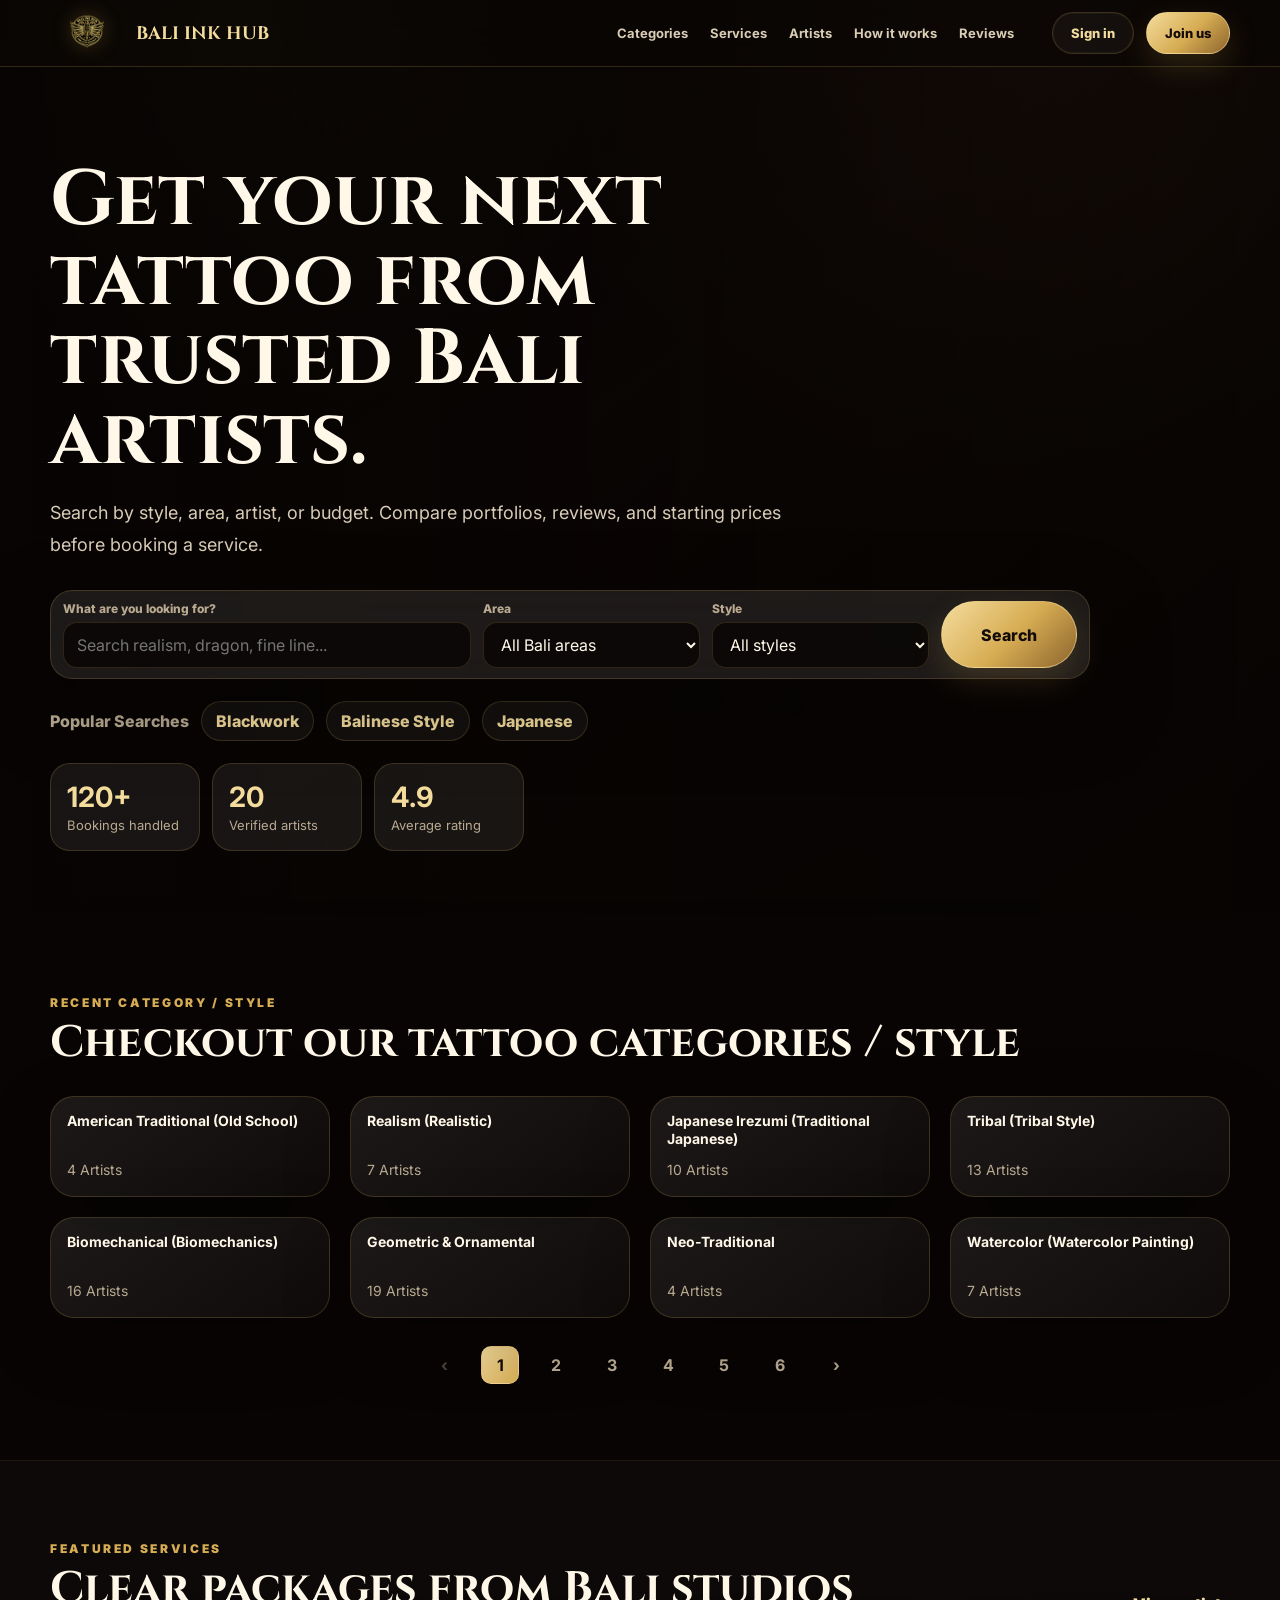
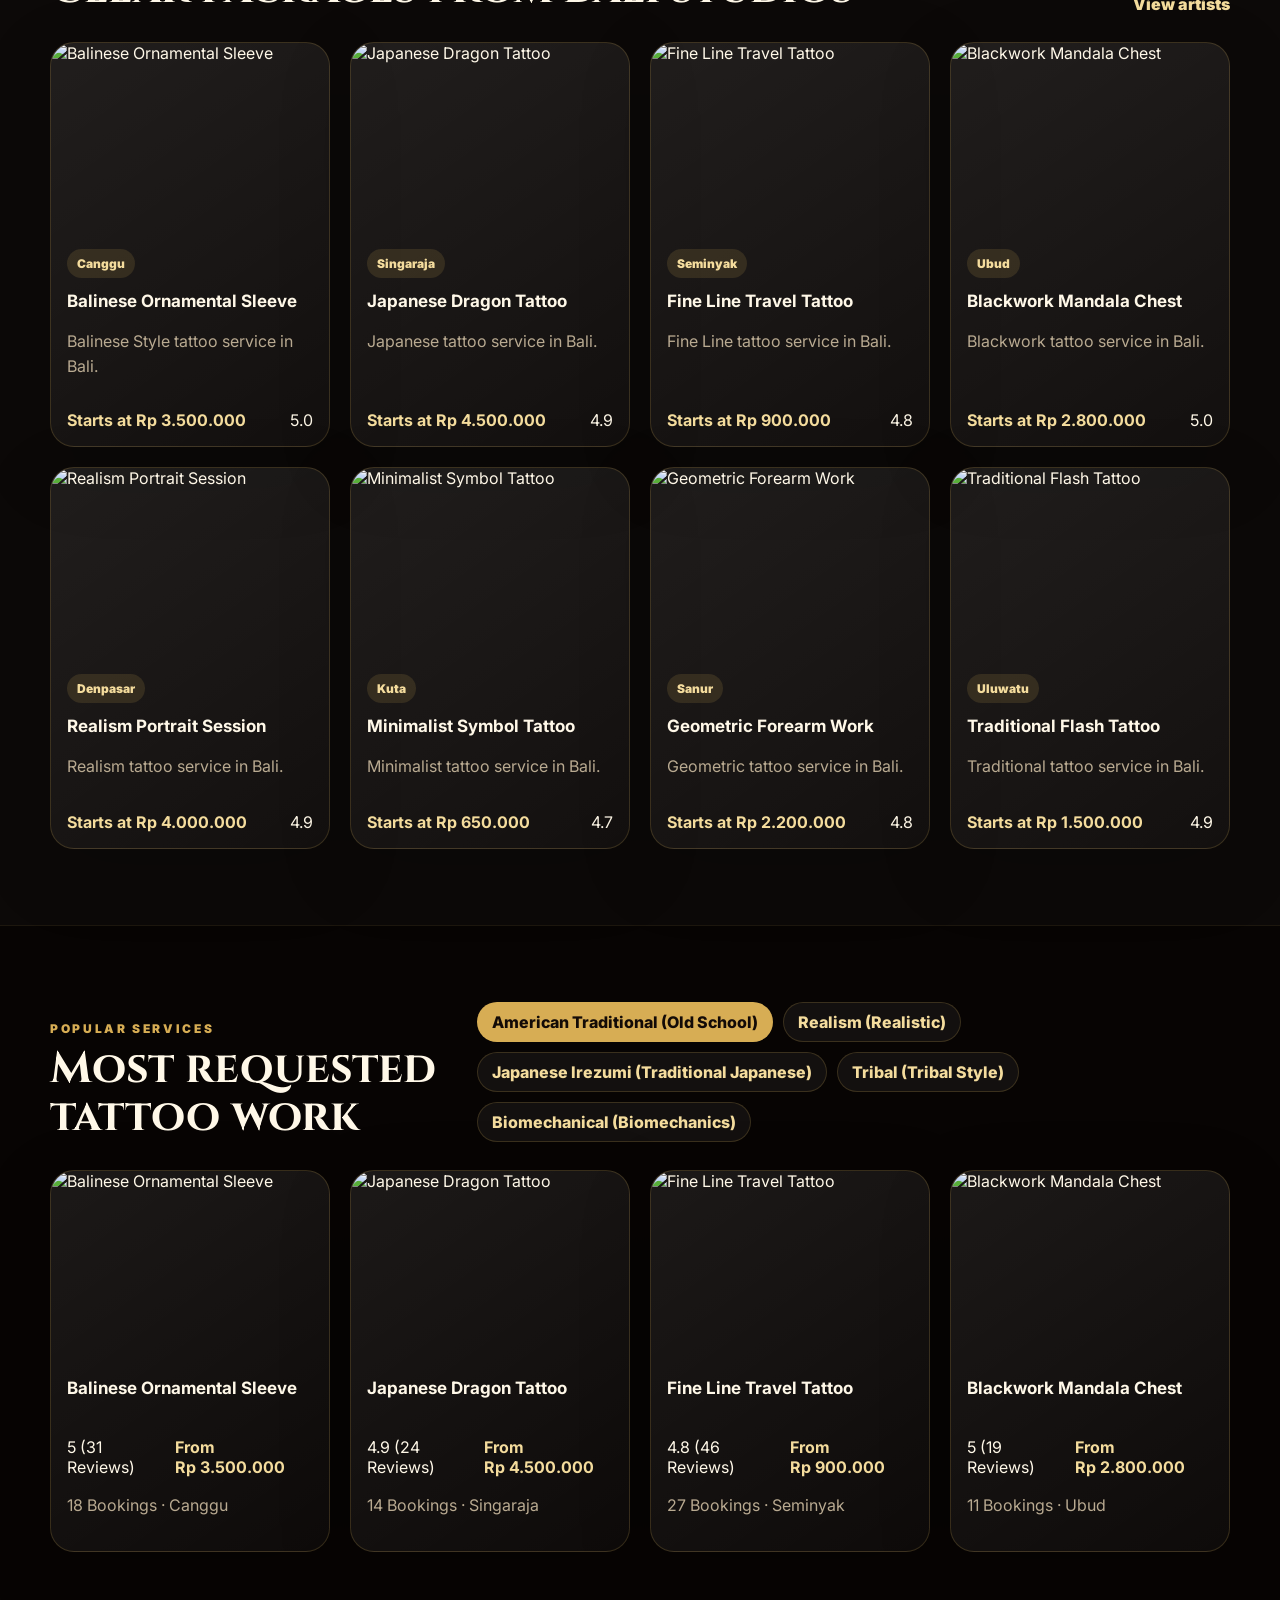
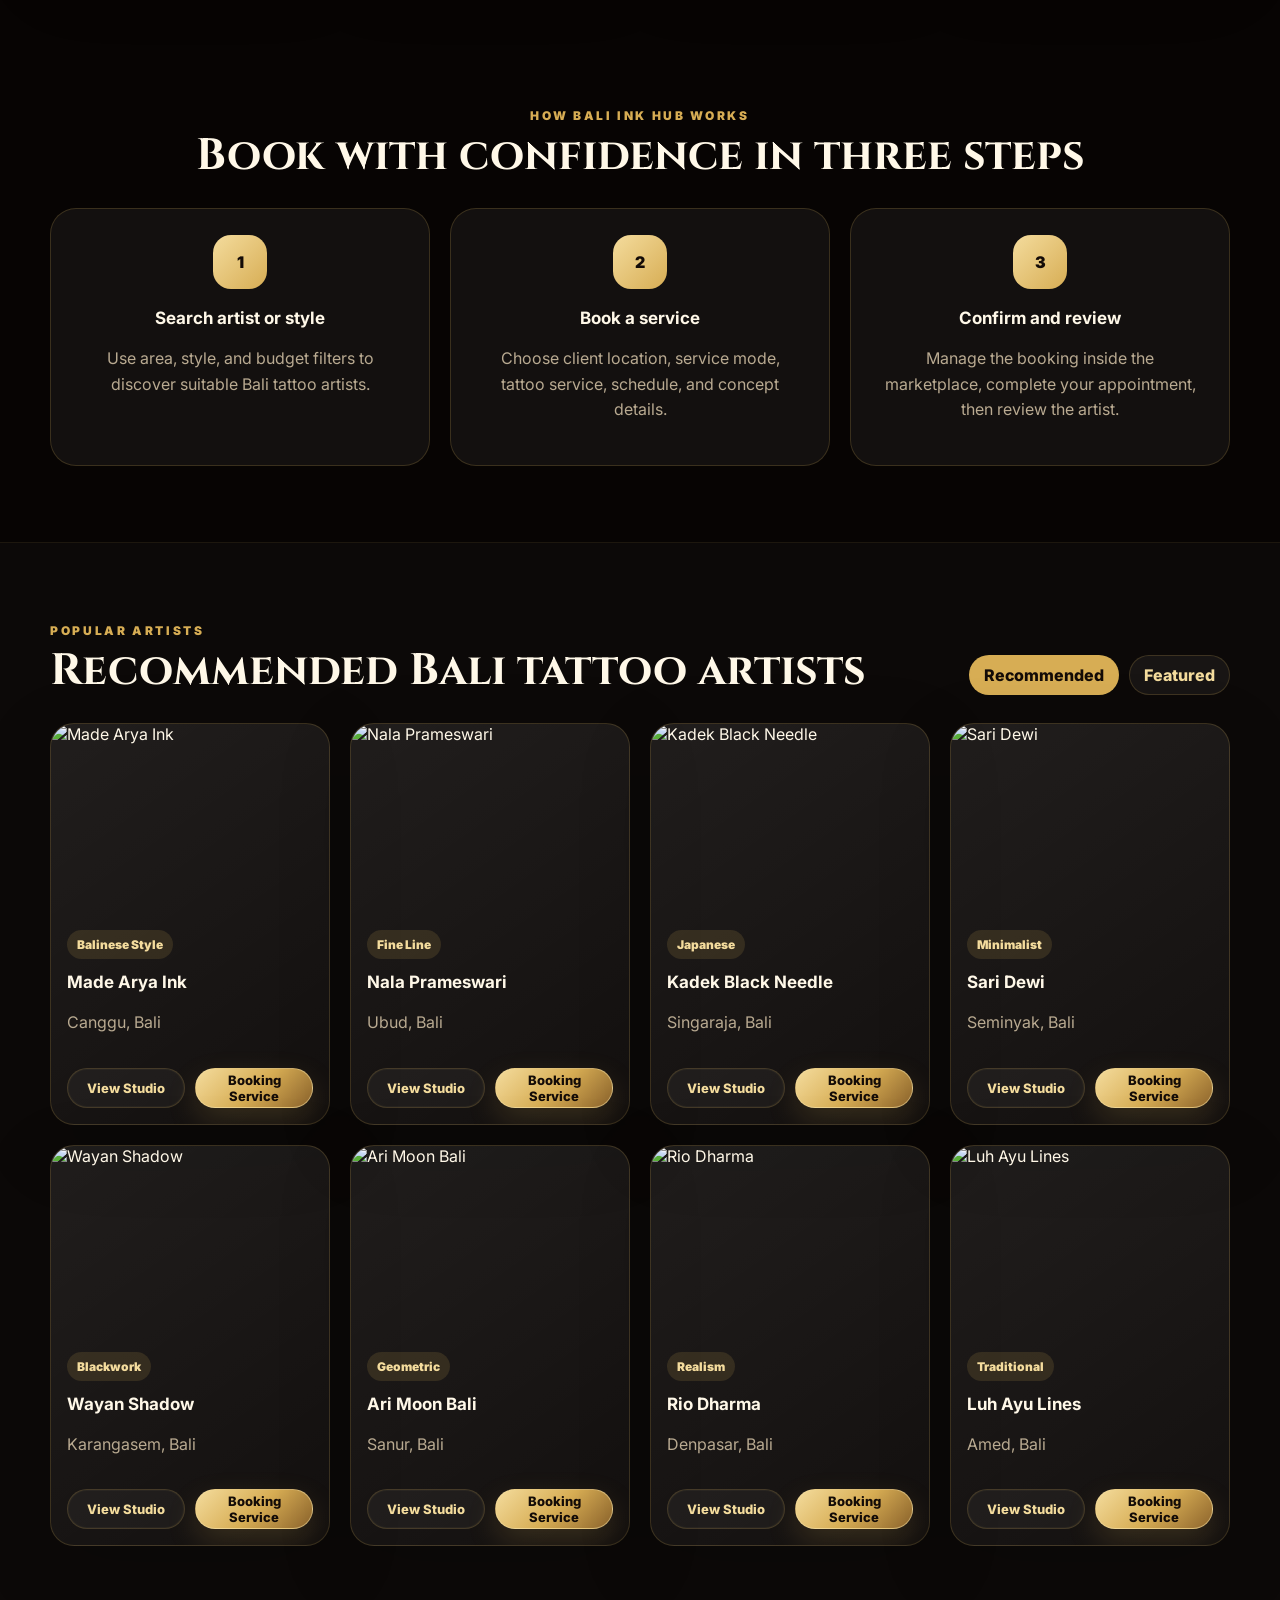
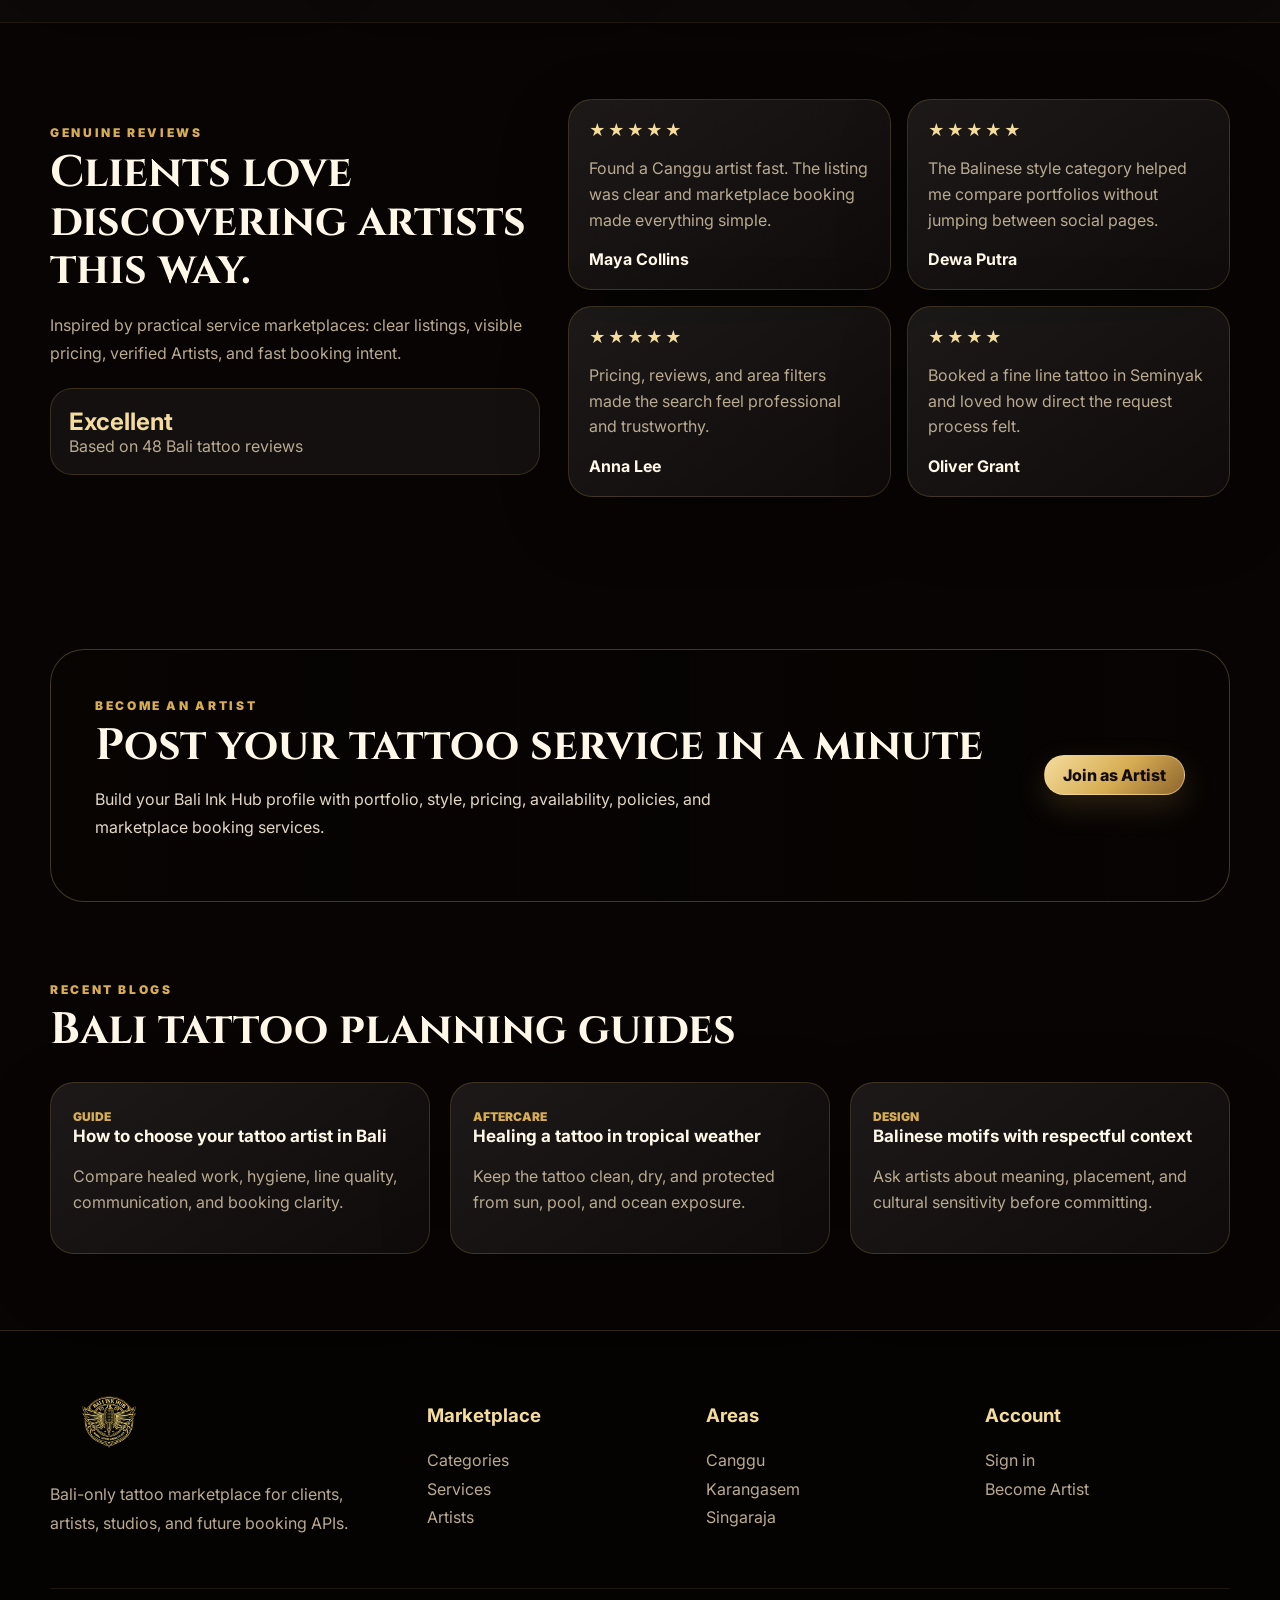
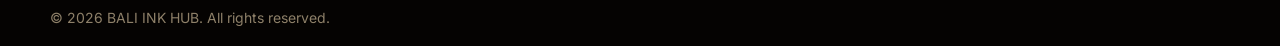
==== index.html @ 3b4ebdb0 "Simplify mobile account modal" ====
<!doctype html>
<html lang="en">
  <head>
    <meta charset="UTF-8" />
    <meta name="viewport" content="width=device-width, initial-scale=1.0" />
    <meta
      name="description"
      content="BALI INK HUB is a Bali tattoo marketplace to discover verified tattoo artists, compare styles, view services, and book services."
    />
    <meta name="keywords" content="Bali tattoo artist, Canggu tattoo, tattoo booking Bali, Bali Ink Hub, tattoo marketplace" />
    <meta name="theme-color" content="#070403" />
    <meta property="og:title" content="BALI INK HUB - Bali Tattoo Marketplace" />
    <meta property="og:description" content="Find verified tattoo artists across Bali, from Canggu to Singaraja." />
    <meta property="og:image" content="assets/images/logo.png" />
    <title>BALI INK HUB | Bali Tattoo Marketplace</title>
    <link rel="preconnect" href="https://images.unsplash.com" />
    <link rel="preconnect" href="https://fonts.googleapis.com" />
    <link rel="preconnect" href="https://fonts.gstatic.com" crossorigin />
    <link href="https://fonts.googleapis.com/css2?family=Cinzel:wght@600;700;800&family=Inter:wght@400;500;600;700;800&display=swap" rel="stylesheet" />
    <link rel="stylesheet" href="assets/css/styles.css" />
  </head>
  <body>
    <header class="site-header" id="top">
      <div class="container nav">
        <a class="brand" href="#top" aria-label="BALI INK HUB home">
          <img src="assets/images/logo.png" alt="BALI INK HUB logo" />
          <span>
            <strong>BALI INK HUB</strong>
          </span>
        </a>

        <button class="nav-toggle" type="button" data-nav-toggle aria-label="Open menu">
          <span></span><span></span><span></span>
        </button>

        <nav class="nav-menu" data-nav-menu>
          <a href="#categories">Categories</a>
          <a href="#services">Services</a>
          <a href="#artists">Artists</a>
          <a href="#how">How it works</a>
          <a href="#reviews">Reviews</a>
        </nav>

        <div class="nav-actions">
          <button class="ghost-btn" type="button" data-open-login>Sign in</button>
          <a class="gold-btn" href="#booking">Join us</a>
        </div>
      </div>
    </header>

    <main>
      <section class="hero">
        <div class="hero-bg" aria-hidden="true"></div>
        <div class="container hero-grid hero-grid--wide">
          <div class="hero-copy">
            <h1>Get your next tattoo from trusted Bali artists.</h1>
            <p>Search by style, area, artist, or budget. Compare portfolios, reviews, and starting prices before booking a service.</p>

            <form class="search-panel" data-search-form>
              <label>
                <span>What are you looking for?</span>
                <input type="search" name="query" placeholder="Search realism, dragon, fine line..." />
              </label>
              <label>
                <span>Area</span>
                <select name="area">
                  <option value="">All Bali areas</option>
                </select>
              </label>
              <label>
                <span>Style</span>
                <select name="style">
                  <option value="">All styles</option>
                </select>
              </label>
              <button type="submit">Search</button>
            </form>

            <div class="popular-searches">
              <span>Popular Searches</span>
              <button type="button" data-quick-search="Blackwork">Blackwork</button>
              <button type="button" data-quick-search="Balinese Style">Balinese Style</button>
              <button type="button" data-quick-search="Japanese">Japanese</button>
            </div>

            <div class="hero-stats">
              <article><strong>120+</strong><span>Bookings handled</span></article>
              <article><strong>20</strong><span>Verified artists</span></article>
              <article><strong>4.9</strong><span>Average rating</span></article>
            </div>
          </div>

        </div>
      </section>

      <section class="section" id="categories">
        <div class="container section-head">
          <div>
            <span class="eyebrow">Recent category / style</span>
            <h2>Checkout our tattoo categories / style</h2>
          </div>
        </div>
        <div class="container category-grid" data-category-grid></div>
        <div class="container category-pagination" data-category-pagination></div>
      </section>

      <section class="section alt" id="services">
        <div class="container section-head">
          <div>
            <span class="eyebrow">Featured services</span>
            <h2>Clear packages from Bali studios</h2>
          </div>
          <a href="#artists">View artists</a>
        </div>
        <div class="container service-grid" data-service-grid></div>
      </section>

      <section class="section" id="popular">
        <div class="container split-head">
          <div>
            <span class="eyebrow">Popular services</span>
            <h2>Most requested tattoo work</h2>
          </div>
          <div class="tabs" data-style-tabs></div>
        </div>
        <div class="container compact-service-grid" data-popular-grid></div>
      </section>

      <section class="section how" id="how">
        <div class="container section-head centered">
          <div>
            <span class="eyebrow">How Bali Ink Hub works</span>
            <h2>Book with confidence in three steps</h2>
          </div>
        </div>
        <div class="container steps-grid">
          <article><span>1</span><h3>Search artist or style</h3><p>Use area, style, and budget filters to discover suitable Bali tattoo artists.</p></article>
          <article><span>2</span><h3>Book a service</h3><p>Choose client location, service mode, tattoo service, schedule, and concept details.</p></article>
          <article><span>3</span><h3>Confirm and review</h3><p>Manage the booking inside the marketplace, complete your appointment, then review the artist.</p></article>
        </div>
      </section>

      <section class="section alt" id="artists">
        <div class="container section-head">
          <div>
            <span class="eyebrow">Popular Artists</span>
            <h2>Recommended Bali tattoo artists</h2>
          </div>
          <div class="artist-switch">
            <button class="active" type="button" data-artist-filter="recommended">Recommended</button>
            <button type="button" data-artist-filter="featured">Featured</button>
          </div>
        </div>
        <div class="container artist-grid" data-artist-grid></div>
      </section>

      <section class="section reviews" id="reviews">
        <div class="container review-layout">
          <div>
            <span class="eyebrow">Genuine reviews</span>
            <h2>Clients love discovering artists this way.</h2>
            <p>Inspired by practical service marketplaces: clear listings, visible pricing, verified Artists, and fast booking intent.</p>
            <div class="trust-score"><strong>Excellent</strong><span>Based on 48 Bali tattoo reviews</span></div>
          </div>
          <div class="review-grid" data-review-grid></div>
        </div>
      </section>

      <section class="booking-cta" id="booking">
        <div class="container cta-card">
          <div>
            <span class="eyebrow">Become an Artist</span>
            <h2>Post your tattoo service in a minute</h2>
            <p>Build your Bali Ink Hub profile with portfolio, style, pricing, availability, policies, and marketplace booking services.</p>
          </div>
          <button class="gold-btn" type="button" data-open-booking>Join as Artist</button>
        </div>
      </section>

      <section class="section blog-strip">
        <div class="container section-head">
          <div>
            <span class="eyebrow">Recent blogs</span>
            <h2>Bali tattoo planning guides</h2>
          </div>
        </div>
        <div class="container blog-grid">
          <article><span>Guide</span><h3>How to choose your tattoo artist in Bali</h3><p>Compare healed work, hygiene, line quality, communication, and booking clarity.</p></article>
          <article><span>Aftercare</span><h3>Healing a tattoo in tropical weather</h3><p>Keep the tattoo clean, dry, and protected from sun, pool, and ocean exposure.</p></article>
          <article><span>Design</span><h3>Balinese motifs with respectful context</h3><p>Ask artists about meaning, placement, and cultural sensitivity before committing.</p></article>
        </div>
      </section>
    </main>

    <footer class="footer">
      <div class="container footer-grid">
        <div>
          <img src="assets/images/logo.png" alt="BALI INK HUB" />
          <p>Bali-only tattoo marketplace for clients, artists, studios, and future booking APIs.</p>
        </div>
        <div><h3>Marketplace</h3><a href="#categories">Categories</a><a href="#services">Services</a><a href="#artists">Artists</a></div>
        <div><h3>Areas</h3><a href="#artists">Canggu</a><a href="#artists">Karangasem</a><a href="#artists">Singaraja</a></div>
        <div><h3>Account</h3><button type="button" data-open-login>Sign in</button><button type="button" data-open-booking>Become Artist</button></div>
      </div>
      <div class="container copyright">&copy; 2026 BALI INK HUB. All rights reserved.</div>
    </footer>

    <nav class="mobile-app-nav" aria-label="Mobile app navigation">
      <a href="#top" class="active"><span>⌂</span>Home</a>
      <a href="#categories"><span>▤</span>Category</a>
      <button class="nav-book" type="button" data-open-me><span>♙</span>Me</button>
      <a href="#services"><span>✦</span>Service</a>
      <a href="#artists"><span>◎</span>Artist</a>
    </nav>

    <dialog class="modal booking-modal" data-modal="booking">
      <form method="dialog" class="modal-card booking-card booking-wizard" data-booking-form>
        <button class="modal-close" value="close" aria-label="Close">&times;</button>
        <aside class="booking-sidebar">
          <h3>Service Details</h3>
          <div class="booking-service-mini" data-booking-mini></div>
          <h3>Bookings</h3>
          <ol data-booking-steps></ol>
        </aside>
        <section class="booking-workspace">
          <div>
            <span class="eyebrow">Booking service</span>
            <h2 data-booking-title>Location</h2>
          </div>
          <div data-booking-body></div>
          <footer class="booking-actions">
            <button class="ghost-btn" type="button" data-booking-prev>Previous</button>
            <button class="gold-btn" type="button" data-booking-next>Next</button>
            <button class="gold-btn hidden" value="submit" data-booking-submit>Confirm Booking</button>
          </footer>
        </section>
      </form>
    </dialog>

    <dialog class="modal" data-modal="login">
      <form method="dialog" class="modal-card">
        <button class="modal-close" value="close" aria-label="Close">&times;</button>
        <span class="eyebrow">Account</span>
        <h2>Sign in to Bali Ink Hub</h2>
        <input type="email" placeholder="Email address" />
        <input type="password" placeholder="Password" />
        <button class="gold-btn" value="submit">Sign in</button>
      </form>
    </dialog>

    <dialog class="modal" data-modal="me">
      <form method="dialog" class="modal-card me-card" data-me-form>
        <button class="modal-close" value="close" aria-label="Close">&times;</button>
        <span class="eyebrow">Account access</span>
        <h2>Sign in or sign up</h2>
        <div class="auth-switch">
          <button class="active" type="button" data-auth-mode="signin">Sign in</button>
          <button type="button" data-auth-mode="signup">Sign up</button>
        </div>
        <input name="email" type="email" required placeholder="Email address" />
        <input name="password" type="password" required placeholder="Password" />
        <button class="gold-btn" value="submit">Continue</button>
        <div class="dashboard-preview hidden" data-dashboard-preview></div>
      </form>
    </dialog>

    <div class="toast" data-toast></div>
    <script type="module" src="assets/js/main.js"></script>
  </body>
</html>
---- assets/css/styles.css ----
:root {
  --black: #070403;
  --ink: #0e0906;
  --brown: #21140c;
  --brown-2: #362114;
  --gold: #d7ad54;
  --gold-2: #f4dc9d;
  --muted: #b9aa91;
  --line: rgba(215, 173, 84, 0.2);
  --white: #fff8e8;
}

* {
  box-sizing: border-box;
}

html {
  scroll-behavior: smooth;
}

body {
  margin: 0;
  background: var(--black);
  color: var(--white);
  font-family: Inter, system-ui, sans-serif;
}

body::before {
  content: "";
  position: fixed;
  inset: 0;
  z-index: -2;
  background:
    radial-gradient(circle at 18% 4%, rgba(215, 173, 84, 0.16), transparent 25rem),
    radial-gradient(circle at 78% 2%, rgba(54, 33, 20, 0.72), transparent 30rem),
    linear-gradient(145deg, #070403 0%, #120b07 46%, #070403 100%);
}

a {
  color: inherit;
  text-decoration: none;
}

button,
input,
select,
textarea {
  font: inherit;
}

button {
  cursor: pointer;
}

img {
  display: block;
  max-width: 100%;
}

.container {
  width: min(1180px, calc(100% - 32px));
  margin-inline: auto;
}

.site-header {
  position: sticky;
  top: 0;
  z-index: 50;
  border-bottom: 1px solid var(--line);
  background: rgba(7, 4, 3, 0.82);
  backdrop-filter: blur(18px);
}

.nav {
  min-height: 66px;
  display: flex;
  align-items: center;
  gap: 22px;
}

.brand {
  display: flex;
  align-items: center;
  gap: 12px;
  min-width: max-content;
}

.brand img {
  width: 74px;
  height: 52px;
  object-fit: contain;
  filter: drop-shadow(0 0 10px rgba(215, 173, 84, 0.24));
}

.brand strong,
h1,
h2 {
  font-family: Cinzel, Georgia, serif;
}

.brand strong {
  display: block;
  color: var(--gold-2);
  font-size: 18px;
  letter-spacing: 0;
}

.brand small {
  color: var(--gold);
  font-size: 10px;
  text-transform: uppercase;
  letter-spacing: 0.16em;
}

.nav-menu {
  display: flex;
  align-items: center;
  gap: 22px;
  margin-left: auto;
  margin-right: 16px;
  color: #dacdb6;
  font-weight: 700;
  font-size: 13px;
}

.nav-menu a:hover {
  color: var(--gold-2);
}

.ghost-btn:hover,
.gold-btn:hover,
.search-panel button:hover {
  transform: translateY(-1px);
}

.ghost-btn:hover {
  border-color: rgba(244, 220, 157, 0.32);
  background: rgba(215, 173, 84, 0.08);
}

.gold-btn:hover,
.search-panel button:hover {
  box-shadow: 0 16px 36px rgba(215, 173, 84, 0.24);
}

.nav-actions {
  display: flex;
  align-items: center;
  gap: 12px;
  flex-shrink: 0;
}

.ghost-btn,
.gold-btn,
.search-panel button {
  min-height: 40px;
  border-radius: 999px;
  border: 1px solid var(--line);
  padding: 0 18px;
  font-weight: 800;
}

.ghost-btn {
  background: rgba(255, 255, 255, 0.04);
  color: var(--gold-2);
  box-shadow: inset 0 0 0 1px rgba(244, 220, 157, 0.04);
}

.gold-btn,
.search-panel button {
  border-color: rgba(244, 220, 157, 0.55);
  background: linear-gradient(135deg, var(--gold-2), var(--gold) 52%, #8d642c);
  color: #130b07;
  box-shadow: 0 12px 30px rgba(215, 173, 84, 0.18);
}

.nav-actions .ghost-btn,
.nav-actions .gold-btn {
  display: inline-flex;
  min-width: 82px;
  min-height: 42px;
  align-items: center;
  justify-content: center;
  padding-inline: 18px;
  font-size: 13px;
}

.nav-toggle {
  display: none;
  margin-left: auto;
  border: 1px solid var(--line);
  background: transparent;
  width: 44px;
  height: 44px;
  border-radius: 14px;
}

.nav-toggle span {
  display: block;
  width: 18px;
  height: 2px;
  margin: 4px auto;
  background: var(--gold-2);
}

.hero {
  position: relative;
  overflow: hidden;
  padding: 76px 0 64px;
}

.hero-bg {
  position: absolute;
  inset: 0;
  z-index: -1;
  background:
    linear-gradient(90deg, rgba(7, 4, 3, 0.96), rgba(7, 4, 3, 0.66)),
    url("https://images.unsplash.com/photo-1611501275019-9b5cda994e8d?auto=format&fit=crop&w=1800&q=80") center/cover;
}

.hero-grid {
  display: grid;
  grid-template-columns: 1.08fr 0.92fr;
  gap: 42px;
  align-items: center;
}

.hero-grid--wide {
  grid-template-columns: minmax(0, 1fr);
}

.hero-grid--wide .hero-copy {
  max-width: 100%;
}

.hero-grid--wide .hero-copy > p {
  max-width: 760px;
}

.eyebrow {
  color: var(--gold);
  font-size: 12px;
  font-weight: 900;
  letter-spacing: 0.22em;
  text-transform: uppercase;
}

h1 {
  max-width: 740px;
  margin: 18px 0;
  font-size: clamp(42px, 7vw, 78px);
  line-height: 1.02;
}

h2 {
  margin: 8px 0 0;
  font-size: clamp(28px, 4vw, 44px);
  line-height: 1.1;
}

.hero-copy > p {
  max-width: 620px;
  color: #d8ccb7;
  font-size: 18px;
  line-height: 1.75;
}

.search-panel {
  margin-top: 30px;
  display: grid;
  grid-template-columns: minmax(260px, 1.35fr) minmax(170px, 0.72fr) minmax(170px, 0.72fr) minmax(128px, 0.45fr);
  gap: 12px;
  padding: 10px 12px;
  border: 1px solid var(--line);
  border-radius: 22px;
  background: rgba(255, 255, 255, 0.09);
  backdrop-filter: blur(18px);
  box-shadow: 0 28px 80px rgba(0, 0, 0, 0.34);
  max-width: 1040px;
}

.search-panel label {
  display: grid;
  gap: 6px;
}

.search-panel span {
  color: var(--muted);
  font-size: 12px;
  font-weight: 800;
}

input,
select,
textarea {
  width: 100%;
  border: 1px solid rgba(215, 173, 84, 0.18);
  border-radius: 14px;
  background: rgba(7, 4, 3, 0.78);
  color: var(--white);
  outline: none;
  padding: 10px 13px;
}

.search-panel input,
.search-panel select,
.search-panel button {
  min-height: 46px;
}

.search-panel button {
  width: 100%;
  padding-inline: 24px;
}

textarea {
  min-height: 112px;
  resize: vertical;
}

.popular-searches,
.hero-stats {
  display: flex;
  flex-wrap: wrap;
  align-items: center;
  gap: 12px;
  margin-top: 22px;
}

.popular-searches span {
  color: var(--muted);
  font-weight: 800;
}

.popular-searches button,
.tabs button,
.artist-switch button {
  border: 1px solid var(--line);
  border-radius: 999px;
  background: rgba(255, 255, 255, 0.05);
  color: var(--gold-2);
  padding: 9px 14px;
  font-weight: 800;
}

.hero-stats article {
  min-width: 150px;
  border: 1px solid var(--line);
  border-radius: 20px;
  background: rgba(255, 255, 255, 0.07);
  padding: 16px;
}

.hero-stats strong {
  display: block;
  color: var(--gold-2);
  font-size: 28px;
}

.hero-stats span {
  color: var(--muted);
  font-size: 13px;
}

.hero-card {
  border: 1px solid rgba(215, 173, 84, 0.24);
  border-radius: 32px;
  background: linear-gradient(150deg, rgba(255, 255, 255, 0.12), rgba(255, 255, 255, 0.035));
  padding: 16px;
  box-shadow: 0 28px 95px rgba(0, 0, 0, 0.44);
  backdrop-filter: blur(16px);
}

.hero-card__image {
  position: relative;
  overflow: hidden;
  border-radius: 24px;
}

.hero-card__image img {
  width: 100%;
  height: 440px;
  object-fit: cover;
}

.hero-card__image span {
  position: absolute;
  left: 16px;
  bottom: 16px;
  border-radius: 999px;
  background: rgba(7, 4, 3, 0.75);
  border: 1px solid var(--line);
  color: var(--gold-2);
  padding: 10px 14px;
  font-weight: 800;
}

.hero-card__body,
.progress-card {
  display: flex;
  align-items: center;
  justify-content: space-between;
  gap: 16px;
  margin-top: 16px;
}

.hero-card__body small,
.progress-card span {
  color: var(--muted);
}

.hero-card__body h2 {
  font-size: 24px;
}

.mini-rating {
  display: grid;
  place-items: center;
  width: 56px;
  height: 56px;
  border-radius: 18px;
  background: rgba(215, 173, 84, 0.16);
  color: var(--gold-2);
  font-weight: 900;
}

.progress-card {
  display: block;
  border-radius: 22px;
  background: rgba(7, 4, 3, 0.48);
  padding: 16px;
}

.progress-card strong {
  display: block;
  margin: 6px 0 10px;
  font-size: 28px;
}

.progress-card div {
  height: 9px;
  overflow: hidden;
  border-radius: 999px;
  background: rgba(255, 255, 255, 0.08);
}

.progress-card i {
  display: block;
  height: 100%;
  border-radius: inherit;
  background: linear-gradient(90deg, var(--gold), var(--gold-2));
}

.section {
  padding: 76px 0;
}

.alt {
  background: rgba(255, 255, 255, 0.025);
  border-block: 1px solid rgba(215, 173, 84, 0.08);
}

.section-head,
.split-head {
  display: flex;
  align-items: end;
  justify-content: space-between;
  gap: 24px;
  margin-bottom: 28px;
}

.section-head a {
  color: var(--gold-2);
  font-weight: 900;
}

.centered {
  justify-content: center;
  text-align: center;
}

.category-grid,
.service-grid,
.artist-grid,
.blog-grid,
.steps-grid,
.compact-service-grid {
  display: grid;
  gap: 20px;
}

.category-grid {
  grid-template-columns: repeat(4, 1fr);
}

.category-pagination {
  display: flex;
  align-items: center;
  justify-content: center;
  gap: 18px;
  margin-top: 28px;
}

.category-pagination button,
.category-pagination span {
  display: grid;
  min-width: 38px;
  height: 38px;
  place-items: center;
  border: 1px solid transparent;
  border-radius: 10px;
  background: transparent;
  color: var(--muted);
  font-weight: 700;
}

.category-pagination button:hover:not(:disabled),
.category-pagination button.active {
  border-color: rgba(244, 220, 157, 0.36);
  background: linear-gradient(135deg, var(--gold-2), var(--gold));
  color: #130b07;
}

.category-pagination button:disabled {
  cursor: not-allowed;
  opacity: 0.38;
}

.service-grid,
.compact-service-grid {
  align-items: stretch;
  grid-template-columns: repeat(4, 1fr);
}

.artist-grid {
  grid-template-columns: repeat(4, 1fr);
}

.card,
.category-card,
.artist-card,
.step-card,
.blog-grid article,
.review-card {
  border: 1px solid var(--line);
  border-radius: 24px;
  background: linear-gradient(145deg, rgba(255, 255, 255, 0.085), rgba(255, 255, 255, 0.03));
  box-shadow: 0 22px 70px rgba(0, 0, 0, 0.22);
  overflow: hidden;
}

.card {
  display: flex;
  height: 100%;
  flex-direction: column;
}

.category-card {
  display: grid;
  position: relative;
  min-height: 92px;
  align-items: start;
  padding: 15px 16px;
  cursor: pointer;
  transition: transform 220ms ease, border-color 220ms ease, box-shadow 220ms ease, background 220ms ease;
}

.category-card::after {
  content: "";
  position: absolute;
  inset: 0;
  pointer-events: none;
  background: linear-gradient(115deg, transparent 0%, rgba(244, 220, 157, 0.11) 48%, transparent 100%);
  opacity: 0;
  transform: translateX(-38%);
  transition: opacity 220ms ease, transform 520ms ease;
}

.category-card:hover {
  border-color: rgba(244, 220, 157, 0.42);
  background:
    linear-gradient(145deg, rgba(255, 255, 255, 0.115), rgba(255, 255, 255, 0.04)),
    radial-gradient(circle at 80% 10%, rgba(215, 173, 84, 0.13), transparent 9rem);
  box-shadow: 0 22px 60px rgba(0, 0, 0, 0.28), 0 0 28px rgba(215, 173, 84, 0.12);
  transform: translateY(-4px);
}

.category-card:hover::after {
  opacity: 1;
  transform: translateX(42%);
}

.category-card h3,
.card h3,
.artist-card h3,
.steps-grid h3,
.blog-grid h3 {
  margin: 0;
  font-size: 17px;
  line-height: 1.35;
}

.category-card p,
.card p,
.artist-card p,
.steps-grid p,
.blog-grid p,
.review-card p {
  color: var(--muted);
  line-height: 1.6;
}

.category-card h3 {
  font-size: 14px;
  display: -webkit-box;
  min-height: 38px;
  overflow: hidden;
  -webkit-box-orient: vertical;
  -webkit-line-clamp: 2;
}

.category-card p {
  margin: 9px 0 0;
  font-size: 14px;
}


.card img,
.artist-card img {
  flex: 0 0 auto;
  width: 100%;
  height: 190px;
  object-fit: cover;
}

.card-body,
.artist-body {
  display: flex;
  flex: 1 1 auto;
  min-height: 176px;
  flex-direction: column;
  padding: 16px;
}

.price-row,
.rating-row {
  display: flex;
  align-items: center;
  justify-content: space-between;
  gap: 12px;
  margin-top: auto;
  padding-top: 14px;
}

.service-grid .card-body,
.compact-service-grid .card-body {
  min-height: 190px;
}

.artist-actions {
  display: grid;
  grid-template-columns: 1fr 1fr;
  gap: 10px;
  margin-top: 16px;
}

.artist-actions .ghost-btn,
.artist-actions .gold-btn {
  display: inline-flex;
  min-height: 40px;
  align-items: center;
  justify-content: center;
  padding-inline: 12px;
  font-size: 13px;
}

.price-row strong,
.rating-row strong {
  color: var(--gold-2);
}

.pill {
  display: inline-flex;
  width: fit-content;
  border-radius: 999px;
  background: rgba(215, 173, 84, 0.14);
  color: var(--gold-2);
  padding: 7px 10px;
  font-size: 12px;
  font-weight: 900;
}

.pill + h3 {
  margin-top: 12px;
}

.tabs,
.artist-switch {
  display: flex;
  flex-wrap: wrap;
  gap: 10px;
}

.tabs .active,
.artist-switch .active {
  background: var(--gold);
  color: #130b07;
}

.steps-grid {
  grid-template-columns: repeat(3, 1fr);
}

.steps-grid article {
  border: 1px solid var(--line);
  border-radius: 26px;
  background: rgba(255, 255, 255, 0.05);
  padding: 26px;
  text-align: center;
}

.steps-grid span {
  display: grid;
  place-items: center;
  width: 54px;
  height: 54px;
  margin: 0 auto 18px;
  border-radius: 18px;
  background: linear-gradient(135deg, var(--gold-2), var(--gold));
  color: #130b07;
  font-weight: 900;
}

.review-layout {
  display: grid;
  grid-template-columns: 0.85fr 1.15fr;
  gap: 28px;
  align-items: center;
}

.review-layout > div > p {
  color: var(--muted);
  line-height: 1.8;
}

.trust-score {
  margin-top: 20px;
  border: 1px solid var(--line);
  border-radius: 22px;
  padding: 18px;
  background: rgba(255, 255, 255, 0.05);
}

.trust-score strong {
  color: var(--gold-2);
  display: block;
  font-size: 24px;
}

.trust-score span {
  color: var(--muted);
}

.review-grid {
  display: grid;
  grid-template-columns: repeat(2, 1fr);
  gap: 16px;
}

.review-card {
  padding: 20px;
}

.review-card strong {
  display: block;
  margin-top: 16px;
}

.stars {
  color: var(--gold-2);
  letter-spacing: 2px;
}

.booking-cta {
  padding: 76px 0 0;
}

.cta-card {
  display: flex;
  align-items: center;
  justify-content: space-between;
  gap: 24px;
  border: 1px solid rgba(244, 220, 157, 0.24);
  border-radius: 34px;
  background:
    linear-gradient(90deg, rgba(7, 4, 3, 0.7), rgba(7, 4, 3, 0.2)),
    url("https://images.unsplash.com/photo-1541123437800-1bb1317badc2?auto=format&fit=crop&w=1600&q=80") center/cover;
  padding: 44px;
}

.cta-card p {
  max-width: 620px;
  color: #e2d7c4;
  line-height: 1.7;
}

.blog-grid {
  grid-template-columns: repeat(3, 1fr);
}

.blog-grid article {
  padding: 22px;
}

.blog-grid span {
  color: var(--gold);
  font-weight: 900;
  font-size: 12px;
  text-transform: uppercase;
}

.footer {
  border-top: 1px solid var(--line);
  background: #050302;
  padding-top: 54px;
}

.footer-grid {
  display: grid;
  grid-template-columns: 1.4fr repeat(3, 1fr);
  gap: 34px;
}

.footer img {
  width: 118px;
}

.footer p,
.footer a,
.footer button {
  display: block;
  color: var(--muted);
  line-height: 1.8;
}

.footer button {
  border: 0;
  background: transparent;
  padding: 0;
  text-align: left;
}

.footer h3 {
  color: var(--gold-2);
}

.copyright {
  margin-top: 34px;
  border-top: 1px solid rgba(215, 173, 84, 0.12);
  padding: 20px 0;
  color: #8e8069;
  font-size: 14px;
}

.modal {
  width: min(520px, calc(100% - 30px));
  border: 1px solid var(--line);
  border-radius: 28px;
  background: var(--ink);
  color: var(--white);
  padding: 0;
  box-shadow: 0 34px 100px rgba(0, 0, 0, 0.55);
}

.booking-modal {
  width: min(1080px, calc(100% - 30px));
}

.modal::backdrop {
  background: rgba(0, 0, 0, 0.72);
  backdrop-filter: blur(6px);
}

.modal-card {
  position: relative;
  display: grid;
  gap: 14px;
  padding: 28px;
}

.modal-card h2 {
  font-size: 28px;
}

.booking-card {
  gap: 0;
  max-height: min(88vh, 920px);
  overflow: hidden;
}

.booking-card h2 {
  font-size: 34px;
}

.booking-steps {
  display: grid;
  gap: 14px;
}

.booking-step {
  display: grid;
  grid-template-columns: 42px 1fr;
  gap: 14px;
  border: 1px solid rgba(215, 173, 84, 0.16);
  border-radius: 22px;
  background: rgba(255, 255, 255, 0.045);
  padding: 16px;
}

.booking-step > span {
  display: grid;
  width: 42px;
  height: 42px;
  place-items: center;
  border-radius: 14px;
  background: linear-gradient(135deg, var(--gold-2), var(--gold));
  color: #130b07;
  font-weight: 900;
}

.booking-step h3 {
  margin: 0 0 6px;
  font-size: 17px;
}

.booking-step p {
  margin: 0 0 12px;
  color: var(--muted);
  line-height: 1.55;
}

.service-mode-grid {
  display: grid;
  grid-template-columns: repeat(2, 1fr);
  gap: 12px;
}

.service-mode-grid label {
  display: grid;
  gap: 7px;
  border: 1px solid rgba(215, 173, 84, 0.16);
  border-radius: 18px;
  background: rgba(7, 4, 3, 0.44);
  padding: 14px;
}

.service-mode-grid input {
  width: auto;
}

.service-mode-grid strong {
  color: var(--gold-2);
}

.service-mode-grid small {
  color: var(--muted);
  line-height: 1.45;
}

.booking-fields {
  display: grid;
  gap: 12px;
}

.booking-summary {
  display: grid;
  gap: 10px;
  border: 1px solid rgba(244, 220, 157, 0.22);
  border-radius: 22px;
  background:
    radial-gradient(circle at top right, rgba(215, 173, 84, 0.14), transparent 12rem),
    rgba(7, 4, 3, 0.52);
  padding: 16px;
}

.booking-summary div {
  display: flex;
  justify-content: space-between;
  gap: 14px;
  color: var(--muted);
}

.booking-summary strong {
  color: var(--gold-2);
  text-align: right;
}

.booking-summary div:last-child {
  border-top: 1px solid rgba(215, 173, 84, 0.16);
  padding-top: 10px;
  color: var(--white);
  font-weight: 900;
}

.hidden {
  display: none !important;
}

.booking-wizard {
  grid-template-columns: 244px minmax(0, 1fr);
  padding: 16px;
}

.booking-sidebar {
  border: 1px solid rgba(215, 173, 84, 0.18);
  border-radius: 20px;
  background:
    radial-gradient(circle at 72% 18%, rgba(215, 46, 135, 0.18), transparent 10rem),
    linear-gradient(155deg, #0c1424, #0d0f1a 52%, #080a10);
  padding: 18px 16px;
}

.booking-sidebar h3 {
  margin: 0 0 12px;
  color: var(--white);
  font-size: 14px;
}

.booking-service-mini {
  display: grid;
  grid-template-columns: 44px 1fr;
  gap: 10px;
  align-items: center;
  border-radius: 10px;
  background: rgba(255, 255, 255, 0.08);
  padding: 10px;
  margin-bottom: 22px;
}

.booking-service-mini img {
  width: 44px;
  height: 44px;
  border-radius: 8px;
  object-fit: cover;
}

.booking-service-mini strong {
  display: block;
  color: var(--white);
  font-size: 12px;
  line-height: 1.35;
}

.booking-service-mini span {
  display: block;
  margin-top: 4px;
  color: var(--gold-2);
  font-size: 12px;
}

.booking-sidebar ol {
  display: grid;
  gap: 15px;
  list-style: none;
  margin: 0;
  padding: 0;
}

.booking-sidebar li {
  position: relative;
  display: flex;
  align-items: center;
  gap: 9px;
  color: rgba(255, 248, 232, 0.72);
  font-size: 12px;
  font-weight: 900;
}

.booking-sidebar li::before {
  content: "";
  position: absolute;
  left: 9px;
  top: 23px;
  width: 1px;
  height: 18px;
  background: rgba(255, 255, 255, 0.16);
}

.booking-sidebar li:last-child::before {
  display: none;
}

.booking-sidebar li span {
  display: grid;
  width: 19px;
  height: 19px;
  place-items: center;
  border: 1px solid rgba(255, 255, 255, 0.24);
  border-radius: 999px;
  color: rgba(255, 255, 255, 0.76);
  font-size: 10px;
}

.booking-sidebar li.done span {
  border-color: #1fc37a;
  background: #1fc37a;
  color: #06110b;
}

.booking-sidebar li.active,
.booking-sidebar li.active span {
  color: var(--gold-2);
  border-color: var(--gold);
}

.booking-workspace {
  display: grid;
  grid-template-rows: auto minmax(320px, 1fr) auto;
  gap: 18px;
  padding: 4px 0 0 24px;
  overflow-y: auto;
}

.booking-workspace h2 {
  margin-top: 4px;
  font-family: Inter, system-ui, sans-serif;
  font-size: 18px;
}

.booking-actions {
  display: flex;
  justify-content: flex-end;
  gap: 8px;
  border-top: 1px solid rgba(215, 173, 84, 0.16);
  padding-top: 16px;
}

.booking-actions button {
  min-height: 38px;
}

.booking-actions button:disabled {
  cursor: not-allowed;
  opacity: 0.45;
}

.wizard-section,
.confirmation-box {
  display: grid;
  gap: 16px;
}

.wizard-section p,
.confirmation-box p {
  color: var(--muted);
  line-height: 1.7;
}

.choice-grid {
  display: grid;
  grid-template-columns: repeat(4, 1fr);
  gap: 10px;
}

.choice-grid button,
.time-grid button,
.payment-grid button,
.wizard-service-grid button {
  border: 1px solid rgba(215, 173, 84, 0.16);
  border-radius: 14px;
  background: rgba(255, 255, 255, 0.045);
  color: var(--gold-2);
  padding: 12px;
  font-weight: 900;
  text-align: left;
}

.choice-grid button.selected,
.time-grid button.selected,
.payment-grid button.selected,
.wizard-service-grid button.selected,
.service-mode-grid label.selected {
  border-color: rgba(244, 220, 157, 0.58);
  background: rgba(215, 173, 84, 0.16);
  box-shadow: inset 0 0 0 1px rgba(244, 220, 157, 0.12);
}

.wizard-service-grid {
  display: grid;
  grid-template-columns: repeat(2, 1fr);
  gap: 12px;
}

.wizard-service-grid button {
  display: grid;
  grid-template-columns: 70px 1fr;
  gap: 12px;
  align-items: center;
}

.wizard-service-grid img {
  grid-row: span 2;
  width: 70px;
  height: 58px;
  border-radius: 10px;
  object-fit: cover;
}

.wizard-service-grid span {
  color: var(--white);
}

.wizard-service-grid strong {
  color: var(--gold-2);
}

.date-time-grid,
.personal-grid,
.payment-grid {
  display: grid;
  grid-template-columns: 1fr 0.95fr;
  gap: 24px;
  align-items: start;
}

.date-time-grid p {
  margin-top: 0;
  color: var(--white);
  font-weight: 800;
}

.mini-calendar {
  border: 1px solid rgba(215, 173, 84, 0.18);
  border-radius: 16px;
  background: rgba(255, 255, 255, 0.045);
  padding: 16px;
}

.calendar-head {
  display: flex;
  align-items: center;
  justify-content: space-between;
  margin-bottom: 14px;
}

.calendar-head button {
  display: grid;
  width: 30px;
  height: 30px;
  place-items: center;
  border: 1px solid rgba(215, 173, 84, 0.2);
  border-radius: 999px;
  background: transparent;
  color: var(--gold-2);
}

.calendar-days {
  display: grid;
  grid-template-columns: repeat(7, 1fr);
  gap: 6px;
  text-align: center;
}

.calendar-days span {
  color: var(--muted);
  font-size: 12px;
  font-weight: 900;
}

.calendar-days button {
  min-height: 34px;
  border: 0;
  border-radius: 10px;
  background: transparent;
  color: var(--white);
}

.calendar-days button.muted {
  color: rgba(255, 248, 232, 0.38);
}

.calendar-days button.selected {
  background: linear-gradient(135deg, var(--gold-2), var(--gold));
  color: #130b07;
  font-weight: 900;
}

.time-grid {
  display: grid;
  grid-template-columns: repeat(2, 1fr);
  gap: 10px;
}

.payment-grid h3 {
  margin-top: 0;
}

.payment-grid > div {
  display: grid;
  gap: 10px;
}

.booking-summary.static {
  position: static;
}

.modal-close {
  position: absolute;
  right: 18px;
  top: 16px;
  border: 0;
  background: transparent;
  color: var(--gold-2);
  font-size: 28px;
}

.toast {
  position: fixed;
  left: 50%;
  bottom: 22px;
  z-index: 80;
  display: none;
  transform: translateX(-50%);
  border: 1px solid var(--line);
  border-radius: 999px;
  background: rgba(7, 4, 3, 0.88);
  color: var(--gold-2);
  padding: 12px 18px;
  box-shadow: 0 20px 60px rgba(0, 0, 0, 0.45);
}

.toast.show {
  display: block;
}

.mobile-app-nav {
  display: none;
}

.auth-switch {
  display: grid;
  grid-template-columns: 1fr 1fr;
  gap: 8px;
  border: 1px solid rgba(215, 173, 84, 0.18);
  border-radius: 999px;
  background: rgba(7, 4, 3, 0.42);
  padding: 5px;
}

.auth-switch button {
  min-height: 38px;
  border: 0;
  border-radius: 999px;
  background: transparent;
  color: var(--muted);
  font-weight: 900;
}

.auth-switch button.active {
  background: linear-gradient(135deg, var(--gold-2), var(--gold));
  color: #130b07;
}

.dashboard-preview {
  border: 1px solid rgba(215, 173, 84, 0.2);
  border-radius: 18px;
  background: rgba(215, 173, 84, 0.1);
  padding: 14px;
}

.dashboard-preview strong {
  color: var(--gold-2);
}

.dashboard-preview p {
  margin: 6px 0 0;
  color: var(--muted);
  line-height: 1.5;
}

.studio-loading {
  padding: 88px 0;
  color: var(--muted);
}

.studio-hero {
  position: relative;
  overflow: hidden;
  padding: 54px 0 34px;
}

.studio-hero::before {
  content: "";
  position: absolute;
  inset: 0;
  z-index: -1;
  background:
    linear-gradient(90deg, rgba(7, 4, 3, 0.94), rgba(7, 4, 3, 0.68), rgba(7, 4, 3, 0.94)),
    var(--studio-cover) center/cover;
  opacity: 0.9;
}

.studio-hero__grid {
  display: grid;
  grid-template-columns: 180px 1fr 300px;
  gap: 24px;
  align-items: end;
}

.studio-avatar {
  width: 180px;
  height: 180px;
  border: 1px solid var(--line);
  border-radius: 34px;
  object-fit: cover;
  box-shadow: 0 24px 70px rgba(0, 0, 0, 0.45);
}

.studio-title h1 {
  margin: 10px 0;
  font-size: clamp(34px, 5vw, 58px);
}

.studio-title p {
  max-width: 720px;
  color: #ddcfb8;
  line-height: 1.75;
}

.studio-meta {
  display: flex;
  flex-wrap: wrap;
  gap: 10px;
  margin-top: 18px;
}

.studio-score {
  border: 1px solid var(--line);
  border-radius: 26px;
  background: rgba(7, 4, 3, 0.72);
  padding: 20px;
  backdrop-filter: blur(14px);
}

.studio-score strong {
  display: block;
  color: var(--gold-2);
  font-size: 34px;
}

.studio-score span {
  color: var(--muted);
}

.studio-nav {
  position: sticky;
  top: 66px;
  z-index: 30;
  border-block: 1px solid var(--line);
  background: rgba(7, 4, 3, 0.84);
  backdrop-filter: blur(16px);
}

.studio-nav__inner {
  display: flex;
  gap: 20px;
  overflow-x: auto;
  padding: 14px 0;
}

.studio-nav a {
  min-width: max-content;
  color: #d8ccb7;
  font-size: 13px;
  font-weight: 900;
}

.studio-layout {
  display: grid;
  grid-template-columns: minmax(0, 1fr) 330px;
  gap: 24px;
  padding: 42px 0 72px;
}

.studio-main,
.studio-side {
  display: grid;
  align-content: start;
  align-items: start;
  gap: 22px;
}

.studio-panel {
  border: 1px solid var(--line);
  border-radius: 28px;
  background: linear-gradient(145deg, rgba(255, 255, 255, 0.085), rgba(255, 255, 255, 0.03));
  padding: 24px;
}

.studio-panel h2 {
  font-size: 28px;
}

.studio-panel p,
.studio-panel li {
  color: var(--muted);
  line-height: 1.75;
}

.studio-stats {
  display: grid;
  grid-template-columns: repeat(4, 1fr);
  gap: 14px;
}

.studio-stats article,
.package-card,
.policy-card {
  border: 1px solid rgba(215, 173, 84, 0.15);
  border-radius: 20px;
  background: rgba(7, 4, 3, 0.42);
  padding: 16px;
}

.studio-stats strong {
  display: block;
  color: var(--gold-2);
  font-size: 24px;
}

.studio-stats span,
.package-card span,
.policy-card span {
  color: var(--muted);
  font-size: 13px;
}

.package-grid,
.portfolio-grid,
.policy-grid,
.availability-grid {
  display: grid;
  gap: 14px;
}

.package-grid,
.policy-grid {
  grid-template-columns: repeat(2, 1fr);
}

.package-card h3 {
  margin: 8px 0;
}

.package-card strong {
  color: var(--gold-2);
}

.portfolio-grid {
  grid-template-columns: repeat(3, 1fr);
}

.portfolio-grid img {
  width: 100%;
  height: 180px;
  border-radius: 18px;
  object-fit: cover;
}

.availability-grid {
  grid-template-columns: repeat(7, 1fr);
}

.availability-grid span {
  display: grid;
  min-height: 44px;
  place-items: center;
  border: 1px solid rgba(215, 173, 84, 0.12);
  border-radius: 14px;
  color: var(--muted);
}

.availability-grid .available {
  background: rgba(215, 173, 84, 0.16);
  color: var(--gold-2);
}

.studio-map {
  margin-top: 18px;
  overflow: hidden;
  border: 1px solid rgba(215, 173, 84, 0.18);
  border-radius: 22px;
  background: rgba(7, 4, 3, 0.42);
}

.studio-map iframe {
  display: block;
  width: 100%;
  height: 360px;
  border: 0;
  filter: grayscale(0.35) contrast(1.08) brightness(0.86);
}

.map-info {
  display: flex;
  align-items: center;
  justify-content: space-between;
  gap: 18px;
  margin-top: 16px;
}

.map-info strong {
  color: var(--gold-2);
}

.map-info p {
  margin: 6px 0 0;
}

.map-info .gold-btn {
  display: inline-flex;
  min-width: 160px;
  align-items: center;
  justify-content: center;
}

.side-card {
  position: static;
  align-self: start;
  height: fit-content;
  padding: 20px;
}

.side-card .gold-btn,
.side-card .ghost-btn {
  display: flex;
  width: 100%;
  align-items: center;
  justify-content: center;
  margin-top: 12px;
}

.side-card h2 {
  font-size: 30px;
  line-height: 1.05;
}

.side-card p {
  margin: 12px 0 16px;
  line-height: 1.55;
}

.side-card .gold-btn,
.side-card .ghost-btn {
  min-height: 40px;
}

.artist-profile-card {
  overflow: hidden;
}

.artist-profile-card .eyebrow {
  display: block;
  margin-bottom: 14px;
}

.profile-head {
  border: 1px solid rgba(215, 173, 84, 0.14);
  border-radius: 22px;
  background:
    radial-gradient(circle at 50% 0%, rgba(215, 173, 84, 0.16), transparent 9rem),
    rgba(7, 4, 3, 0.44);
  padding: 22px 16px;
  text-align: center;
}

.profile-avatar-wrap {
  position: relative;
  width: 78px;
  height: 78px;
  margin: 0 auto 14px;
}

.profile-avatar-wrap img {
  width: 100%;
  height: 100%;
  border: 2px solid rgba(244, 220, 157, 0.32);
  border-radius: 999px;
  object-fit: cover;
}

.profile-avatar-wrap span {
  position: absolute;
  right: -2px;
  top: 2px;
  display: grid;
  width: 22px;
  height: 22px;
  place-items: center;
  border: 2px solid var(--ink);
  border-radius: 999px;
  background: #1fc37a;
  color: #06110b;
  font-size: 12px;
  font-weight: 900;
}

.profile-head h2 {
  margin-top: 0;
  font-family: Inter, system-ui, sans-serif;
  font-size: 21px;
  color: var(--white);
}

.profile-head p {
  margin: 6px 0 0;
  color: var(--muted);
}

.profile-head strong {
  color: var(--gold-2);
}

.profile-list {
  display: grid;
  gap: 16px;
  margin-top: 18px;
}

.profile-list div {
  display: grid;
  grid-template-columns: 0.8fr 1.2fr;
  gap: 16px;
  align-items: start;
}

.profile-list span {
  color: #ddd0b9;
  font-weight: 800;
}

.profile-list strong {
  color: var(--muted);
  font-weight: 600;
  text-align: right;
  line-height: 1.45;
}

.studio-review {
  border-top: 1px solid rgba(215, 173, 84, 0.12);
  padding-top: 16px;
}

@media (max-width: 1040px) {
  .nav-toggle,
  .nav-menu,
  .nav-actions {
    display: none;
  }

  .hero-grid,
  .review-layout,
  .studio-hero__grid,
  .studio-layout {
    grid-template-columns: 1fr;
  }

  .studio-avatar {
    width: 142px;
    height: 142px;
  }

  .side-card {
    position: static;
  }

  .search-panel {
    grid-template-columns: 1fr 1fr;
  }

  .search-panel button {
    grid-column: span 2;
  }

  .category-grid,
  .service-grid,
  .compact-service-grid,
  .artist-grid,
  .portfolio-grid,
  .package-grid,
  .policy-grid {
    grid-template-columns: repeat(2, 1fr);
  }
}

@media (max-width: 720px) {
  body {
    padding-bottom: 88px;
  }

  .site-header {
    position: sticky;
  }

  .nav {
    min-height: 60px;
    justify-content: center;
  }

  .brand img {
    width: 62px;
    height: 44px;
  }

  .brand strong {
    font-size: 16px;
  }

  .mobile-app-nav {
    position: fixed;
    left: 50%;
    right: auto;
    bottom: 14px;
    z-index: 90;
    display: grid;
    grid-template-columns: repeat(5, 1fr);
    gap: 2px;
    width: min(calc(100vw - clamp(28px, 9vw, 72px)), 430px);
    transform: translateX(-50%);
    border: 1px solid rgba(244, 220, 157, 0.18);
    border-radius: clamp(18px, 5vw, 26px);
    background:
      radial-gradient(circle at 50% 0%, rgba(215, 173, 84, 0.18), transparent 12rem),
      linear-gradient(145deg, rgba(54, 33, 20, 0.94), rgba(7, 4, 3, 0.94));
    padding: clamp(7px, 2.4vw, 10px);
    box-shadow: 0 18px 60px rgba(0, 0, 0, 0.55), 0 0 24px rgba(215, 173, 84, 0.1);
    backdrop-filter: blur(18px);
  }

  .mobile-app-nav a,
  .mobile-app-nav button {
    display: grid;
    min-width: 0;
    place-items: center;
    gap: 4px;
    border: 0;
    border-radius: 18px;
    background: transparent;
    color: rgba(244, 220, 157, 0.68);
    font-size: clamp(9px, 2.3vw, 10px);
    font-weight: 900;
    line-height: 1;
    padding: clamp(6px, 2vw, 8px) 3px;
  }

  .mobile-app-nav span {
    display: grid;
    width: clamp(28px, 7vw, 34px);
    height: clamp(28px, 7vw, 34px);
    place-items: center;
    border-radius: 999px;
    color: var(--gold-2);
    font-size: clamp(17px, 4.8vw, 22px);
  }

  .mobile-app-nav a.active,
  .mobile-app-nav a:hover,
  .mobile-app-nav button:hover {
    background: rgba(215, 173, 84, 0.13);
    color: var(--gold-2);
  }

  .mobile-app-nav a.active span,
  .mobile-app-nav button:hover span {
    color: var(--gold-2);
  }

  .mobile-app-nav .nav-book {
    position: relative;
    margin-top: clamp(-30px, -7vw, -22px);
    color: var(--gold-2);
  }

  .mobile-app-nav .nav-book span {
    width: clamp(50px, 13vw, 60px);
    height: clamp(50px, 13vw, 60px);
    border: clamp(4px, 1.2vw, 6px) solid rgba(7, 4, 3, 0.92);
    background: linear-gradient(135deg, var(--gold-2), var(--gold) 58%, #8d642c);
    color: #130b07;
    box-shadow: 0 10px 24px rgba(215, 173, 84, 0.34);
    transform: rotate(-28deg);
  }

  .mobile-app-nav .nav-book:hover {
    background: transparent;
    color: var(--gold-2);
  }

  .top-strip__inner,
  .section-head,
  .split-head,
  .cta-card {
    align-items: stretch;
    flex-direction: column;
  }

  .brand span {
    display: none;
  }

  .hero {
    padding-top: 44px;
  }

  .search-panel,
  .category-grid,
  .service-grid,
  .compact-service-grid,
  .artist-grid,
  .steps-grid,
  .review-grid,
  .blog-grid,
  .footer-grid,
  .studio-stats,
  .portfolio-grid,
  .package-grid,
  .policy-grid {
    grid-template-columns: 1fr;
  }

  .studio-hero {
    padding-top: 36px;
  }

  .studio-nav {
    top: 66px;
  }

  .availability-grid {
    grid-template-columns: repeat(4, 1fr);
  }

  .booking-step,
  .service-mode-grid,
  .booking-wizard,
  .date-time-grid,
  .personal-grid,
  .payment-grid,
  .wizard-service-grid {
    grid-template-columns: 1fr;
  }

  .booking-card {
    overflow-y: auto;
  }

  .booking-workspace {
    min-height: 620px;
    padding-left: 0;
  }

  .choice-grid {
    grid-template-columns: repeat(2, 1fr);
  }

  .booking-step > span {
    width: 36px;
    height: 36px;
  }

  .map-info {
    align-items: stretch;
    flex-direction: column;
  }

  .map-info .gold-btn {
    width: 100%;
  }

  .studio-map iframe {
    height: 280px;
  }

  .hero-card__image img {
    height: 330px;
  }

  .section {
    padding: 54px 0;
  }
}
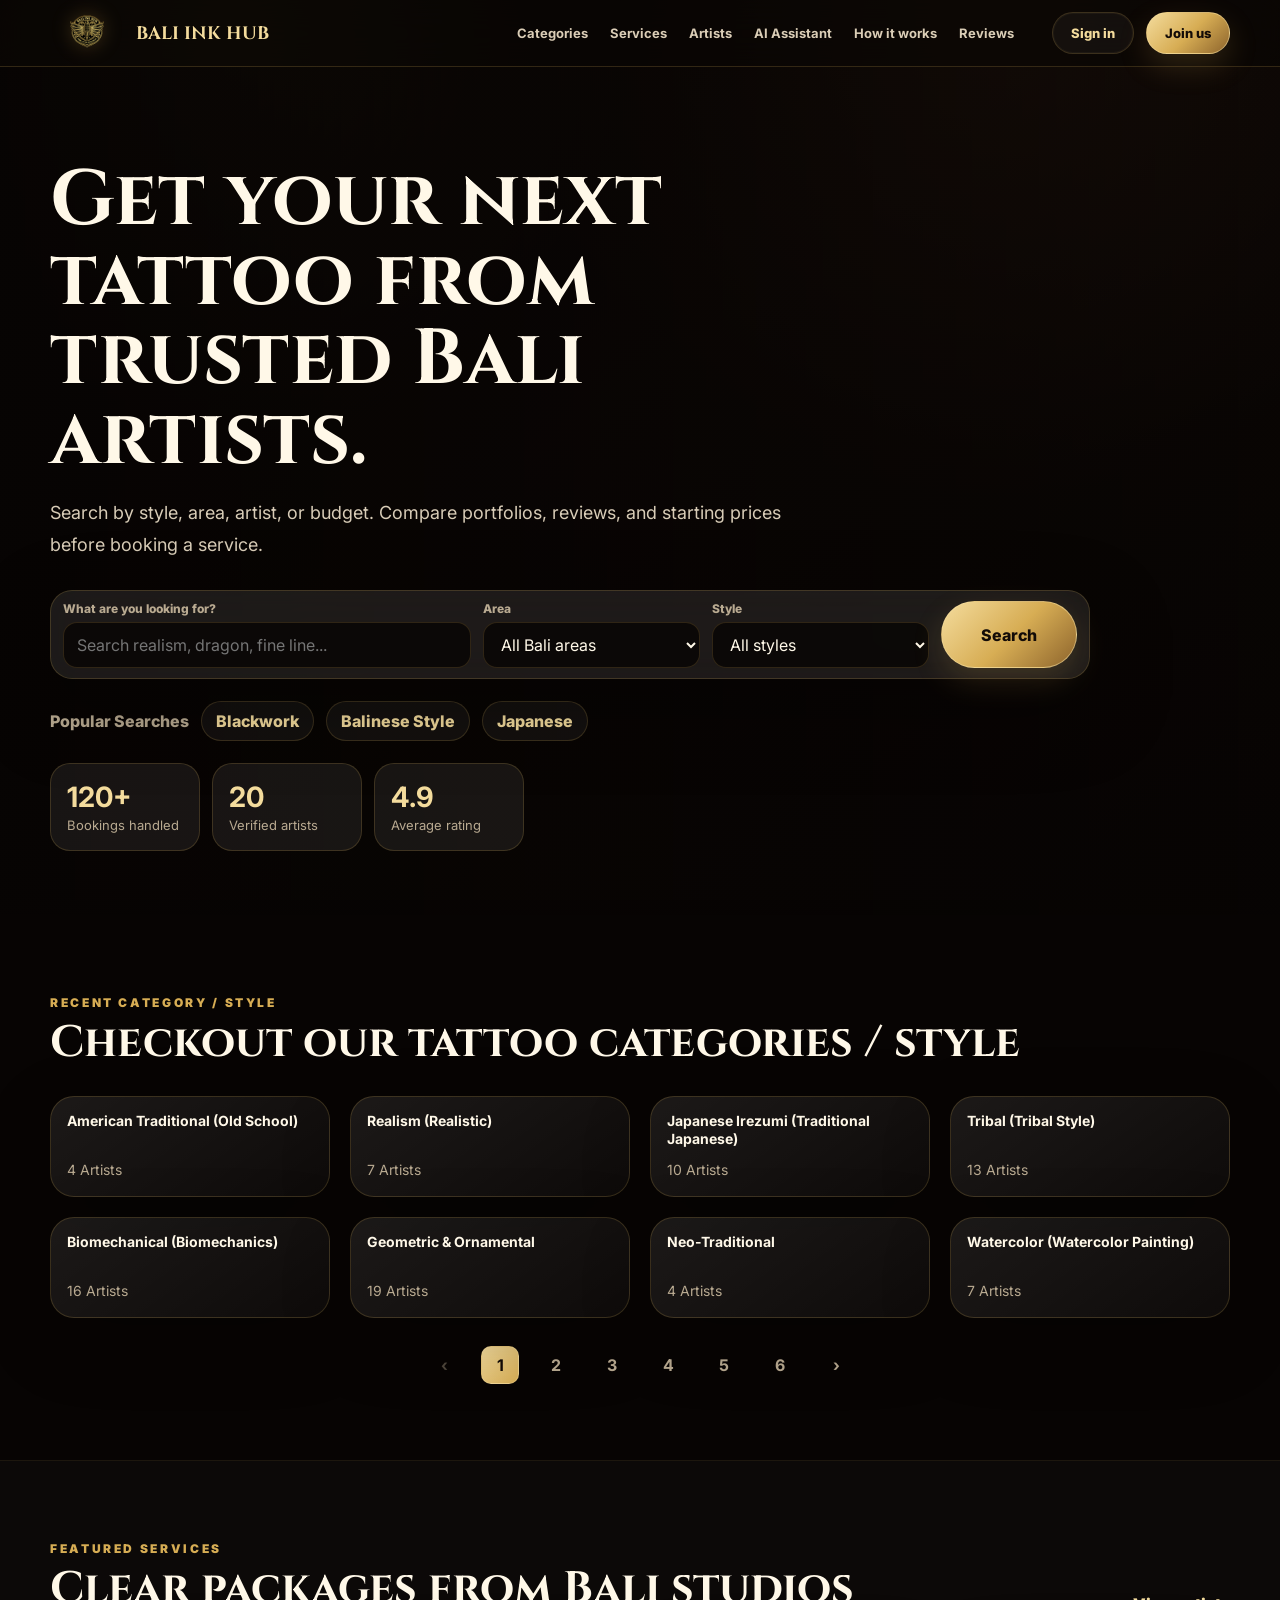
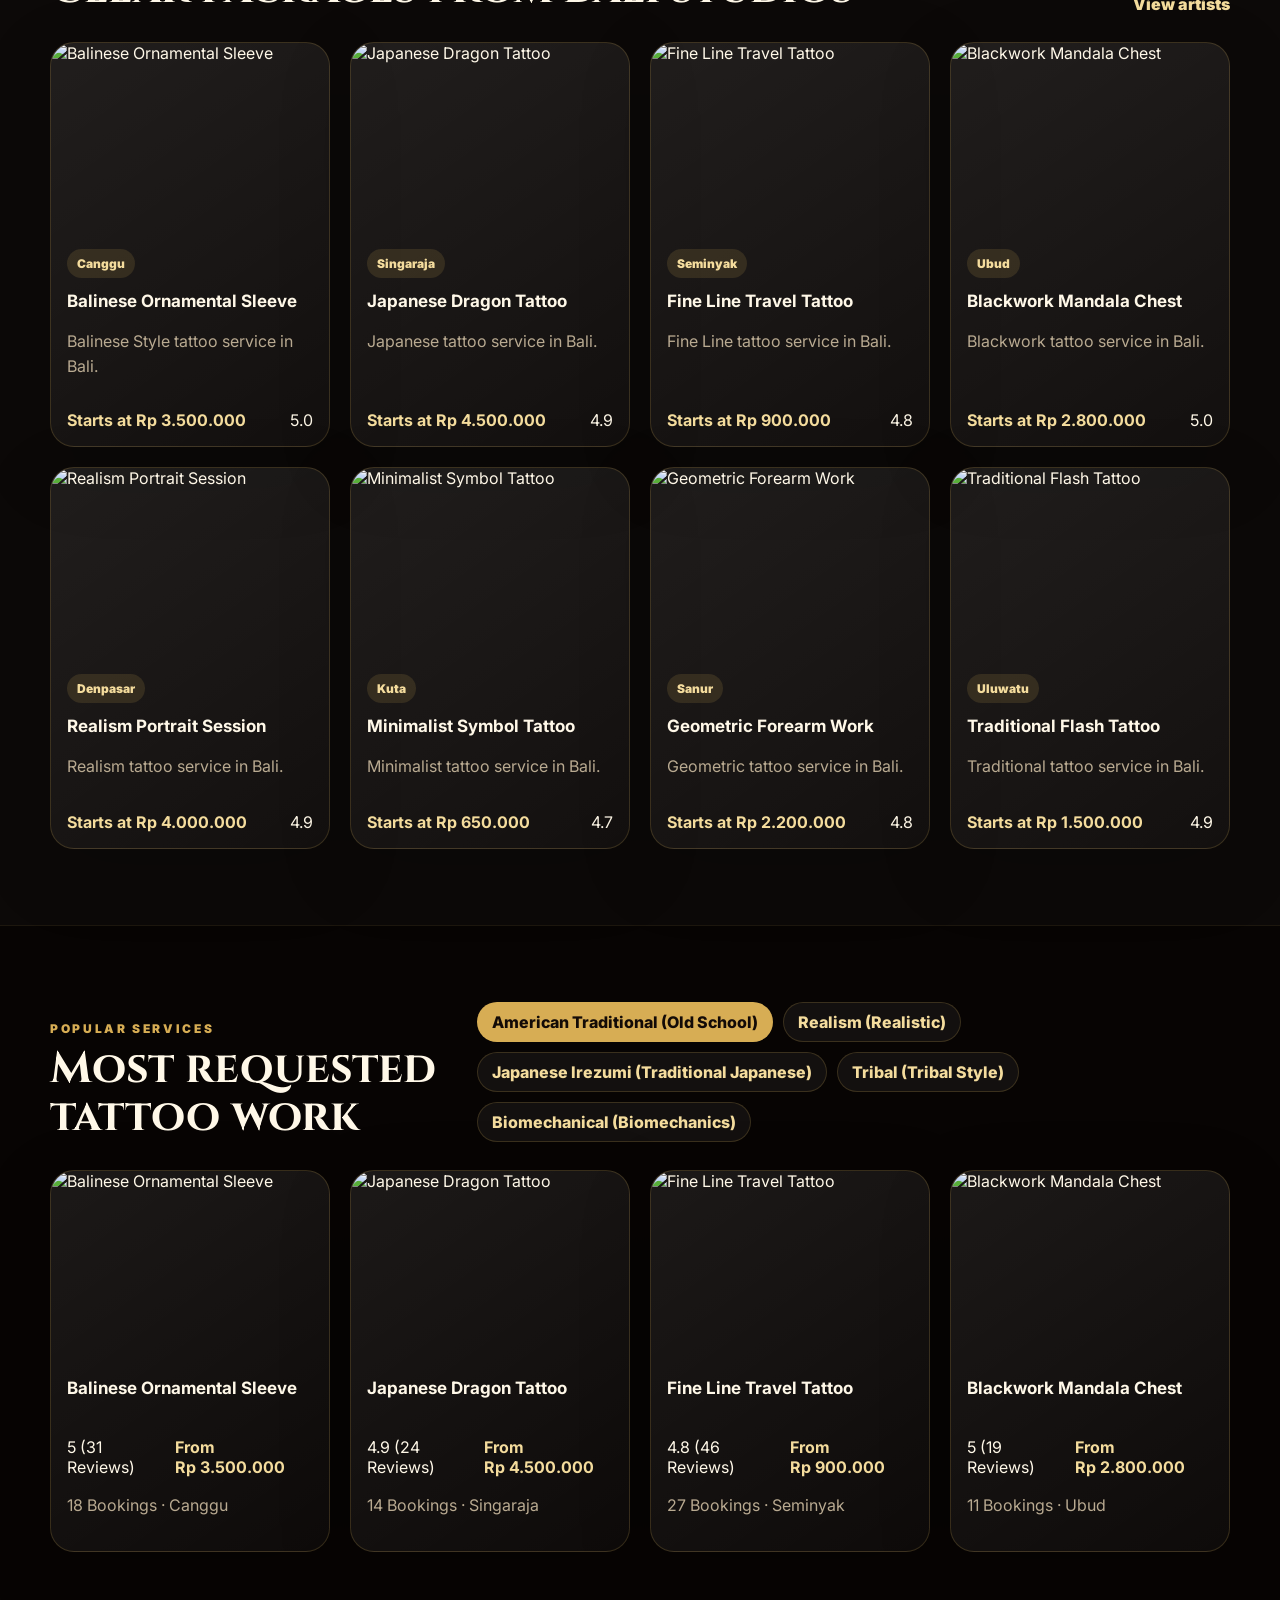
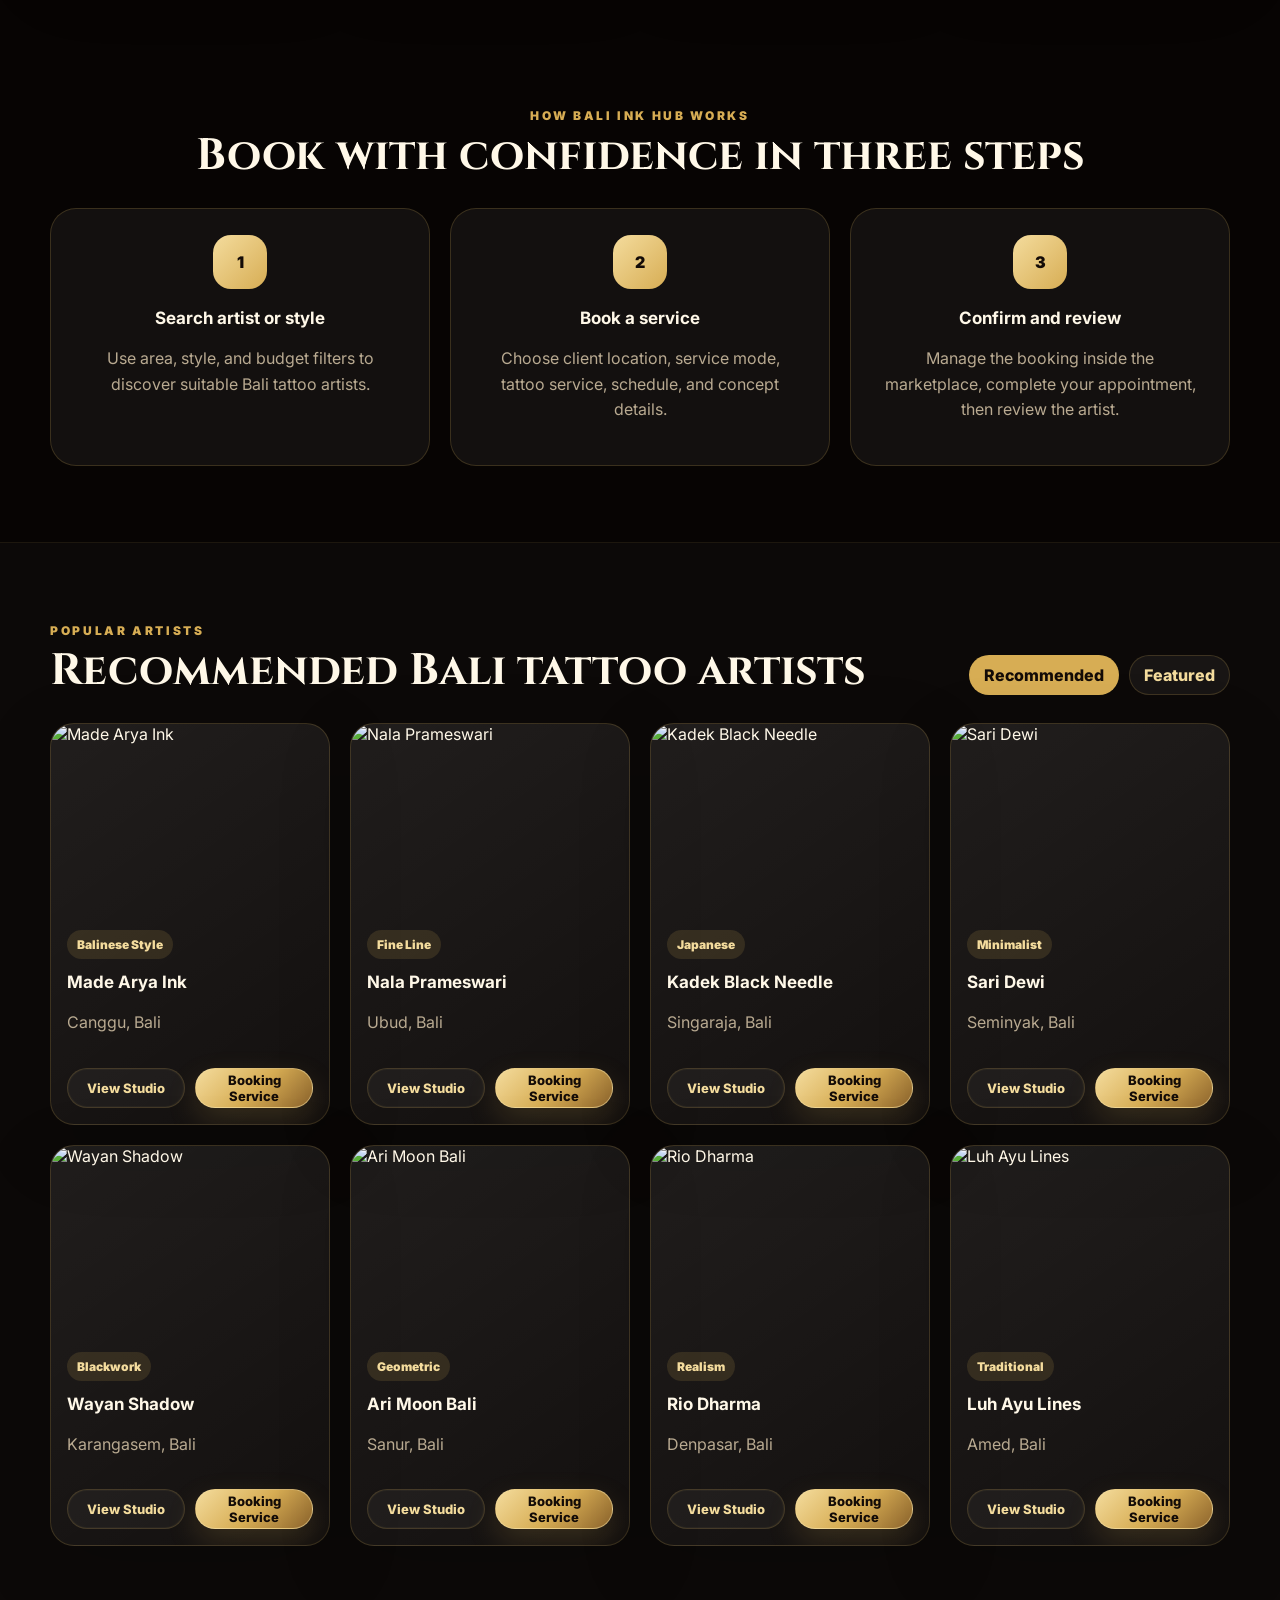
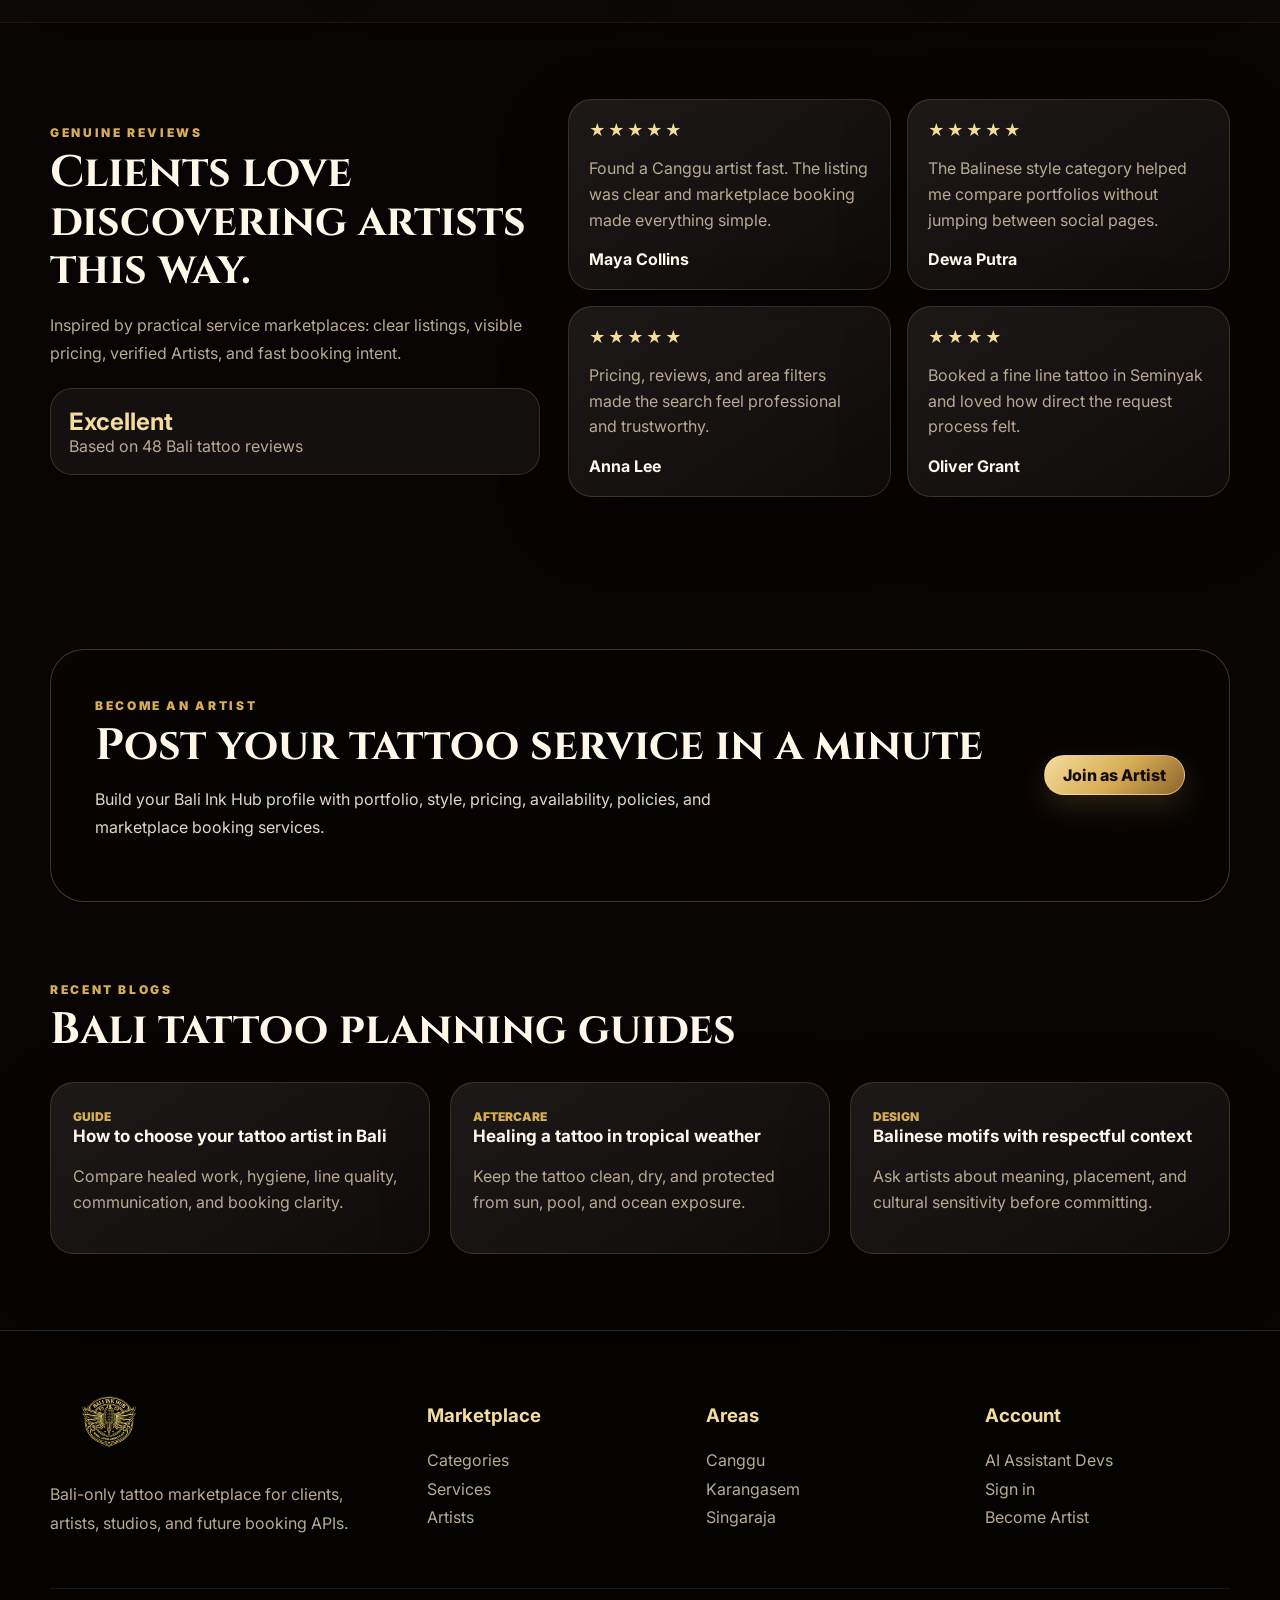
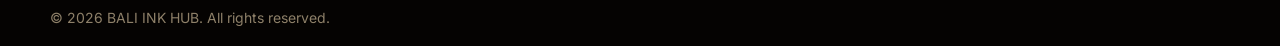
==== commit 478c94f8: "Add Devs AI assistant chat page" ====
--- a/index.html
+++ b/index.html
@@ -19,13 +19,22 @@
     <link href="https://fonts.googleapis.com/css2?family=Cinzel:wght@600;700;800&family=Inter:wght@400;500;600;700;800&display=swap" rel="stylesheet" />
     <link rel="stylesheet" href="assets/css/styles.css" />
   </head>
-  <body>
+  <body data-splash-active="true">
+    <div class="splash-screen" data-splash>
+      <div class="splash-inner">
+        <img src="assets/images/logo.png" alt="BALI INK HUB logo" />
+        <h1>BALI INK HUB</h1>
+        <div class="splash-loader" aria-hidden="true"><span></span></div>
+      </div>
+    </div>
+
     <header class="site-header" id="top">
       <div class="container nav">
         <a class="brand" href="#top" aria-label="BALI INK HUB home">
           <img src="assets/images/logo.png" alt="BALI INK HUB logo" />
           <span>
             <strong>BALI INK HUB</strong>
+            <small>BALI INK TATTO</small>
           </span>
         </a>
 
@@ -37,6 +46,7 @@
           <a href="#categories">Categories</a>
           <a href="#services">Services</a>
           <a href="#artists">Artists</a>
+          <a href="assistant.html">AI Assistant</a>
           <a href="#how">How it works</a>
           <a href="#reviews">Reviews</a>
         </nav>
@@ -200,7 +210,7 @@
         </div>
         <div><h3>Marketplace</h3><a href="#categories">Categories</a><a href="#services">Services</a><a href="#artists">Artists</a></div>
         <div><h3>Areas</h3><a href="#artists">Canggu</a><a href="#artists">Karangasem</a><a href="#artists">Singaraja</a></div>
-        <div><h3>Account</h3><button type="button" data-open-login>Sign in</button><button type="button" data-open-booking>Become Artist</button></div>
+        <div><h3>Account</h3><a href="assistant.html">AI Assistant Devs</a><button type="button" data-open-login>Sign in</button><button type="button" data-open-booking>Become Artist</button></div>
       </div>
       <div class="container copyright">&copy; 2026 BALI INK HUB. All rights reserved.</div>
     </footer>
@@ -215,7 +225,7 @@
 
     <dialog class="modal booking-modal" data-modal="booking">
       <form method="dialog" class="modal-card booking-card booking-wizard" data-booking-form>
-        <button class="modal-close" value="close" aria-label="Close">&times;</button>
+        <button class="modal-close" type="button" value="close" aria-label="Close">&times;</button>
         <aside class="booking-sidebar">
           <h3>Service Details</h3>
           <div class="booking-service-mini" data-booking-mini></div>
@@ -239,7 +249,7 @@
 
     <dialog class="modal" data-modal="login">
       <form method="dialog" class="modal-card">
-        <button class="modal-close" value="close" aria-label="Close">&times;</button>
+        <button class="modal-close" type="button" value="close" aria-label="Close">&times;</button>
         <span class="eyebrow">Account</span>
         <h2>Sign in to Bali Ink Hub</h2>
         <input type="email" placeholder="Email address" />
@@ -250,7 +260,7 @@
 
     <dialog class="modal" data-modal="me">
       <form method="dialog" class="modal-card me-card" data-me-form>
-        <button class="modal-close" value="close" aria-label="Close">&times;</button>
+        <button class="modal-close" type="button" value="close" aria-label="Close">&times;</button>
         <span class="eyebrow">Account access</span>
         <h2>Sign in or sign up</h2>
         <div class="auth-switch">
--- a/assets/css/styles.css
+++ b/assets/css/styles.css
@@ -16,13 +16,38 @@
 
 html {
   scroll-behavior: smooth;
+  overflow-x: hidden;
 }
 
 body {
   margin: 0;
+  width: 100%;
+  max-width: 100%;
+  overflow-x: hidden;
   background: var(--black);
   color: var(--white);
   font-family: Inter, system-ui, sans-serif;
+  scrollbar-color: var(--gold) #120b07;
+  scrollbar-width: thin;
+}
+
+::-webkit-scrollbar {
+  width: 10px;
+  height: 10px;
+}
+
+::-webkit-scrollbar-track {
+  background: #120b07;
+}
+
+::-webkit-scrollbar-thumb {
+  border: 2px solid #120b07;
+  border-radius: 999px;
+  background: linear-gradient(180deg, var(--gold-2), var(--gold) 56%, #8d642c);
+}
+
+::-webkit-scrollbar-thumb:hover {
+  background: linear-gradient(180deg, #fff0b7, var(--gold), #a97b35);
 }
 
 body::before {
@@ -60,6 +85,7 @@
 .container {
   width: min(1180px, calc(100% - 32px));
   margin-inline: auto;
+  max-width: 100%;
 }
 
 .site-header {
@@ -106,10 +132,7 @@
 }
 
 .brand small {
-  color: var(--gold);
-  font-size: 10px;
-  text-transform: uppercase;
-  letter-spacing: 0.16em;
+  display: none;
 }
 
 .nav-menu {
@@ -1337,6 +1360,158 @@
   display: none;
 }
 
+.splash-screen {
+  position: fixed;
+  inset: 0;
+  z-index: 999;
+  display: grid;
+  place-items: center;
+  background:
+    radial-gradient(circle at 50% 36%, rgba(215, 173, 84, 0.15), transparent 19rem),
+    linear-gradient(145deg, #070403, #160d08 52%, #050302);
+  transition: opacity 520ms ease, visibility 520ms ease;
+}
+
+.splash-screen.is-hidden {
+  opacity: 0;
+  visibility: hidden;
+}
+
+.splash-inner {
+  display: grid;
+  place-items: center;
+  gap: 18px;
+  width: min(520px, calc(100% - 36px));
+  text-align: center;
+}
+
+.splash-inner img {
+  width: clamp(118px, 28vw, 168px);
+  height: auto;
+  will-change: transform, opacity;
+  filter: drop-shadow(0 0 18px rgba(215, 173, 84, 0.24));
+  animation: splashLogoReveal 900ms ease both, splashLogoFloat 2.8s ease-in-out 900ms infinite;
+}
+
+.splash-inner h1 {
+  position: relative;
+  overflow: hidden;
+  margin: 0;
+  color: var(--gold-2);
+  width: max-content;
+  max-width: 100%;
+  white-space: nowrap;
+  font-size: clamp(20px, 6vw, 42px);
+  letter-spacing: clamp(0.08em, 1.7vw, 0.16em);
+  text-shadow: 0 0 26px rgba(215, 173, 84, 0.32);
+  will-change: transform, opacity;
+  animation: splashFade 760ms ease 180ms both;
+}
+
+.splash-inner h1::after {
+  content: "";
+  position: absolute;
+  inset: -20% auto -20% -45%;
+  width: 38%;
+  background: linear-gradient(90deg, transparent, rgba(255, 248, 232, 0.86), transparent);
+  transform: skewX(-18deg);
+  animation: brandLightSweep 2.2s ease-in-out infinite;
+}
+
+.splash-loader {
+  width: min(230px, 76vw);
+  height: 5px;
+  overflow: hidden;
+  border-radius: 999px;
+  background: rgba(255, 255, 255, 0.08);
+  box-shadow: inset 0 0 0 1px rgba(215, 173, 84, 0.14);
+}
+
+.splash-loader span {
+  display: block;
+  width: 100%;
+  height: 100%;
+  border-radius: inherit;
+  background: linear-gradient(90deg, #8d642c, var(--gold), var(--gold-2));
+  transform-origin: left;
+  animation: splashLoad 3s linear forwards;
+}
+
+[data-splash-active="true"] {
+  overflow: hidden;
+}
+
+[data-splash-active="true"] .mobile-app-nav {
+  display: none !important;
+}
+
+@keyframes brandLightSweep {
+  0%,
+  38% {
+    transform: translateX(0) skewX(-18deg);
+    opacity: 0;
+  }
+  48% {
+    opacity: 0.9;
+  }
+  72%,
+  100% {
+    transform: translateX(410%) skewX(-18deg);
+    opacity: 0;
+  }
+}
+
+@keyframes splashFade {
+  from {
+    opacity: 0;
+    transform: translateY(10px) scale(0.96);
+  }
+  to {
+    opacity: 1;
+    transform: translateY(0) scale(1);
+  }
+}
+
+@keyframes splashLogoReveal {
+  from {
+    opacity: 0;
+    transform: translateY(10px) scale(0.88);
+  }
+  to {
+    opacity: 1;
+    transform: translateY(0) scale(1);
+  }
+}
+
+@keyframes splashLogoFloat {
+  0%,
+  100% {
+    transform: scale(1);
+  }
+  50% {
+    transform: scale(1.025);
+  }
+}
+
+@keyframes splashLoad {
+  from {
+    transform: scaleX(0);
+  }
+  to {
+    transform: scaleX(1);
+  }
+}
+
+@media (prefers-reduced-motion: reduce) {
+  .splash-inner img,
+  .splash-inner h1,
+  .splash-inner h1::after,
+  .splash-loader span {
+    animation-duration: 1ms !important;
+    animation-iteration-count: 1 !important;
+  }
+}
+
 .auth-switch {
   display: grid;
   grid-template-columns: 1fr 1fr;
@@ -1376,6 +1551,169 @@
   margin: 6px 0 0;
   color: var(--muted);
   line-height: 1.5;
+}
+
+.assistant-page {
+  min-height: calc(100vh - 66px);
+  padding: 42px 0 76px;
+}
+
+.assistant-shell {
+  display: grid;
+  grid-template-columns: 330px minmax(0, 1fr);
+  gap: 24px;
+}
+
+.assistant-profile,
+.chat-panel {
+  border: 1px solid var(--line);
+  border-radius: 30px;
+  background: linear-gradient(145deg, rgba(255, 255, 255, 0.085), rgba(255, 255, 255, 0.03));
+  box-shadow: 0 24px 80px rgba(0, 0, 0, 0.28);
+}
+
+.assistant-profile {
+  align-self: start;
+  padding: 28px;
+}
+
+.assistant-profile h1 {
+  margin: 8px 0 12px;
+}
+
+.assistant-profile p,
+.assistant-sources span {
+  color: var(--muted);
+  line-height: 1.7;
+}
+
+.assistant-sources {
+  display: grid;
+  gap: 10px;
+  margin-top: 24px;
+}
+
+.assistant-sources strong {
+  color: var(--gold-2);
+}
+
+.assistant-sources span {
+  border: 1px solid rgba(215, 173, 84, 0.14);
+  border-radius: 14px;
+  background: rgba(7, 4, 3, 0.34);
+  padding: 10px 12px;
+}
+
+.chat-panel {
+  display: grid;
+  grid-template-rows: auto minmax(420px, 1fr) auto auto;
+  min-height: 720px;
+  overflow: hidden;
+}
+
+.chat-header {
+  display: flex;
+  align-items: center;
+  justify-content: space-between;
+  gap: 16px;
+  border-bottom: 1px solid rgba(215, 173, 84, 0.13);
+  padding: 18px;
+}
+
+.chat-header > div {
+  display: flex;
+  align-items: center;
+  gap: 12px;
+}
+
+.assistant-orb {
+  display: grid;
+  width: 48px;
+  height: 48px;
+  place-items: center;
+  border-radius: 18px;
+  background: linear-gradient(135deg, var(--gold-2), var(--gold));
+  color: #130b07;
+  font-weight: 900;
+}
+
+.chat-header strong {
+  display: block;
+  color: var(--white);
+}
+
+.chat-header small {
+  color: var(--muted);
+}
+
+.chat-messages {
+  display: flex;
+  flex-direction: column;
+  gap: 12px;
+  overflow-y: auto;
+  padding: 20px;
+}
+
+.chat-message {
+  display: flex;
+}
+
+.chat-message div {
+  max-width: min(78%, 720px);
+  border: 1px solid rgba(215, 173, 84, 0.13);
+  border-radius: 20px;
+  padding: 13px 15px;
+  line-height: 1.65;
+}
+
+.chat-message.assistant {
+  justify-content: flex-start;
+}
+
+.chat-message.assistant div {
+  background: rgba(255, 255, 255, 0.06);
+  color: #e9dcc6;
+}
+
+.chat-message.user {
+  justify-content: flex-end;
+}
+
+.chat-message.user div {
+  background: linear-gradient(135deg, rgba(244, 220, 157, 0.95), rgba(215, 173, 84, 0.95));
+  color: #130b07;
+  font-weight: 700;
+}
+
+.chat-message a {
+  color: var(--gold-2);
+  text-decoration: underline;
+}
+
+.quick-prompts {
+  display: flex;
+  gap: 10px;
+  overflow-x: auto;
+  border-top: 1px solid rgba(215, 173, 84, 0.1);
+  padding: 14px 18px;
+}
+
+.quick-prompts button {
+  min-width: max-content;
+  border: 1px solid rgba(215, 173, 84, 0.18);
+  border-radius: 999px;
+  background: rgba(7, 4, 3, 0.42);
+  color: var(--gold-2);
+  padding: 9px 12px;
+  font-weight: 800;
+}
+
+.chat-form {
+  display: grid;
+  grid-template-columns: 1fr auto;
+  gap: 10px;
+  border-top: 1px solid rgba(215, 173, 84, 0.13);
+  padding: 16px 18px;
 }
 
 .studio-loading {
@@ -1761,7 +2099,8 @@
   .hero-grid,
   .review-layout,
   .studio-hero__grid,
-  .studio-layout {
+  .studio-layout,
+  .assistant-shell {
     grid-template-columns: 1fr;
   }
 
@@ -1794,26 +2133,68 @@
 }
 
 @media (max-width: 720px) {
+  .container {
+    width: min(100% - 28px, 1180px);
+  }
+
   body {
     padding-bottom: 88px;
   }
 
+  main,
+  section,
+  header,
+  footer {
+    max-width: 100vw;
+    overflow-x: clip;
+  }
+
   .site-header {
     position: sticky;
   }
 
   .nav {
-    min-height: 60px;
+    min-height: 86px;
     justify-content: center;
   }
 
+  .brand {
+    flex-direction: column;
+    gap: 3px;
+  }
+
   .brand img {
-    width: 62px;
-    height: 44px;
+    width: 82px;
+    height: 56px;
+    filter: drop-shadow(0 0 16px rgba(215, 173, 84, 0.38));
   }
 
   .brand strong {
-    font-size: 16px;
+    display: none;
+  }
+
+  .brand small {
+    position: relative;
+    display: block;
+    overflow: hidden;
+    color: var(--gold-2);
+    font-family: Cinzel, Georgia, serif;
+    font-size: 12px;
+    font-weight: 800;
+    letter-spacing: 0.24em;
+    line-height: 1;
+    text-transform: uppercase;
+    text-shadow: 0 0 18px rgba(215, 173, 84, 0.32);
+  }
+
+  .brand small::after {
+    content: "";
+    position: absolute;
+    inset: -20% auto -20% -45%;
+    width: 38%;
+    background: linear-gradient(90deg, transparent, rgba(255, 248, 232, 0.82), transparent);
+    transform: skewX(-18deg);
+    animation: brandLightSweep 3.2s ease-in-out infinite;
   }
 
   .mobile-app-nav {
@@ -1825,7 +2206,7 @@
     display: grid;
     grid-template-columns: repeat(5, 1fr);
     gap: 2px;
-    width: min(calc(100vw - clamp(28px, 9vw, 72px)), 430px);
+    width: min(calc(100dvw - 22px), 430px);
     transform: translateX(-50%);
     border: 1px solid rgba(244, 220, 157, 0.18);
     border-radius: clamp(18px, 5vw, 26px);
@@ -1905,11 +2286,45 @@
   }
 
   .brand span {
-    display: none;
+    display: block;
   }
 
   .hero {
     padding-top: 44px;
+  }
+
+  h1,
+  h2 {
+    max-width: 100%;
+    overflow-wrap: anywhere;
+  }
+
+  .hero-copy > p {
+    max-width: 100%;
+  }
+
+  .popular-searches {
+    align-items: flex-start;
+    gap: 10px;
+  }
+
+  .popular-searches span {
+    width: 100%;
+  }
+
+  .popular-searches button {
+    max-width: 100%;
+    white-space: normal;
+  }
+
+  .hero-stats {
+    display: grid;
+    grid-template-columns: 1fr 1fr;
+    width: 100%;
+  }
+
+  .hero-stats article {
+    min-width: 0;
   }
 
   .search-panel,
@@ -1928,6 +2343,20 @@
     grid-template-columns: 1fr;
   }
 
+  .category-pagination {
+    gap: 8px;
+    max-width: 100%;
+    overflow-x: auto;
+    padding-bottom: 4px;
+  }
+
+  .category-pagination button,
+  .category-pagination span {
+    min-width: 34px;
+    height: 34px;
+    flex: 0 0 auto;
+  }
+
   .studio-hero {
     padding-top: 36px;
   }
@@ -1973,6 +2402,18 @@
     flex-direction: column;
   }
 
+  .chat-panel {
+    min-height: 650px;
+  }
+
+  .chat-message div {
+    max-width: 92%;
+  }
+
+  .chat-form {
+    grid-template-columns: 1fr;
+  }
+
   .map-info .gold-btn {
     width: 100%;
   }
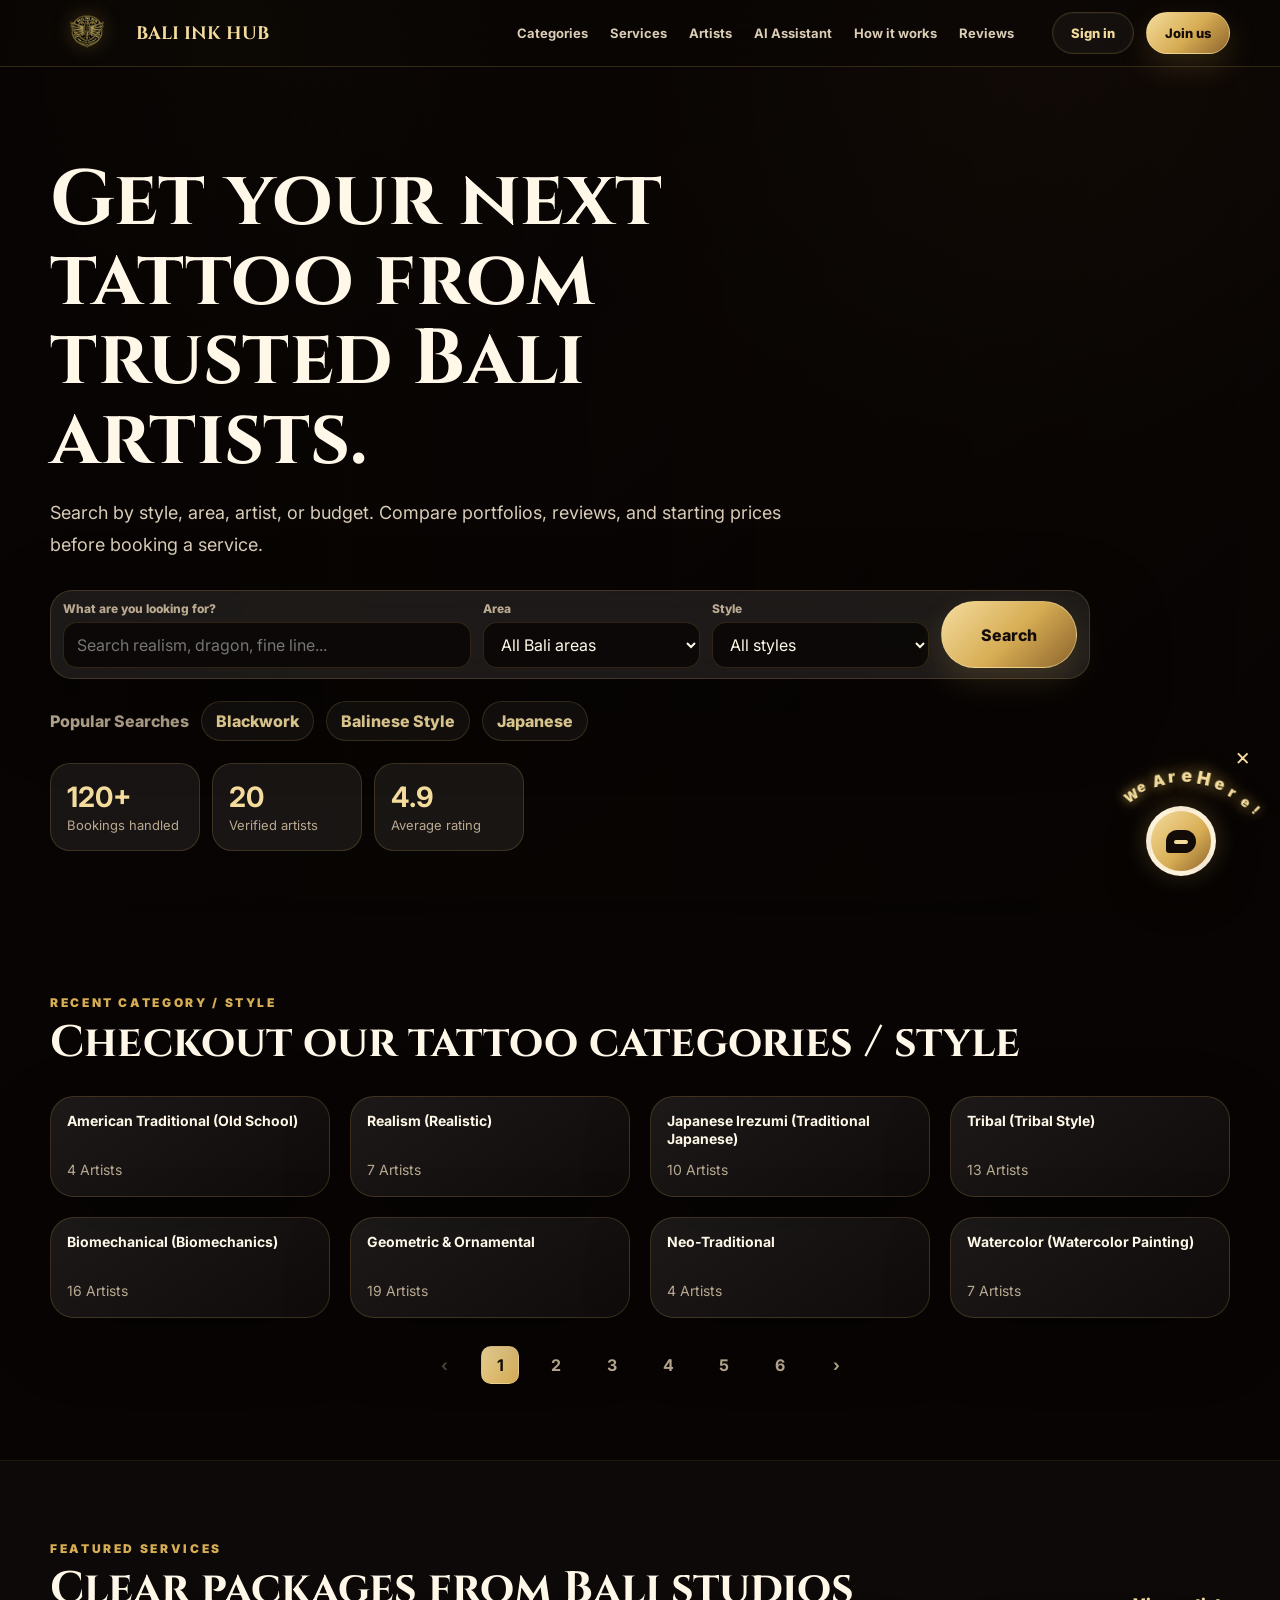
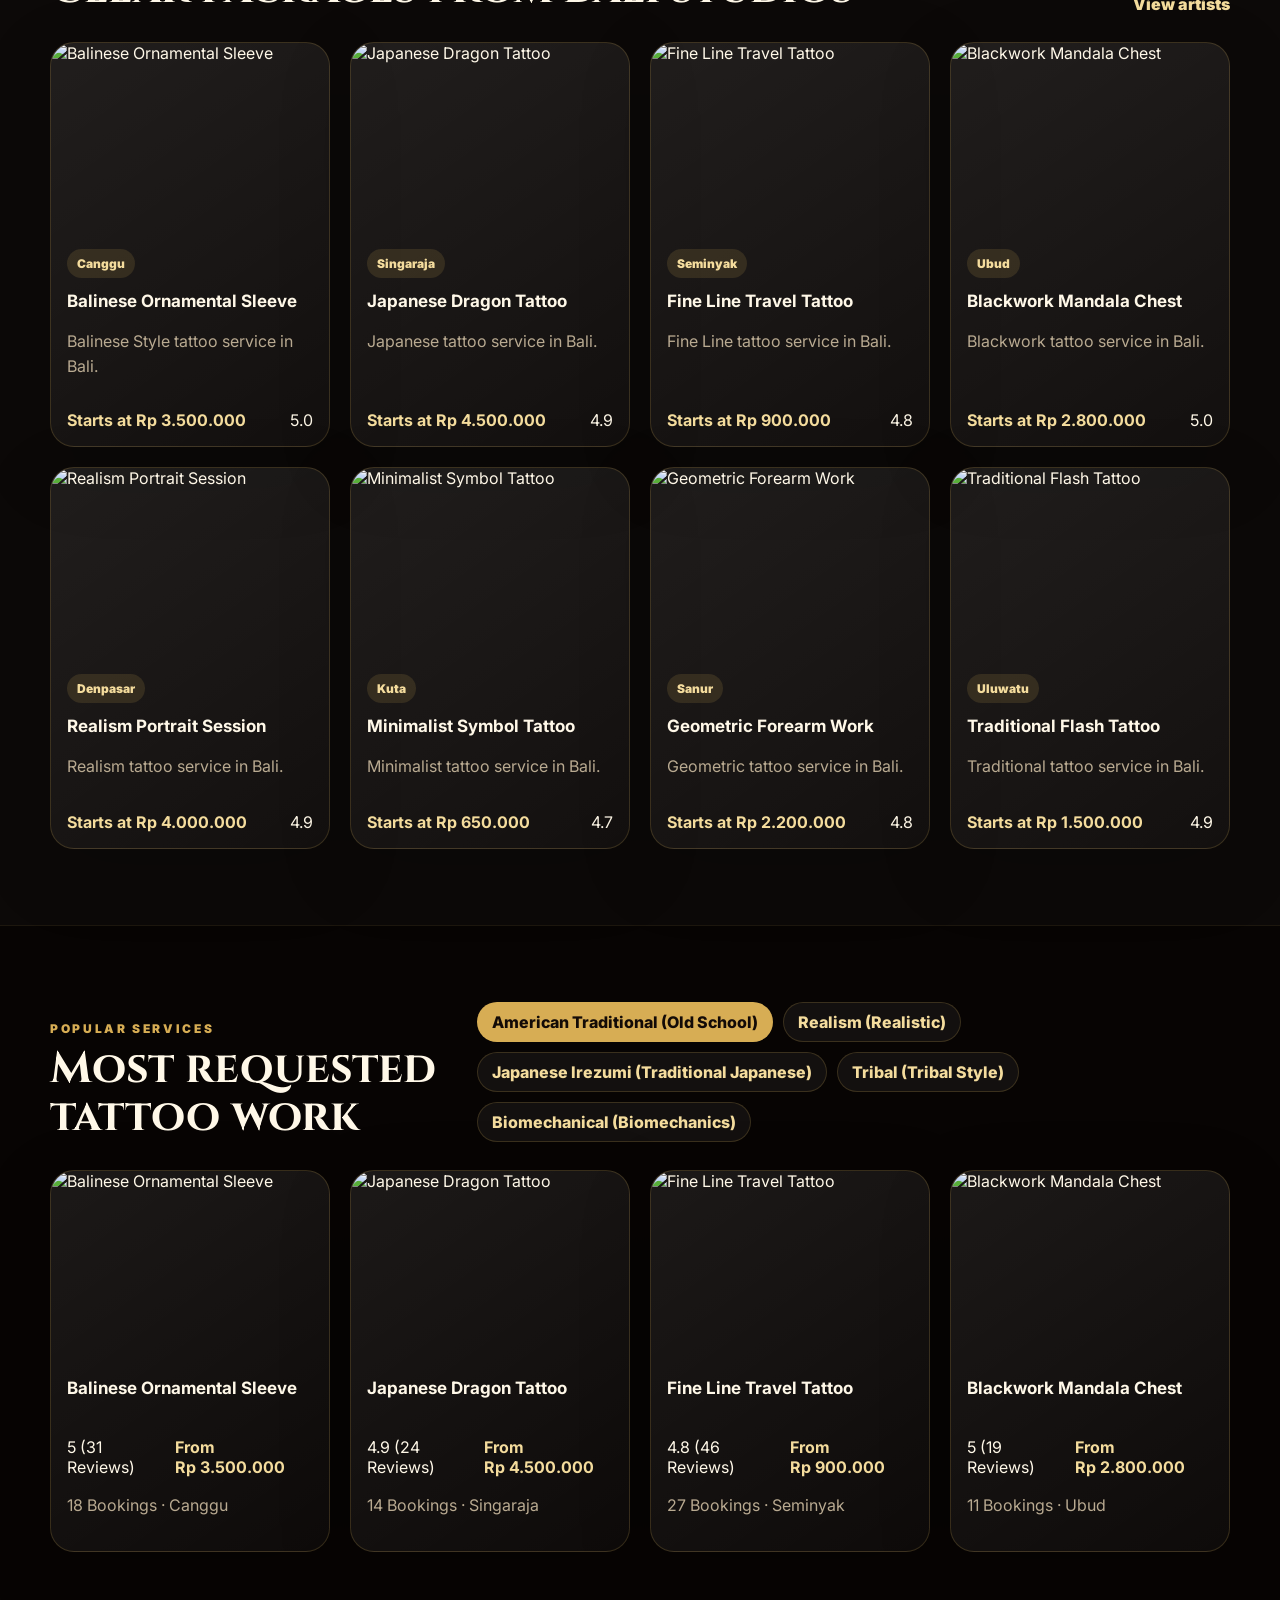
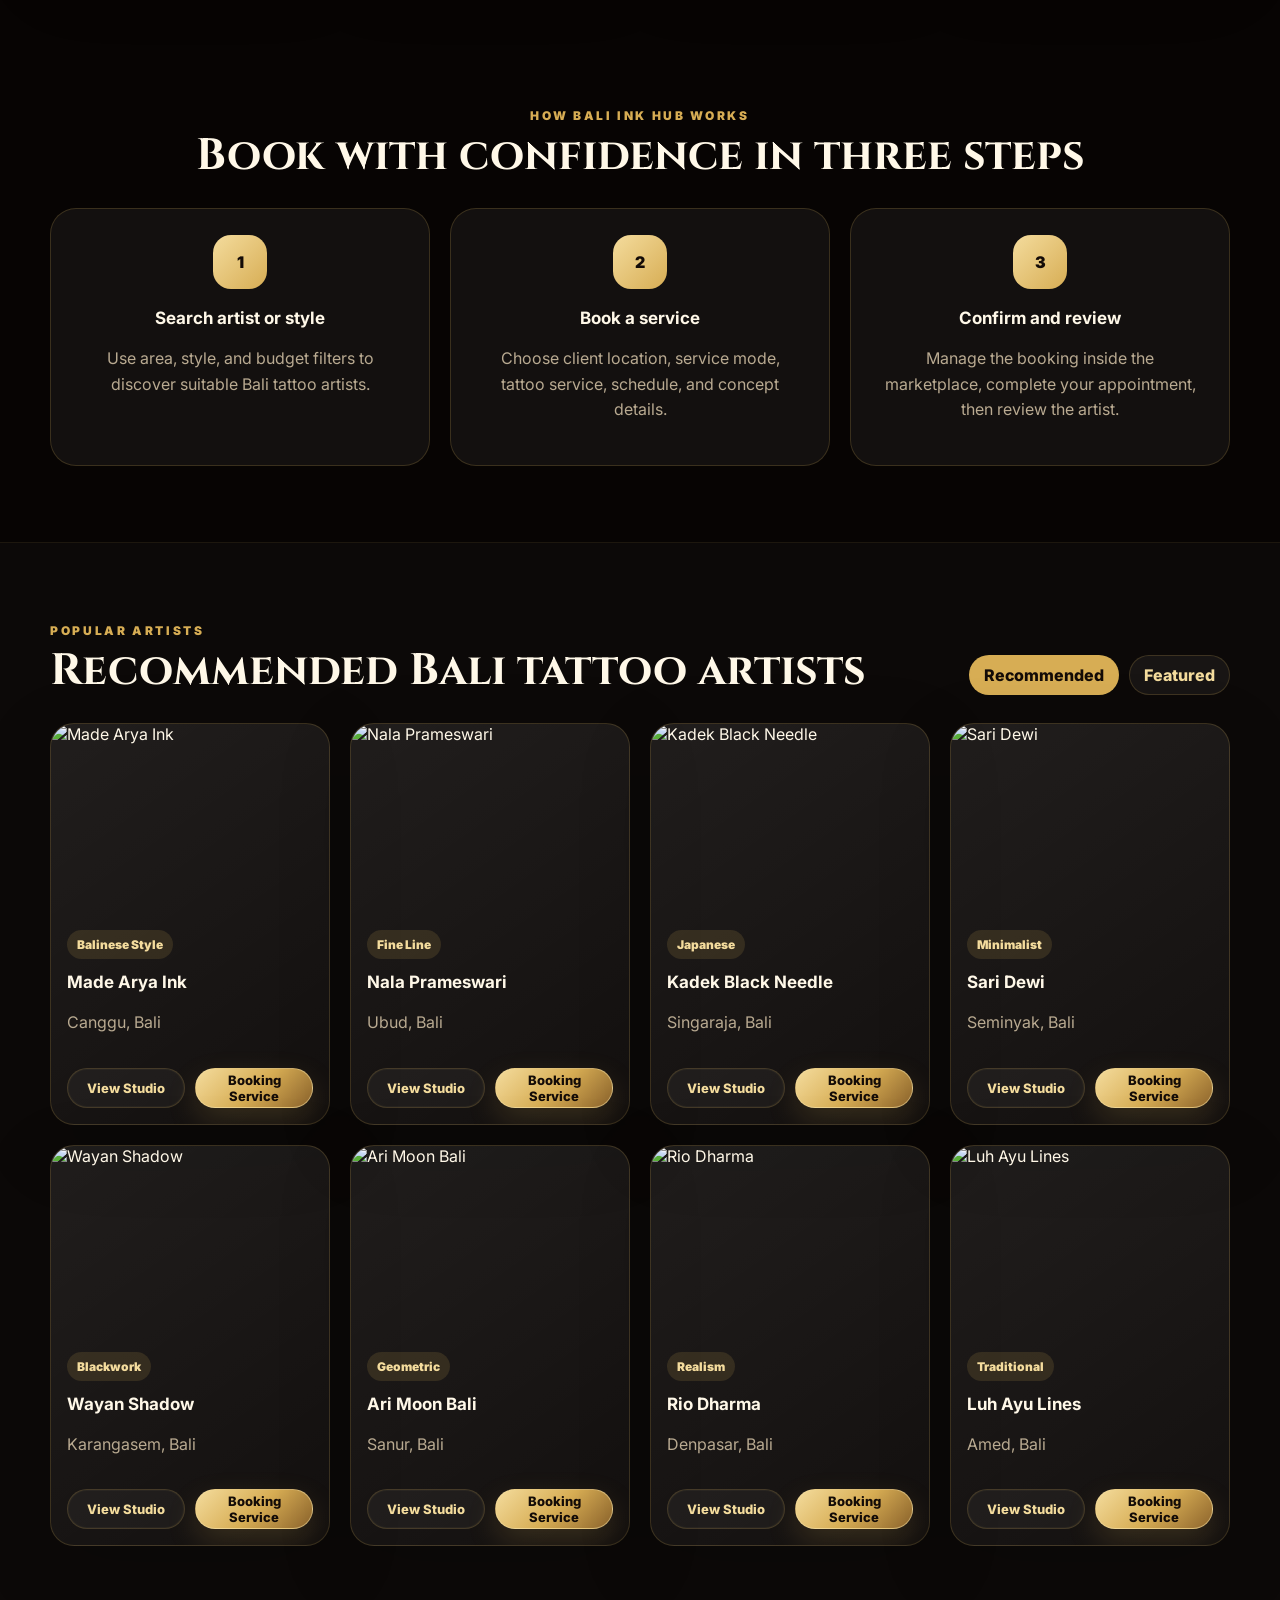
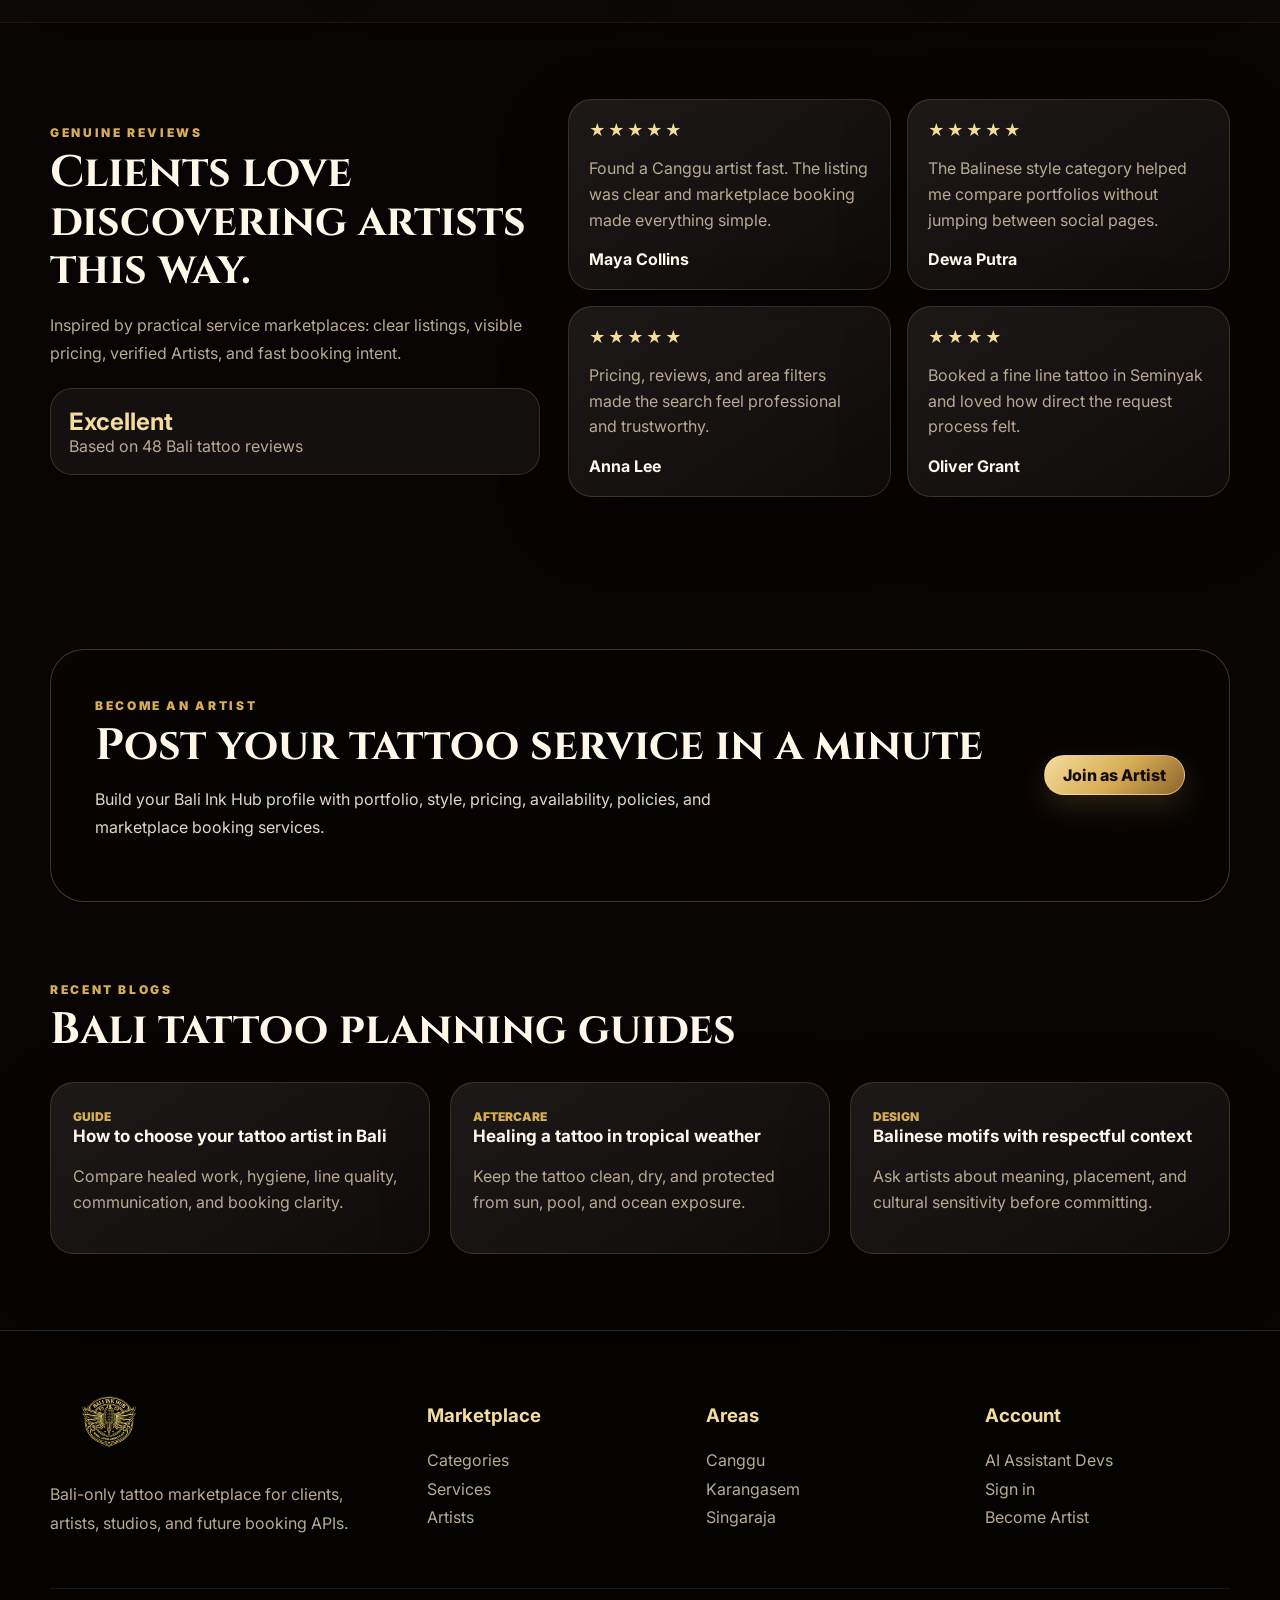
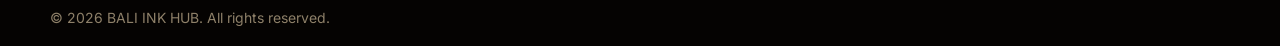
==== commit c3c726a1: "Add floating Devs chat assistant" ====
--- a/index.html
+++ b/index.html
@@ -46,7 +46,7 @@
           <a href="#categories">Categories</a>
           <a href="#services">Services</a>
           <a href="#artists">Artists</a>
-          <a href="assistant.html">AI Assistant</a>
+          <button type="button" data-open-assistant>AI Assistant</button>
           <a href="#how">How it works</a>
           <a href="#reviews">Reviews</a>
         </nav>
@@ -210,7 +210,7 @@
         </div>
         <div><h3>Marketplace</h3><a href="#categories">Categories</a><a href="#services">Services</a><a href="#artists">Artists</a></div>
         <div><h3>Areas</h3><a href="#artists">Canggu</a><a href="#artists">Karangasem</a><a href="#artists">Singaraja</a></div>
-        <div><h3>Account</h3><a href="assistant.html">AI Assistant Devs</a><button type="button" data-open-login>Sign in</button><button type="button" data-open-booking>Become Artist</button></div>
+        <div><h3>Account</h3><button type="button" data-open-assistant>AI Assistant Devs</button><button type="button" data-open-login>Sign in</button><button type="button" data-open-booking>Become Artist</button></div>
       </div>
       <div class="container copyright">&copy; 2026 BALI INK HUB. All rights reserved.</div>
     </footer>
@@ -276,5 +276,6 @@
 
     <div class="toast" data-toast></div>
     <script type="module" src="assets/js/main.js"></script>
+    <script type="module" src="assets/js/assistant.js"></script>
   </body>
 </html>
--- a/assets/css/styles.css
+++ b/assets/css/styles.css
@@ -146,7 +146,16 @@
   font-size: 13px;
 }
 
-.nav-menu a:hover {
+.nav-menu button {
+  border: 0;
+  background: transparent;
+  color: inherit;
+  padding: 0;
+  font-weight: inherit;
+}
+
+.nav-menu a:hover,
+.nav-menu button:hover {
   color: var(--gold-2);
 }
 
@@ -1553,79 +1562,6 @@
   line-height: 1.5;
 }
 
-.assistant-page {
-  min-height: calc(100vh - 66px);
-  padding: 42px 0 76px;
-}
-
-.assistant-shell {
-  display: grid;
-  grid-template-columns: 330px minmax(0, 1fr);
-  gap: 24px;
-}
-
-.assistant-profile,
-.chat-panel {
-  border: 1px solid var(--line);
-  border-radius: 30px;
-  background: linear-gradient(145deg, rgba(255, 255, 255, 0.085), rgba(255, 255, 255, 0.03));
-  box-shadow: 0 24px 80px rgba(0, 0, 0, 0.28);
-}
-
-.assistant-profile {
-  align-self: start;
-  padding: 28px;
-}
-
-.assistant-profile h1 {
-  margin: 8px 0 12px;
-}
-
-.assistant-profile p,
-.assistant-sources span {
-  color: var(--muted);
-  line-height: 1.7;
-}
-
-.assistant-sources {
-  display: grid;
-  gap: 10px;
-  margin-top: 24px;
-}
-
-.assistant-sources strong {
-  color: var(--gold-2);
-}
-
-.assistant-sources span {
-  border: 1px solid rgba(215, 173, 84, 0.14);
-  border-radius: 14px;
-  background: rgba(7, 4, 3, 0.34);
-  padding: 10px 12px;
-}
-
-.chat-panel {
-  display: grid;
-  grid-template-rows: auto minmax(420px, 1fr) auto auto;
-  min-height: 720px;
-  overflow: hidden;
-}
-
-.chat-header {
-  display: flex;
-  align-items: center;
-  justify-content: space-between;
-  gap: 16px;
-  border-bottom: 1px solid rgba(215, 173, 84, 0.13);
-  padding: 18px;
-}
-
-.chat-header > div {
-  display: flex;
-  align-items: center;
-  gap: 12px;
-}
-
 .assistant-orb {
   display: grid;
   width: 48px;
@@ -1637,15 +1573,6 @@
   font-weight: 900;
 }
 
-.chat-header strong {
-  display: block;
-  color: var(--white);
-}
-
-.chat-header small {
-  color: var(--muted);
-}
-
 .chat-messages {
   display: flex;
   flex-direction: column;
@@ -1690,30 +1617,190 @@
   text-decoration: underline;
 }
 
-.quick-prompts {
-  display: flex;
-  gap: 10px;
-  overflow-x: auto;
-  border-top: 1px solid rgba(215, 173, 84, 0.1);
-  padding: 14px 18px;
-}
-
-.quick-prompts button {
-  min-width: max-content;
-  border: 1px solid rgba(215, 173, 84, 0.18);
-  border-radius: 999px;
-  background: rgba(7, 4, 3, 0.42);
-  color: var(--gold-2);
-  padding: 9px 12px;
-  font-weight: 800;
-}
-
 .chat-form {
   display: grid;
   grid-template-columns: 1fr auto;
   gap: 10px;
   border-top: 1px solid rgba(215, 173, 84, 0.13);
   padding: 16px 18px;
+}
+
+.ai-chat-widget {
+  position: fixed;
+  right: 22px;
+  bottom: 24px;
+  z-index: 120;
+  width: min(360px, calc(100vw - 28px));
+  touch-action: none;
+}
+
+body[data-splash-active="true"] .ai-chat-widget {
+  display: none;
+}
+
+.ai-chat-widget.is-hidden {
+  display: none;
+}
+
+.ai-chat-widget.is-compact .ai-here-text,
+.ai-chat-widget.is-compact .ai-close-mini {
+  display: none;
+}
+
+.ai-chat-widget.is-compact .ai-launcher-wrap {
+  padding-top: 0;
+}
+
+.ai-chat-widget.is-dragging {
+  user-select: none;
+}
+
+.ai-chat-window {
+  display: none;
+  overflow: hidden;
+  border: 1px solid rgba(244, 220, 157, 0.22);
+  border-radius: 26px;
+  background:
+    radial-gradient(circle at 85% 0%, rgba(215, 173, 84, 0.18), transparent 12rem),
+    linear-gradient(145deg, rgba(37, 23, 15, 0.97), rgba(7, 4, 3, 0.97));
+  box-shadow: 0 28px 90px rgba(0, 0, 0, 0.58), 0 0 28px rgba(215, 173, 84, 0.12);
+  backdrop-filter: blur(20px);
+}
+
+.ai-chat-widget.is-open .ai-chat-window {
+  display: grid;
+  grid-template-rows: auto minmax(260px, 42vh) auto auto;
+}
+
+.ai-chat-header {
+  display: flex;
+  align-items: center;
+  justify-content: space-between;
+  gap: 12px;
+  border-bottom: 1px solid rgba(215, 173, 84, 0.13);
+  padding: 14px;
+  cursor: grab;
+}
+
+.ai-chat-widget.is-dragging .ai-chat-header,
+.ai-chat-widget.is-dragging .ai-launcher-wrap {
+  cursor: grabbing;
+}
+
+.ai-chat-header > div {
+  display: flex;
+  align-items: center;
+  gap: 10px;
+}
+
+.ai-chat-header strong {
+  display: block;
+  color: var(--white);
+}
+
+.ai-chat-header small {
+  color: var(--muted);
+  font-size: 12px;
+}
+
+.ai-chat-header button,
+.ai-close-mini {
+  border: 0;
+  background: transparent;
+  color: var(--gold-2);
+  font-size: 24px;
+  line-height: 1;
+}
+
+.ai-launcher-wrap {
+  position: relative;
+  display: grid;
+  width: 154px;
+  margin-left: auto;
+  place-items: center;
+  padding-top: 62px;
+  cursor: grab;
+}
+
+.ai-chat-widget.is-open .ai-launcher-wrap {
+  display: none;
+}
+
+.ai-here-text {
+  position: absolute;
+  top: 2px;
+  left: 50%;
+  width: 150px;
+  height: 56px;
+  color: var(--gold-2);
+  font-family: Inter, system-ui, sans-serif;
+  font-size: 16px;
+  font-weight: 900;
+  text-shadow: 0 0 12px rgba(215, 173, 84, 0.54), 0 1px 0 rgba(7, 4, 3, 0.9);
+  transform: translateX(-50%);
+  pointer-events: none;
+}
+
+.ai-here-text span {
+  position: absolute;
+  top: 24px;
+  left: 50%;
+  filter: drop-shadow(0 0 9px rgba(215, 173, 84, 0.32));
+}
+
+.ai-here-text span:nth-child(1) { margin-left: -58px; margin-top: 16px; transform: rotate(-34deg) scale(0.84); }
+.ai-here-text span:nth-child(2) { margin-left: -45px; margin-top: 7px; transform: rotate(-25deg) scale(0.9); }
+.ai-here-text span:nth-child(3) { margin-left: -29px; margin-top: 0; transform: rotate(-15deg) scale(0.98); }
+.ai-here-text span:nth-child(4) { margin-left: -13px; margin-top: -4px; transform: rotate(-6deg) scale(1.05); }
+.ai-here-text span:nth-child(5) { margin-left: 1px; margin-top: -5px; transform: rotate(3deg) scale(1.12); }
+.ai-here-text span:nth-child(6) { margin-left: 17px; margin-top: -2px; transform: rotate(12deg) scale(1.12); }
+.ai-here-text span:nth-child(7) { margin-left: 34px; margin-top: 4px; transform: rotate(20deg) scale(1.03); }
+.ai-here-text span:nth-child(8) { margin-left: 48px; margin-top: 12px; transform: rotate(29deg) scale(0.94); }
+.ai-here-text span:nth-child(9) { margin-left: 60px; margin-top: 22px; transform: rotate(38deg) scale(0.88); }
+.ai-here-text span:nth-child(10) { margin-left: 72px; margin-top: 30px; transform: rotate(45deg) scale(0.82); }
+
+.ai-close-mini {
+  position: absolute;
+  top: 0;
+  right: 2px;
+  z-index: 2;
+}
+
+.ai-launcher {
+  display: grid;
+  width: 70px;
+  height: 70px;
+  place-items: center;
+  border: 5px solid rgba(255, 248, 232, 0.88);
+  border-radius: 999px;
+  background: linear-gradient(135deg, var(--gold-2), var(--gold) 58%, #8d642c);
+  box-shadow: 0 18px 42px rgba(0, 0, 0, 0.42), 0 0 24px rgba(215, 173, 84, 0.3);
+  transition: transform 0.25s ease, box-shadow 0.25s ease;
+}
+
+.ai-launcher:hover {
+  transform: translateY(-2px) scale(1.03);
+  box-shadow: 0 22px 52px rgba(0, 0, 0, 0.48), 0 0 30px rgba(244, 220, 157, 0.38);
+}
+
+.ai-launcher span {
+  position: relative;
+  display: block;
+  width: 30px;
+  height: 23px;
+  border-radius: 14px 14px 14px 4px;
+  background: #130b07;
+}
+
+.ai-launcher span::before {
+  content: "";
+  position: absolute;
+  left: 8px;
+  right: 8px;
+  top: 10px;
+  height: 4px;
+  border-radius: 999px;
+  background: var(--gold-2);
 }
 
 .studio-loading {
@@ -2099,8 +2186,7 @@
   .hero-grid,
   .review-layout,
   .studio-hero__grid,
-  .studio-layout,
-  .assistant-shell {
+  .studio-layout {
     grid-template-columns: 1fr;
   }
 
@@ -2402,10 +2488,6 @@
     flex-direction: column;
   }
 
-  .chat-panel {
-    min-height: 650px;
-  }
-
   .chat-message div {
     max-width: 92%;
   }
@@ -2414,6 +2496,29 @@
     grid-template-columns: 1fr;
   }
 
+  .ai-chat-widget {
+    right: 12px;
+    bottom: 104px;
+    width: min(360px, calc(100dvw - 24px));
+  }
+
+  .ai-chat-widget.is-open {
+    bottom: 104px;
+  }
+
+  .ai-chat-widget.is-open .ai-chat-window {
+    grid-template-rows: auto minmax(260px, 46vh) auto auto;
+  }
+
+  .ai-launcher-wrap {
+    width: 108px;
+  }
+
+  .ai-launcher {
+    width: 64px;
+    height: 64px;
+  }
+
   .map-info .gold-btn {
     width: 100%;
   }
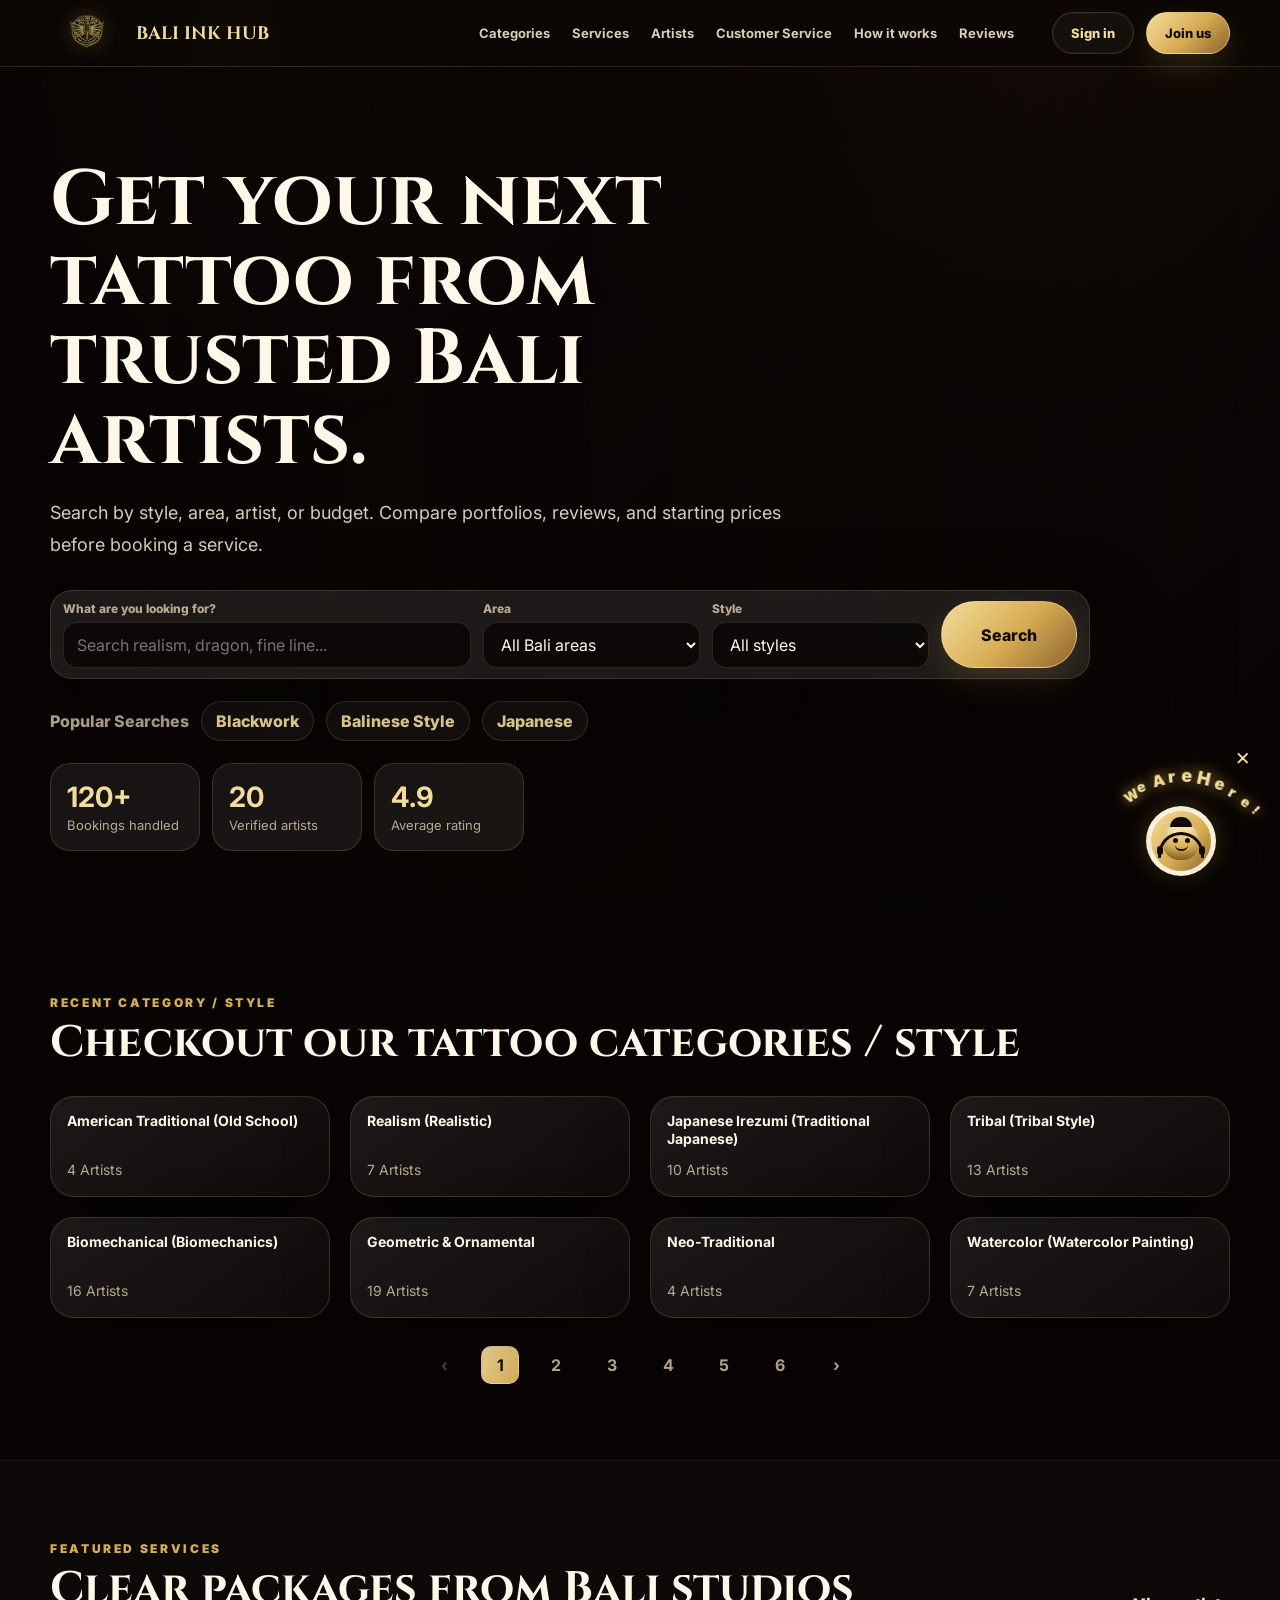
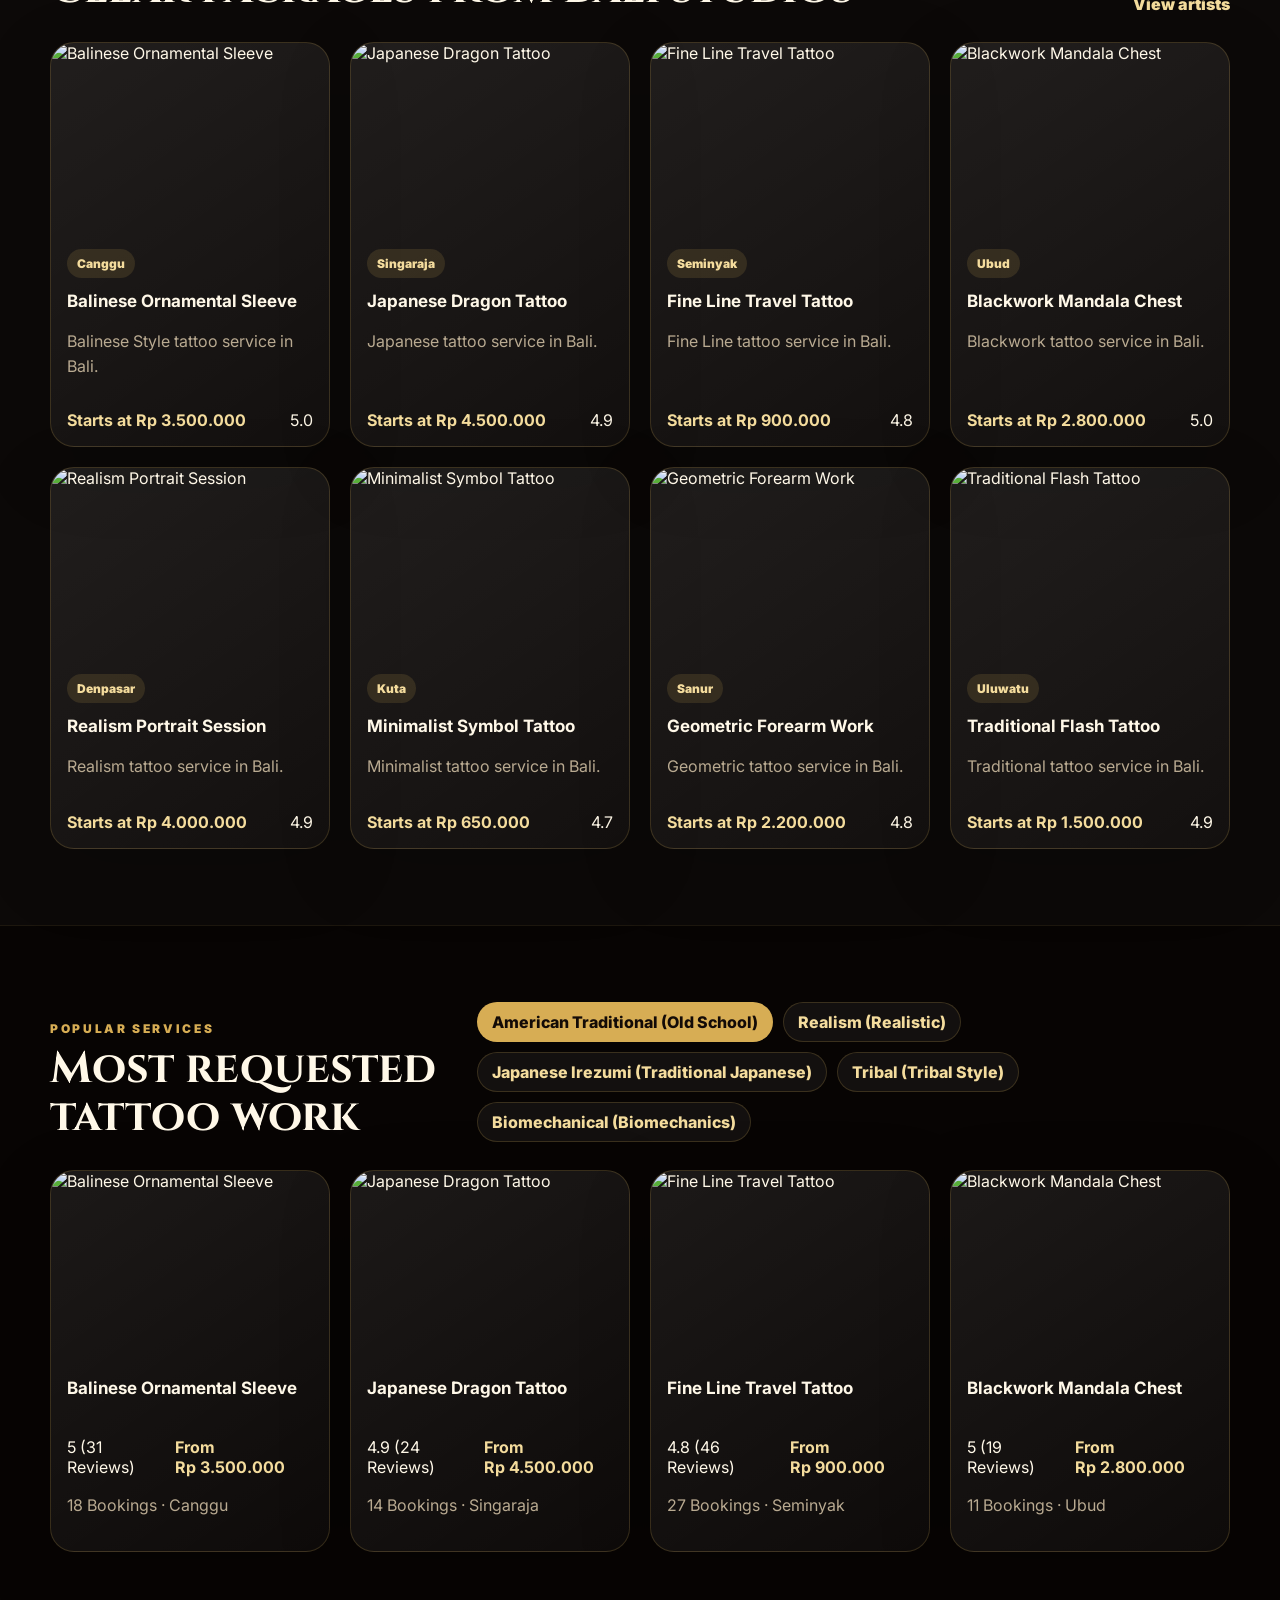
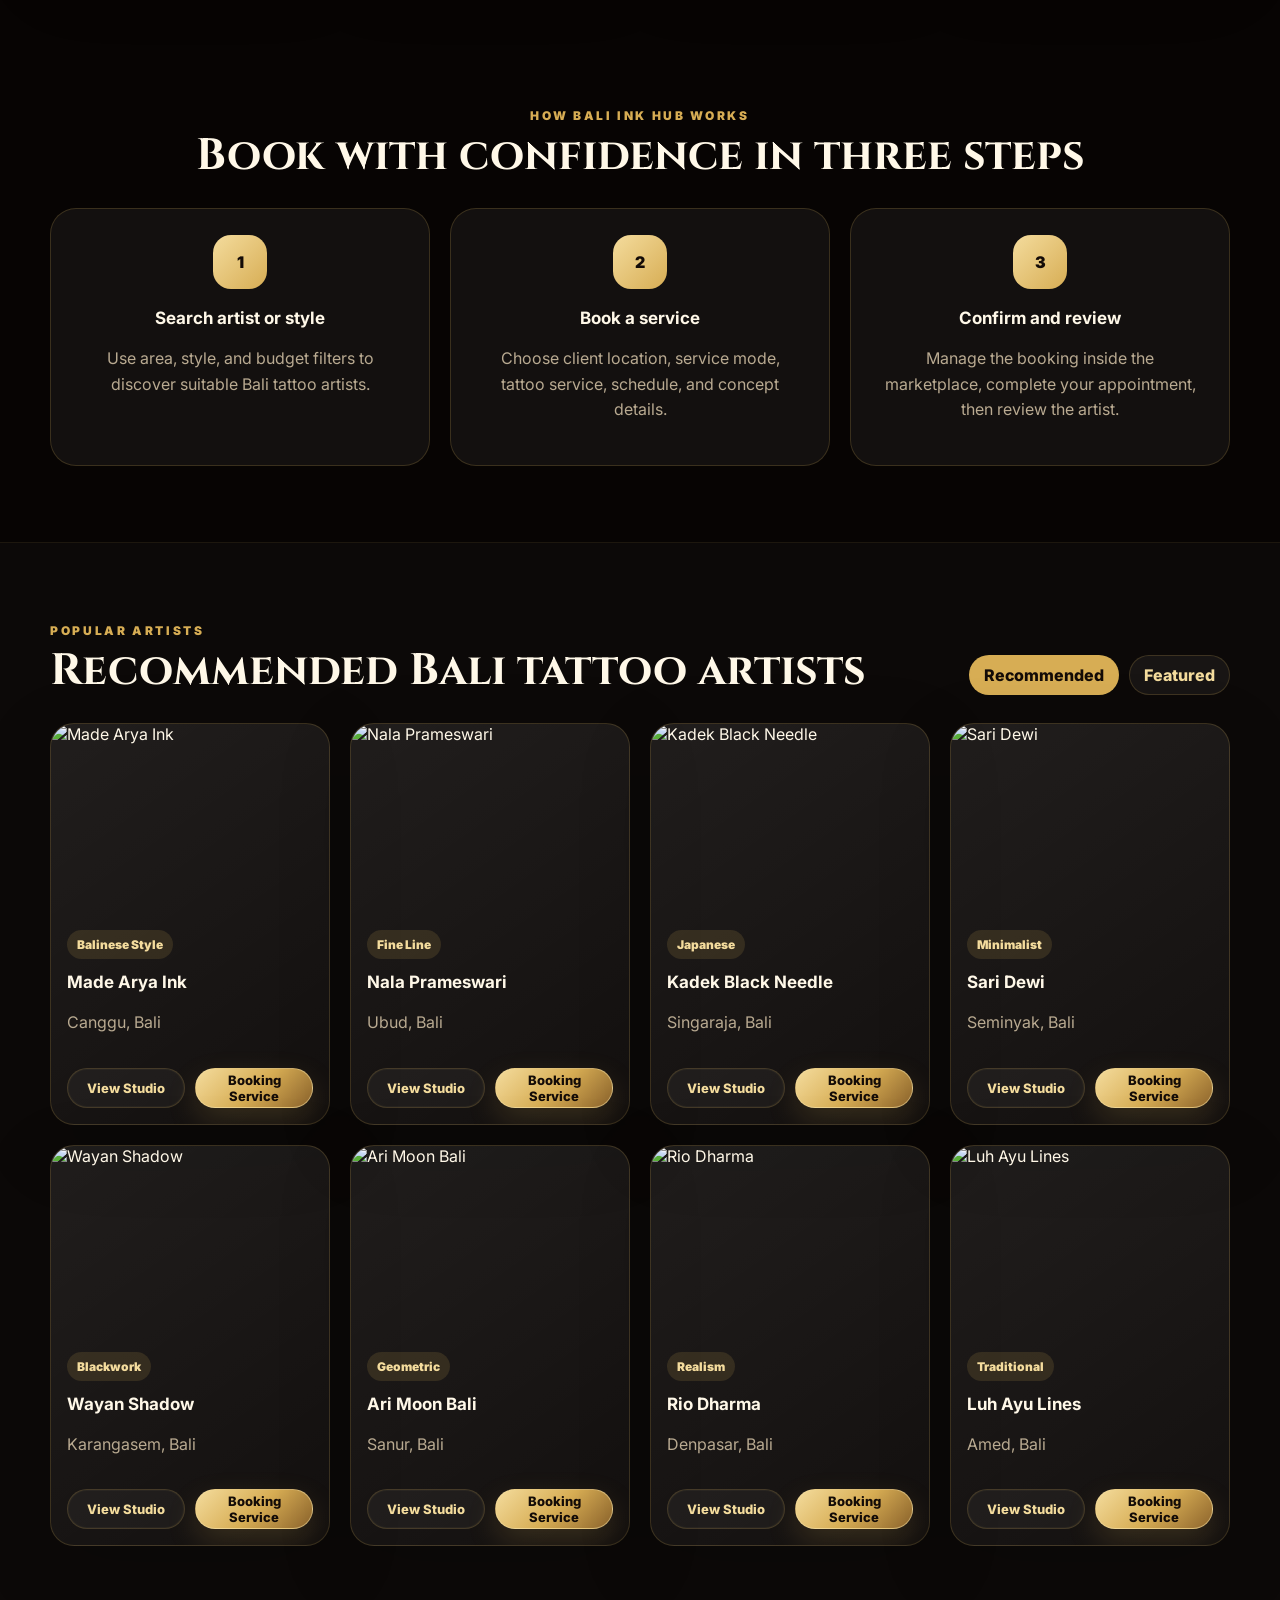
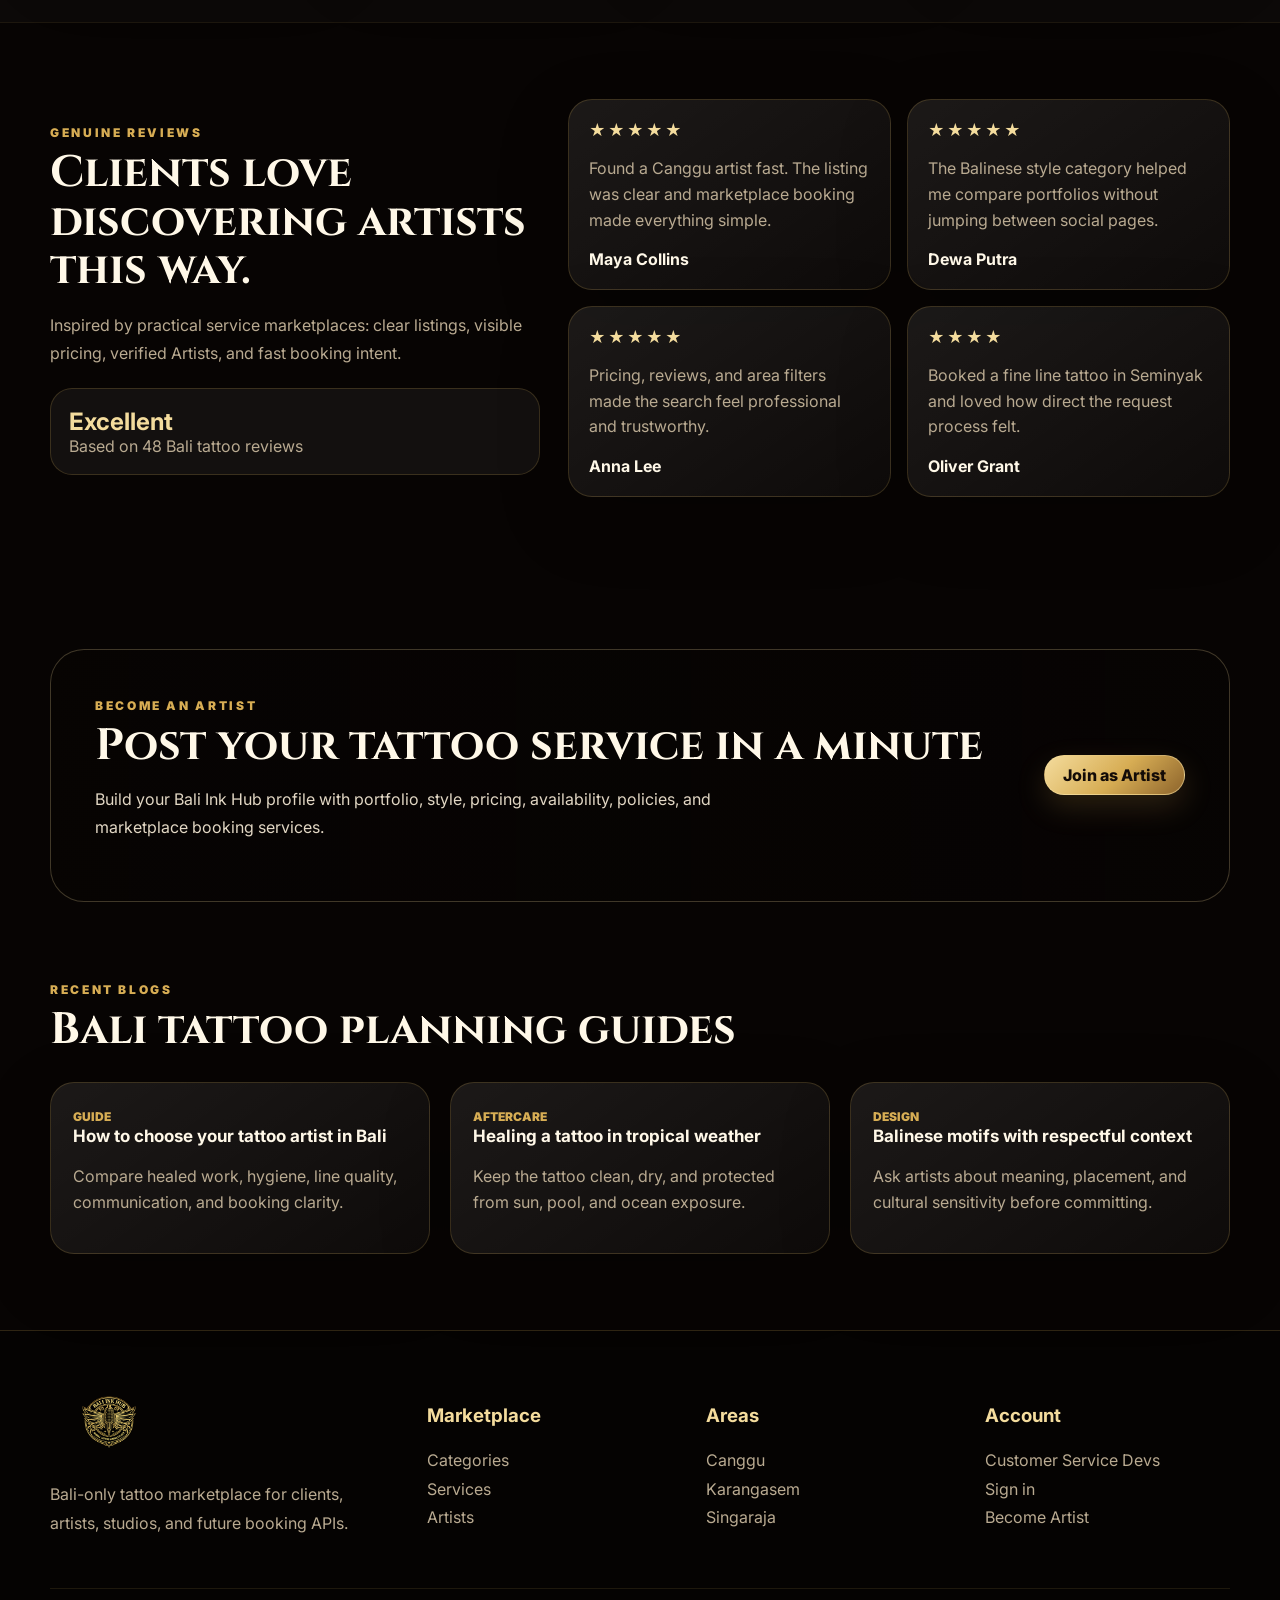
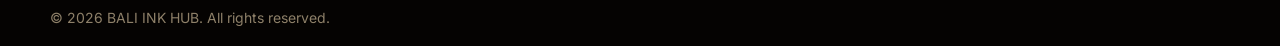
==== commit 39851d8c: "Polish customer service chat avatar" ====
--- a/index.html
+++ b/index.html
@@ -46,7 +46,7 @@
           <a href="#categories">Categories</a>
           <a href="#services">Services</a>
           <a href="#artists">Artists</a>
-          <button type="button" data-open-assistant>AI Assistant</button>
+          <button type="button" data-open-assistant>Customer Service</button>
           <a href="#how">How it works</a>
           <a href="#reviews">Reviews</a>
         </nav>
@@ -210,7 +210,7 @@
         </div>
         <div><h3>Marketplace</h3><a href="#categories">Categories</a><a href="#services">Services</a><a href="#artists">Artists</a></div>
         <div><h3>Areas</h3><a href="#artists">Canggu</a><a href="#artists">Karangasem</a><a href="#artists">Singaraja</a></div>
-        <div><h3>Account</h3><button type="button" data-open-assistant>AI Assistant Devs</button><button type="button" data-open-login>Sign in</button><button type="button" data-open-booking>Become Artist</button></div>
+        <div><h3>Account</h3><button type="button" data-open-assistant>Customer Service Devs</button><button type="button" data-open-login>Sign in</button><button type="button" data-open-booking>Become Artist</button></div>
       </div>
       <div class="container copyright">&copy; 2026 BALI INK HUB. All rights reserved.</div>
     </footer>
--- a/assets/css/styles.css
+++ b/assets/css/styles.css
@@ -1567,10 +1567,120 @@
   width: 48px;
   height: 48px;
   place-items: center;
+  border: 1px solid rgba(244, 220, 157, 0.38);
   border-radius: 18px;
-  background: linear-gradient(135deg, var(--gold-2), var(--gold));
-  color: #130b07;
-  font-weight: 900;
+  background:
+    radial-gradient(circle at 35% 18%, rgba(255, 248, 232, 0.42), transparent 1.1rem),
+    linear-gradient(135deg, var(--gold-2), var(--gold) 62%, #8d642c);
+  box-shadow: inset 0 -8px 18px rgba(19, 11, 7, 0.16), 0 0 18px rgba(215, 173, 84, 0.2);
+}
+
+.devs-avatar {
+  position: relative;
+  display: block;
+  width: 30px;
+  height: 31px;
+  border-radius: 48% 48% 44% 44%;
+  background:
+    radial-gradient(circle at 35% 26%, rgba(255, 248, 232, 0.82), transparent 0.22rem),
+    linear-gradient(180deg, #fff3c8, #d7ad54 68%, #9e7130);
+  box-shadow: inset 0 -5px 10px rgba(19, 11, 7, 0.2);
+}
+
+.devs-avatar::before {
+  content: "";
+  position: absolute;
+  top: -5px;
+  left: 6px;
+  width: 18px;
+  height: 9px;
+  border-radius: 999px 999px 10px 10px;
+  background: #130b07;
+  box-shadow: 0 2px 0 rgba(244, 220, 157, 0.22);
+}
+
+.devs-avatar__eyes {
+  position: absolute;
+  top: 13px;
+  left: 8px;
+  width: 4px;
+  height: 4px;
+  border-radius: 999px;
+  background: #130b07;
+  box-shadow: 10px 0 0 #130b07;
+}
+
+.devs-avatar__smile {
+  position: absolute;
+  left: 10px;
+  bottom: 8px;
+  width: 11px;
+  height: 6px;
+  border-bottom: 2px solid #130b07;
+  border-radius: 0 0 999px 999px;
+}
+
+.devs-avatar__headset {
+  position: absolute;
+  top: 8px;
+  left: -4px;
+  width: 38px;
+  height: 22px;
+  border: 3px solid #130b07;
+  border-bottom: 0;
+  border-radius: 999px 999px 0 0;
+}
+
+.devs-avatar__headset::before,
+.devs-avatar__headset::after {
+  content: "";
+  position: absolute;
+  top: 11px;
+  width: 6px;
+  height: 9px;
+  border-radius: 999px;
+  background: #130b07;
+}
+
+.devs-avatar__headset::before {
+  left: -4px;
+}
+
+.devs-avatar__headset::after {
+  right: -4px;
+}
+
+.devs-avatar--launcher {
+  width: 36px;
+  height: 37px;
+}
+
+.devs-avatar--launcher::before {
+  top: -6px;
+  left: 7px;
+  width: 22px;
+  height: 10px;
+}
+
+.devs-avatar--launcher .devs-avatar__eyes {
+  top: 15px;
+  left: 10px;
+  width: 5px;
+  height: 5px;
+  box-shadow: 12px 0 0 #130b07;
+}
+
+.devs-avatar--launcher .devs-avatar__smile {
+  left: 12px;
+  bottom: 9px;
+  width: 13px;
+}
+
+.devs-avatar--launcher .devs-avatar__headset {
+  top: 9px;
+  left: -5px;
+  width: 46px;
+  height: 26px;
 }
 
 .chat-messages {
@@ -1781,26 +1891,6 @@
 .ai-launcher:hover {
   transform: translateY(-2px) scale(1.03);
   box-shadow: 0 22px 52px rgba(0, 0, 0, 0.48), 0 0 30px rgba(244, 220, 157, 0.38);
-}
-
-.ai-launcher span {
-  position: relative;
-  display: block;
-  width: 30px;
-  height: 23px;
-  border-radius: 14px 14px 14px 4px;
-  background: #130b07;
-}
-
-.ai-launcher span::before {
-  content: "";
-  position: absolute;
-  left: 8px;
-  right: 8px;
-  top: 10px;
-  height: 4px;
-  border-radius: 999px;
-  background: var(--gold-2);
 }
 
 .studio-loading {
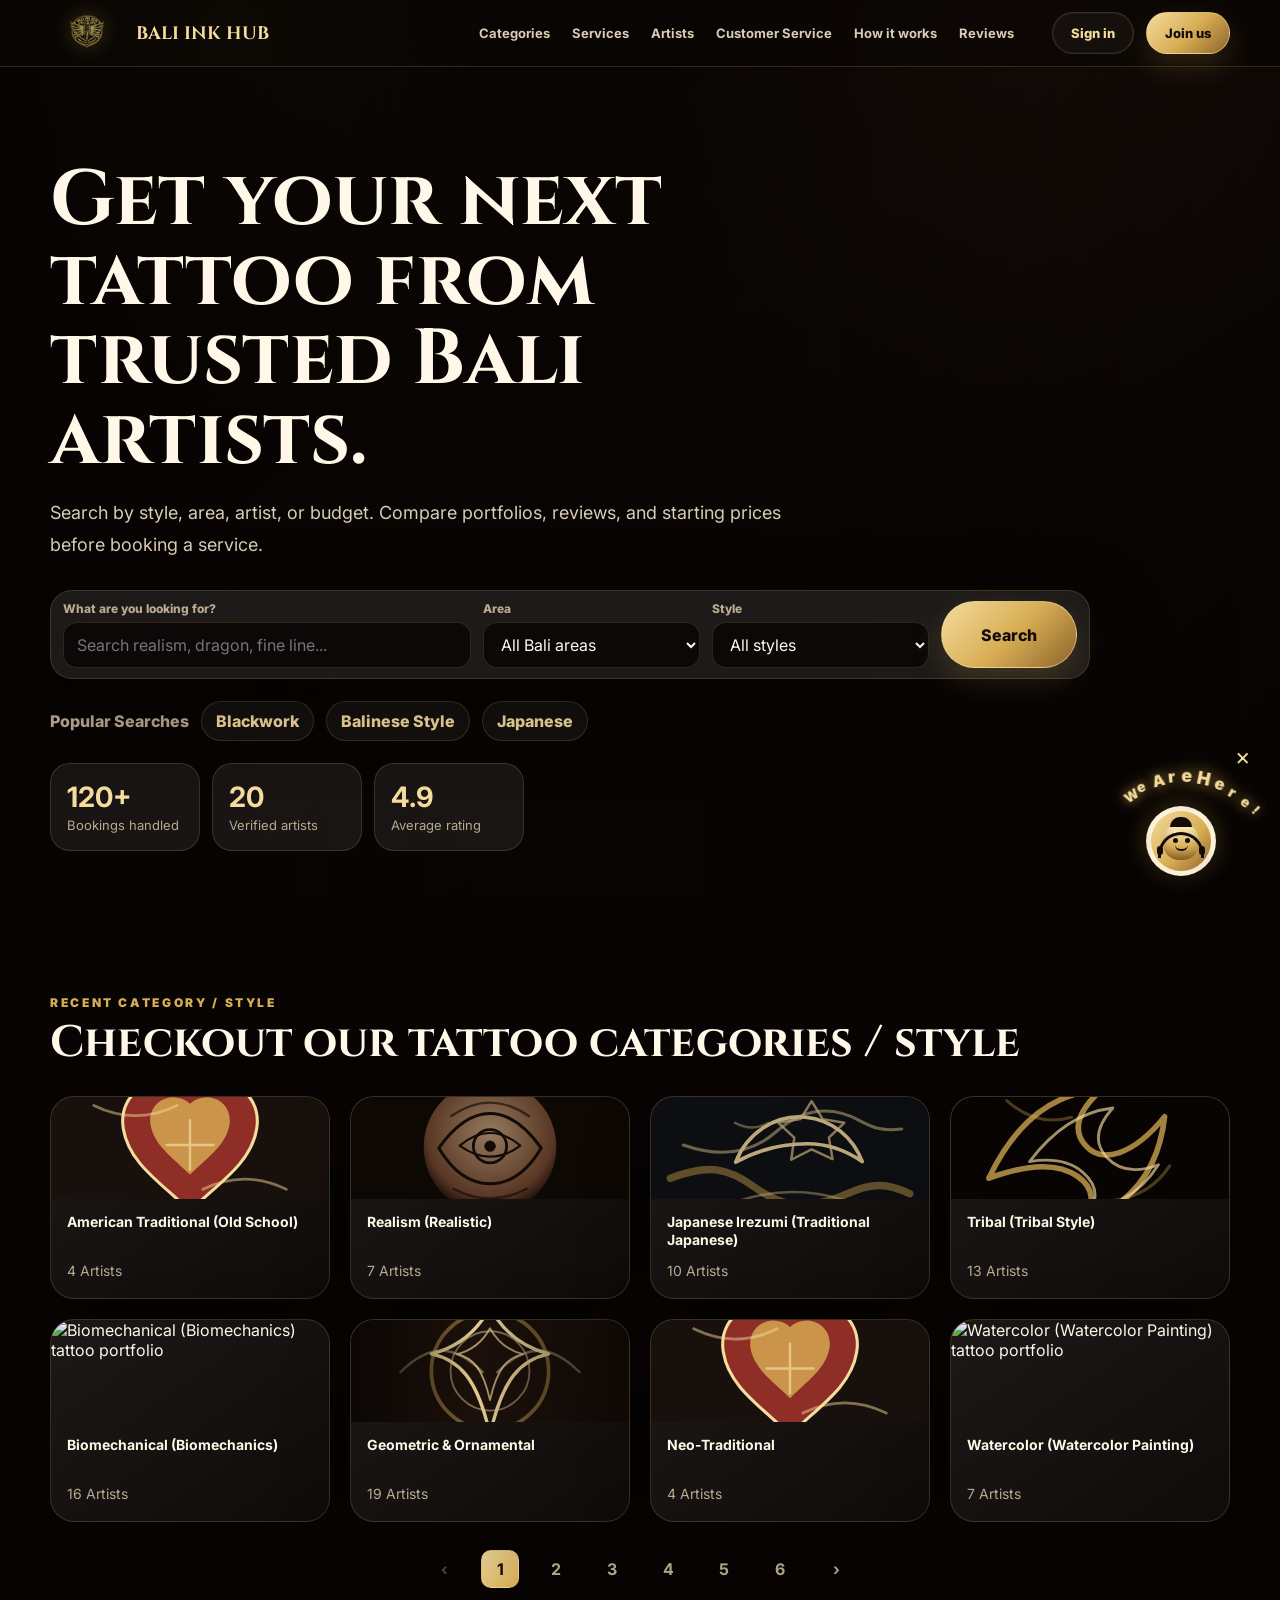
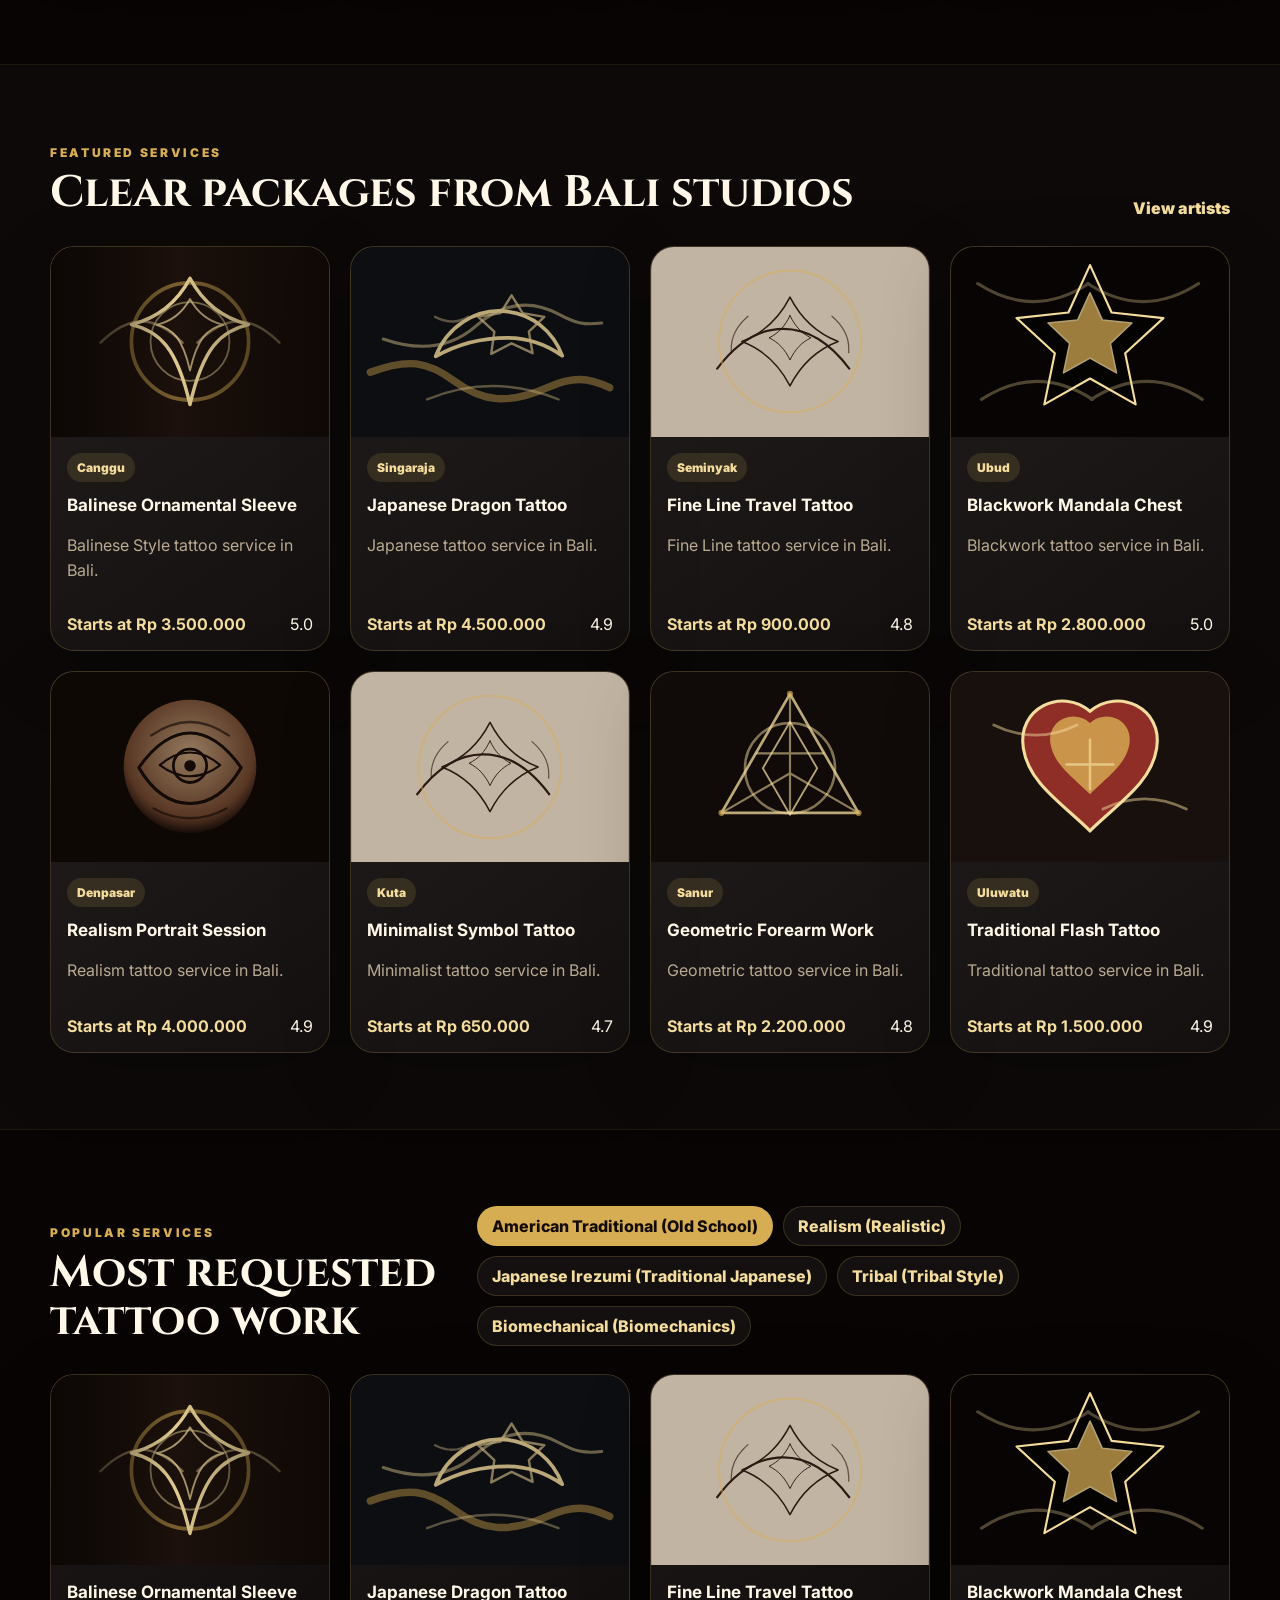
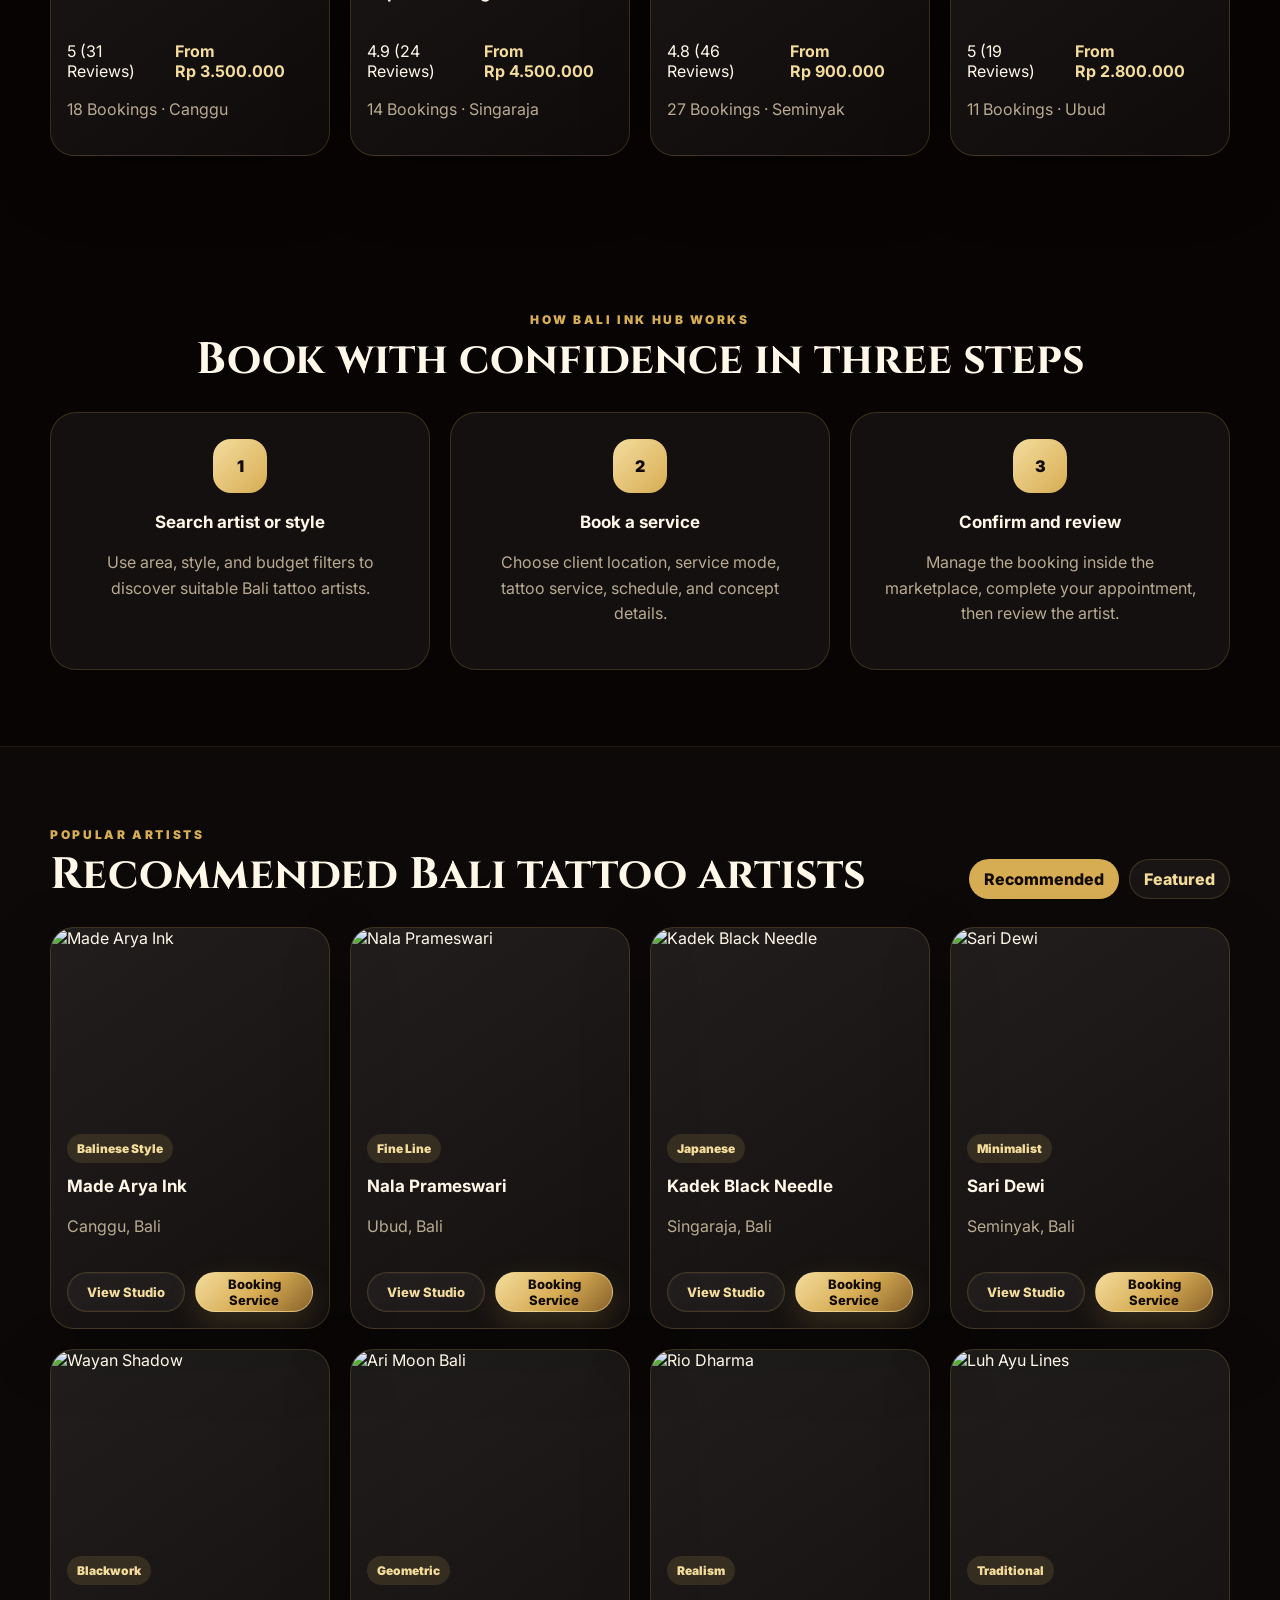
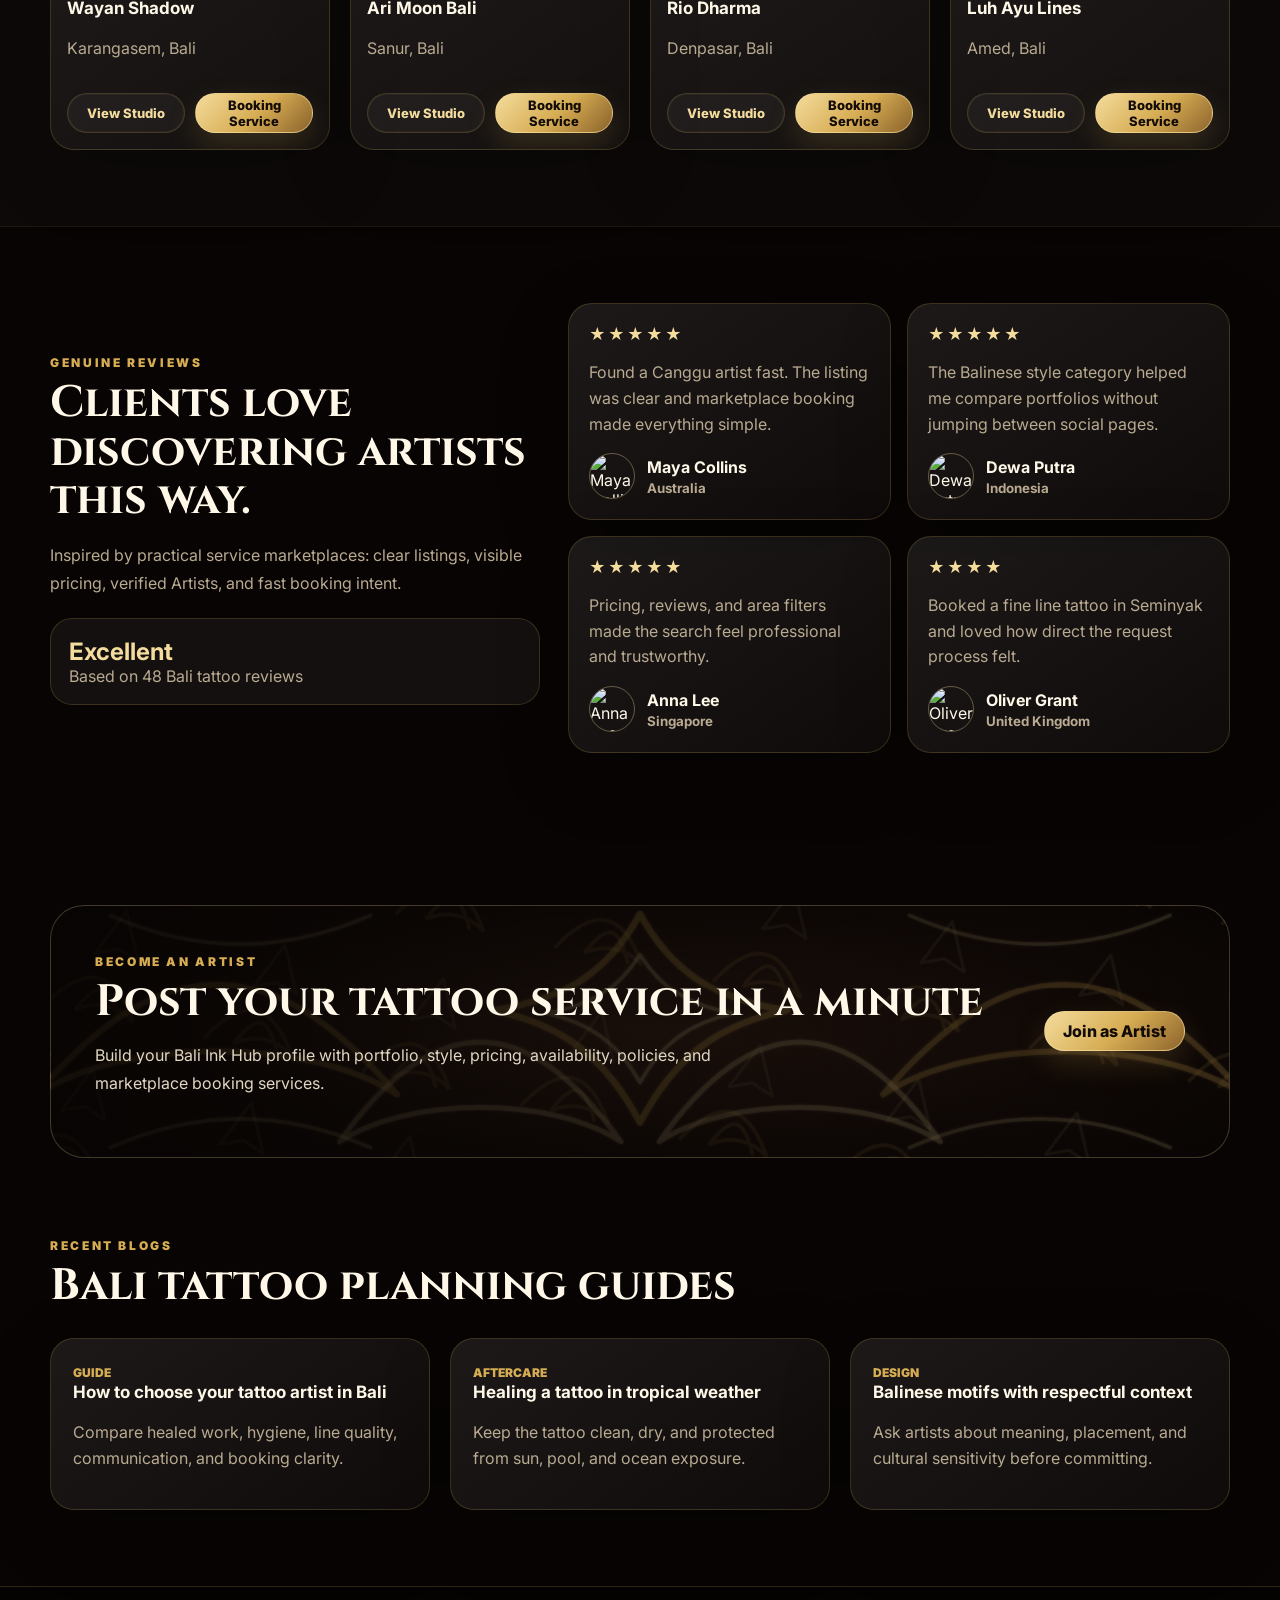
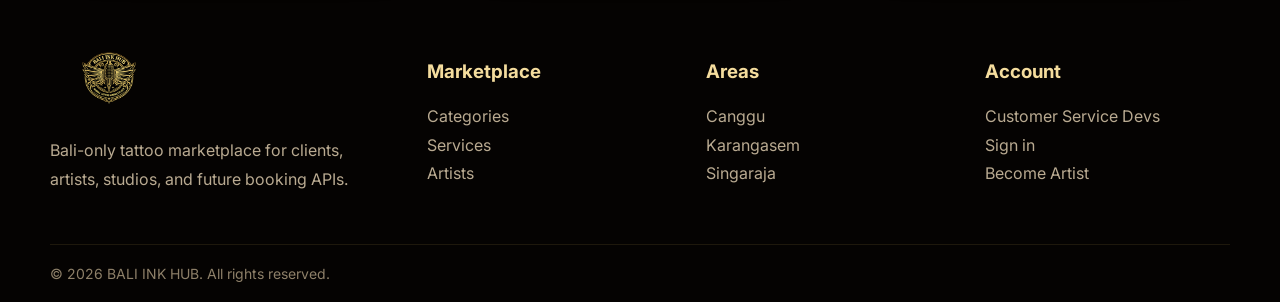
==== commit 8bc4d1b6: "Update tattoo marketplace visuals" ====
--- a/index.html
+++ b/index.html
@@ -9,6 +9,8 @@
     />
     <meta name="keywords" content="Bali tattoo artist, Canggu tattoo, tattoo booking Bali, Bali Ink Hub, tattoo marketplace" />
     <meta name="theme-color" content="#070403" />
+    <link rel="icon" type="image/png" sizes="32x32" href="assets/images/favicon-32.png" />
+    <link rel="apple-touch-icon" sizes="180x180" href="assets/images/apple-touch-icon.png" />
     <meta property="og:title" content="BALI INK HUB - Bali Tattoo Marketplace" />
     <meta property="og:description" content="Find verified tattoo artists across Bali, from Canggu to Singaraja." />
     <meta property="og:image" content="assets/images/logo.png" />
--- a/assets/css/styles.css
+++ b/assets/css/styles.css
@@ -590,11 +590,23 @@
 .category-card {
   display: grid;
   position: relative;
-  min-height: 92px;
-  align-items: start;
-  padding: 15px 16px;
+  min-height: 176px;
+  align-items: stretch;
+  padding: 0;
   cursor: pointer;
   transition: transform 220ms ease, border-color 220ms ease, box-shadow 220ms ease, background 220ms ease;
+}
+
+.category-card img {
+  width: 100%;
+  height: 102px;
+  object-fit: cover;
+}
+
+.category-card > div {
+  position: relative;
+  z-index: 1;
+  padding: 14px 16px 16px;
 }
 
 .category-card::after {
@@ -803,9 +815,34 @@
   padding: 20px;
 }
 
-.review-card strong {
+.review-author {
+  display: flex;
+  align-items: center;
+  gap: 12px;
+  margin-top: 16px;
+}
+
+.review-author img {
+  width: 46px;
+  height: 46px;
+  border-radius: 50%;
+  object-fit: cover;
+  border: 1px solid rgba(244, 220, 157, 0.36);
+}
+
+.review-author span {
+  display: grid;
+  gap: 3px;
+}
+
+.review-author strong {
   display: block;
-  margin-top: 16px;
+}
+
+.review-author small {
+  color: var(--muted);
+  font-weight: 700;
+  line-height: 1.2;
 }
 
 .stars {
@@ -825,8 +862,8 @@
   border: 1px solid rgba(244, 220, 157, 0.24);
   border-radius: 34px;
   background:
-    linear-gradient(90deg, rgba(7, 4, 3, 0.7), rgba(7, 4, 3, 0.2)),
-    url("https://images.unsplash.com/photo-1541123437800-1bb1317badc2?auto=format&fit=crop&w=1600&q=80") center/cover;
+    linear-gradient(90deg, rgba(7, 4, 3, 0.86), rgba(7, 4, 3, 0.48)),
+    url("../images/tribal-tattoo-ornament.svg") center/cover;
   padding: 44px;
 }
 
